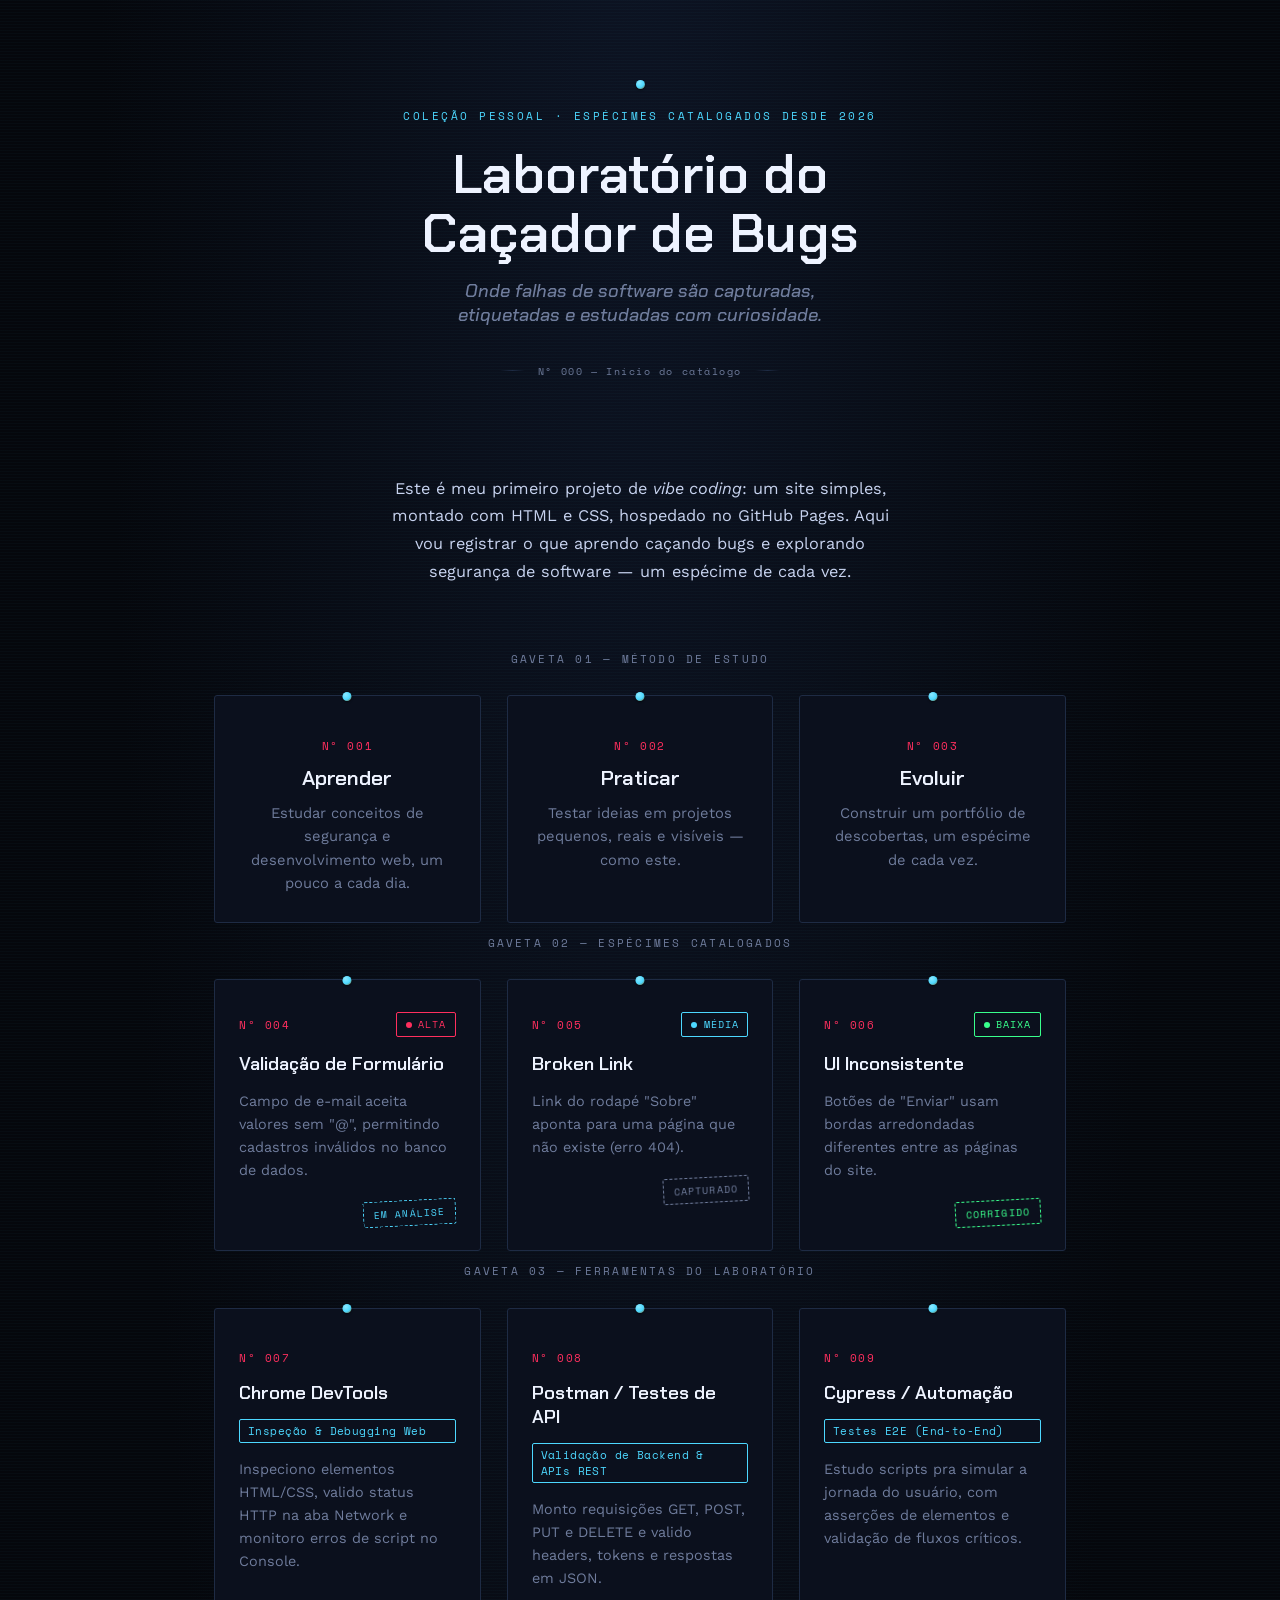
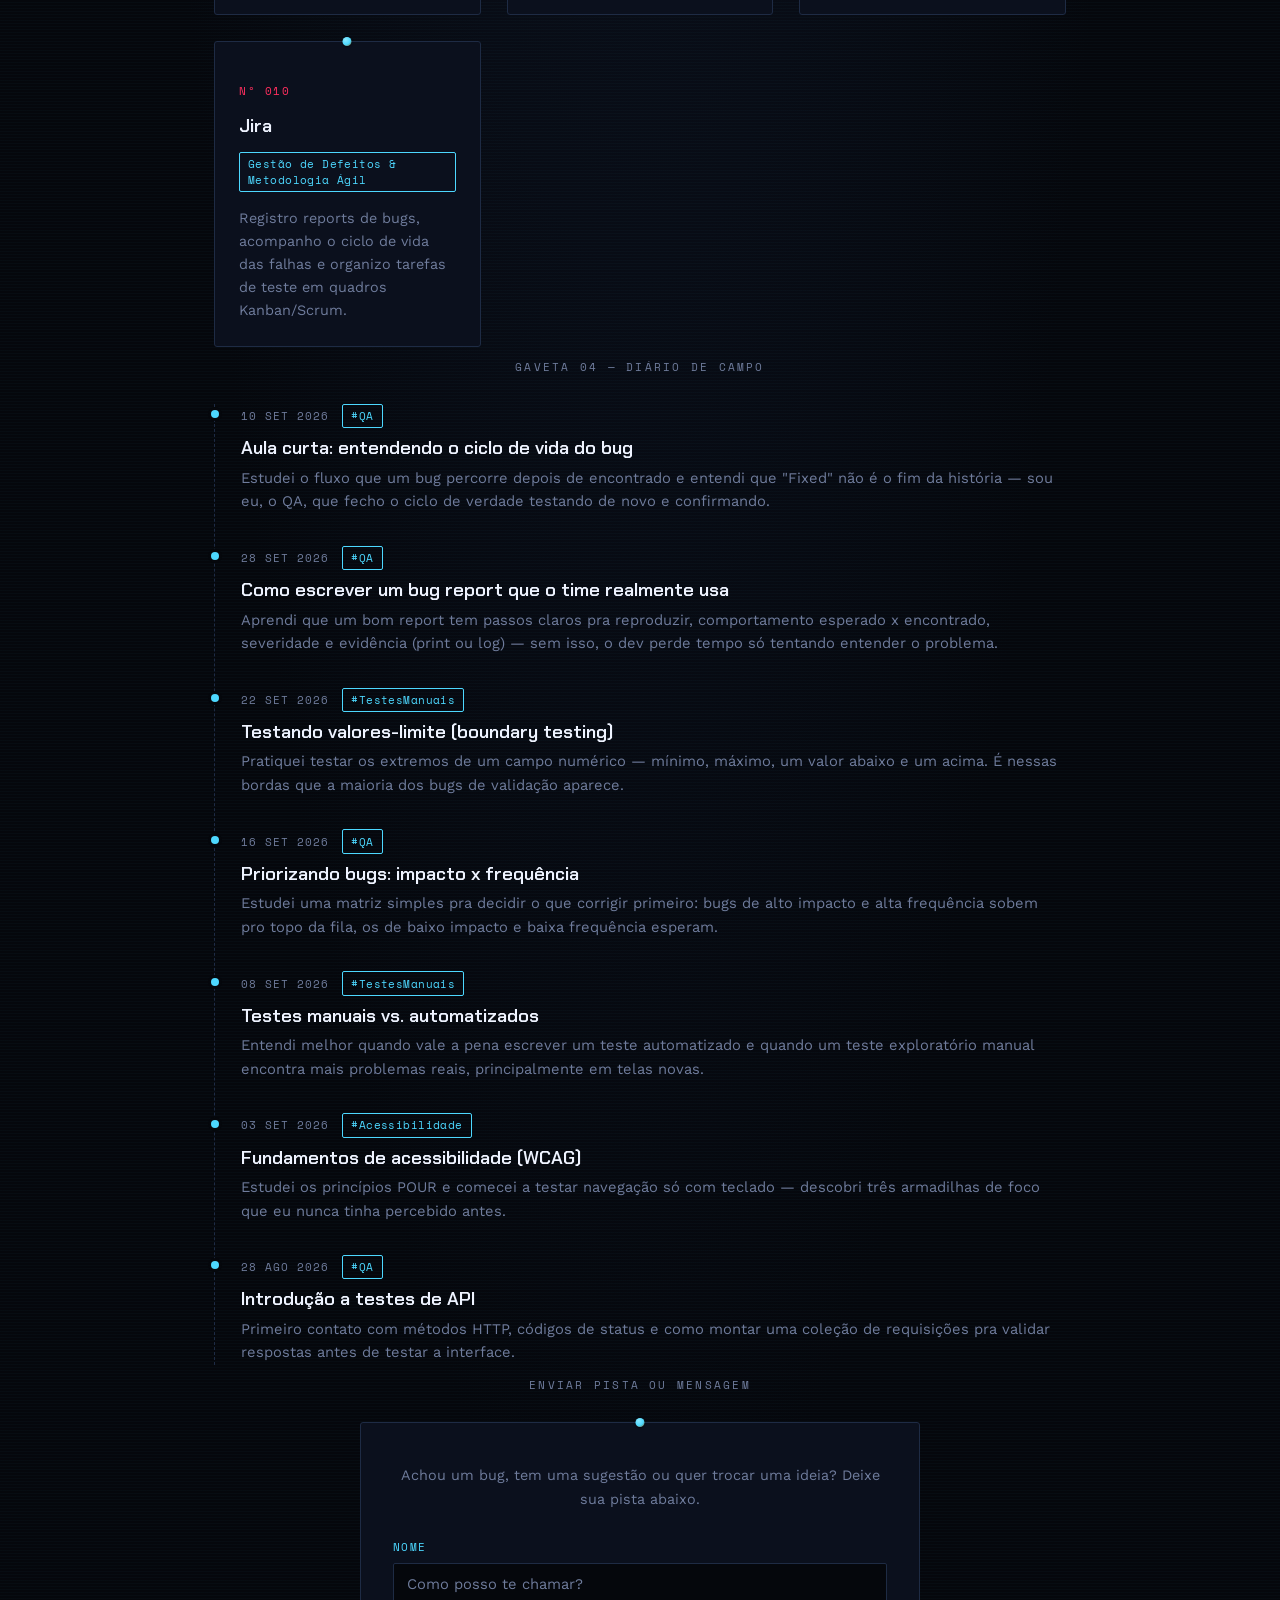
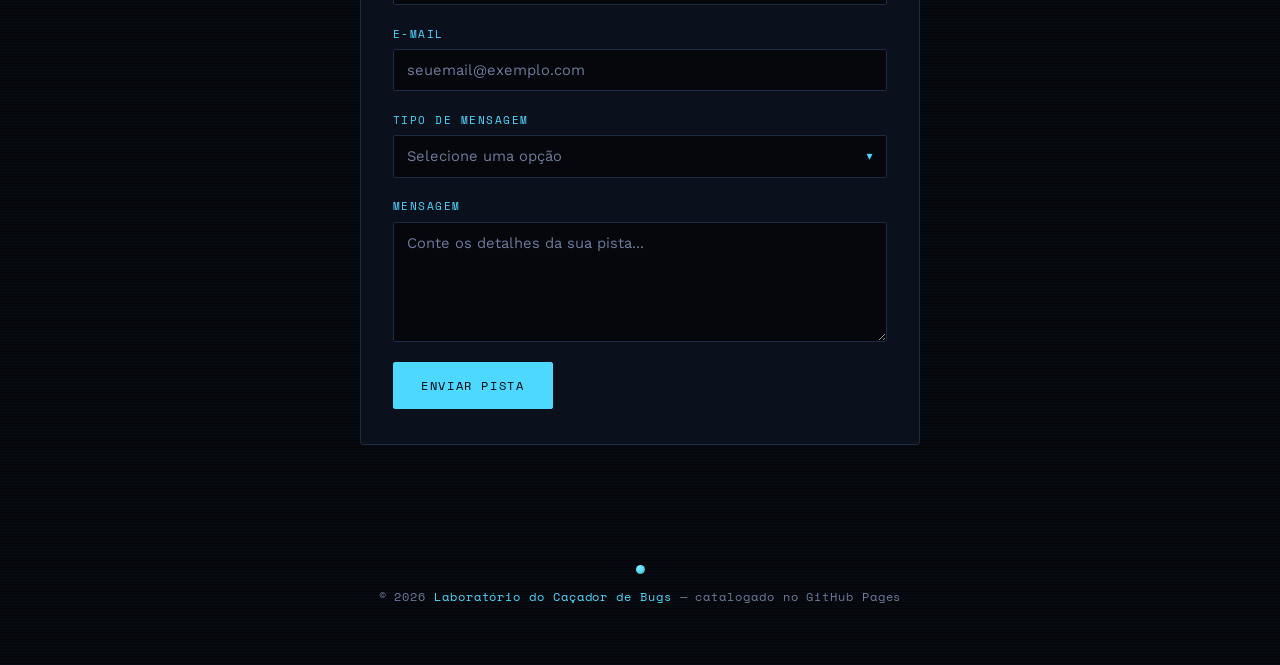
==== index.html @ 67a4732b "Expand bug lifecycle content on card 001 and add 10/09 journal entry Co-Authored-By: Claude Sonnet 5" ====
<!DOCTYPE html>
<html lang="pt-BR">
<head>
<meta charset="UTF-8">
<meta name="viewport" content="width=device-width, initial-scale=1.0">
<title>Laboratório do Caçador de Bugs</title>
<link rel="preconnect" href="https://fonts.googleapis.com">
<link rel="preconnect" href="https://fonts.gstatic.com" crossorigin>
<link rel="stylesheet" href="https://fonts.googleapis.com/css2?family=Chakra+Petch:ital,wght@0,400;0,500;0,600;0,700;1,500&family=Work+Sans:wght@400;500&family=Space+Mono:wght@400;700&display=swap">
<link rel="stylesheet" href="glyph-field.css">
<script src="glyph-field.js" defer></script>
<style>
  :root{
    --drawer:#05070c;
    --tray:#0b101d;
    --tray-border:#1e2b44;
    --brass:#4dd8ff;
    --brass-bright:#8be9ff;
    --paper:#eef3ff;
    --ink:#c7d3ef;
    --ink-dim:#6f7c9c;
    --rust:#ff2f5e;
    --sage:#39ff8c;
    --glyph-field-cold: var(--brass);
    --glyph-field-hot: var(--rust);
  }

  *{box-sizing:border-box;}
  html,body{margin:0;padding:0;}

  body{
    background:
      repeating-linear-gradient(
        0deg,
        rgba(77,216,255,0.025) 0px,
        rgba(77,216,255,0.025) 1px,
        transparent 1px,
        transparent 3px
      ),
      radial-gradient(ellipse at 50% -10%, #0d1424 0%, var(--drawer) 60%);
    color:var(--ink);
    font-family:'Work Sans', system-ui, sans-serif;
    min-height:100vh;
    -webkit-font-smoothing:antialiased;
  }
  body.modal-open{ overflow:hidden; }

  .site{
    position:relative;
    z-index:1;
  }

  @media (prefers-reduced-motion: no-preference){
    .rise{
      opacity:0;
      animation:rise .8s cubic-bezier(.2,.7,.3,1) forwards;
    }
    @keyframes rise{
      from{opacity:0; transform:translateY(14px);}
      to{opacity:1; transform:translateY(0);}
    }
  }
  @media (prefers-reduced-motion: reduce){
    .rise{opacity:1;}
  }

  .pin{
    width:9px; height:9px; border-radius:50%;
    background:radial-gradient(circle at 35% 30%, var(--brass-bright), var(--brass) 55%, #7a611f 100%);
    box-shadow:0 1px 2px rgba(0,0,0,.6);
    margin:0 auto;
  }

  header{
    max-width:640px;
    margin:0 auto;
    padding:5rem 1.5rem 3rem;
    text-align:center;
  }

  .eyebrow{
    font-family:'Space Mono', monospace;
    font-size:.7rem;
    letter-spacing:.22em;
    text-transform:uppercase;
    color:var(--brass);
    margin:1.1rem 0 1.4rem;
  }

  h1{
    font-family:'Chakra Petch', 'Segoe UI', sans-serif;
    font-weight:600;
    font-size:clamp(2.1rem, 6vw, 3.4rem);
    color:var(--paper);
    line-height:1.08;
    text-wrap:balance;
    margin:0;
  }

  .tagline{
    font-family:'Chakra Petch', 'Segoe UI', sans-serif;
    font-style:italic;
    font-weight:500;
    font-size:1.15rem;
    color:var(--ink-dim);
    margin-top:1rem;
    text-wrap:balance;
  }

  .divider{
    display:flex;
    align-items:center;
    gap:.8rem;
    max-width:280px;
    margin:2.2rem auto 0;
  }
  .divider::before,.divider::after{
    content:"";
    flex:1;
    height:1px;
    background:linear-gradient(90deg, transparent, var(--tray-border), transparent);
  }
  .divider span{
    font-family:'Space Mono', monospace;
    font-size:.65rem;
    letter-spacing:.15em;
    color:var(--ink-dim);
    white-space:nowrap;
  }

  main{
    max-width:900px;
    margin:0 auto;
    padding:0 1.5rem 5rem;
  }

  .intro{
    max-width:520px;
    margin:3rem auto 4rem;
    text-align:center;
    font-size:1.02rem;
    line-height:1.7;
    color:var(--ink);
  }
  .intro a{ color:var(--brass); text-decoration-color:rgba(201,162,74,.4); }

  .catalog-label{
    text-align:center;
    font-family:'Space Mono', monospace;
    font-size:.7rem;
    letter-spacing:.2em;
    text-transform:uppercase;
    color:var(--ink-dim);
    margin-bottom:1.8rem;
  }

  .cards{
    display:grid;
    grid-template-columns:repeat(auto-fit, minmax(230px,1fr));
    gap:1.6rem;
  }

  .card{
    position:relative;
    background:var(--tray);
    border:1px solid var(--tray-border);
    border-radius:3px;
    padding:2rem 1.5rem 1.6rem;
    text-align:center;
    transition:transform .35s cubic-bezier(.2,.7,.3,1), border-color .35s ease, box-shadow .35s ease;
  }
  .card:hover{
    transform:translateY(-5px) rotate(-0.4deg);
    border-color:var(--brass);
    box-shadow:0 14px 28px -14px rgba(0,0,0,.6);
  }
  .card .pin{ position:absolute; top:-4.5px; left:50%; transform:translateX(-50%); }
  .card[data-modal]{ cursor:pointer; }
  .card[data-modal]:focus-visible{ outline:2px solid var(--brass); outline-offset:3px; }

  .specimen-no{
    font-family:'Space Mono', monospace;
    font-size:.68rem;
    letter-spacing:.14em;
    color:var(--rust);
    margin-top:.6rem;
  }

  .card h3{
    font-family:'Chakra Petch', 'Segoe UI', sans-serif;
    font-weight:600;
    font-size:1.3rem;
    color:var(--paper);
    margin:.6rem 0 .7rem;
  }

  .card p{
    font-size:.92rem;
    line-height:1.6;
    color:var(--ink-dim);
    margin:0;
  }

  .specimen-card{
    position:relative;
    background:var(--tray);
    border:1px solid var(--tray-border);
    border-radius:3px;
    padding:2rem 1.5rem 1.5rem;
    text-align:left;
    display:flex;
    flex-direction:column;
    gap:.9rem;
    transition:transform .35s cubic-bezier(.2,.7,.3,1), border-color .35s ease, box-shadow .35s ease;
  }
  .specimen-card:hover{
    transform:translateY(-5px) rotate(-0.4deg);
    border-color:var(--brass);
    box-shadow:0 14px 28px -14px rgba(0,0,0,.6);
  }
  .specimen-card .pin{ position:absolute; top:-4.5px; left:50%; transform:translateX(-50%); }
  .specimen-card[data-modal]{ cursor:pointer; }
  .specimen-card[data-modal]:focus-visible{ outline:2px solid var(--brass); outline-offset:3px; }

  .specimen-card__head{
    display:flex;
    align-items:center;
    justify-content:space-between;
    gap:.8rem;
  }
  .specimen-card__head .specimen-no{ margin-top:0; }

  .severity{
    display:inline-flex;
    align-items:center;
    gap:.4rem;
    font-family:'Space Mono', monospace;
    font-size:.64rem;
    letter-spacing:.1em;
    text-transform:uppercase;
    padding:.25rem .55rem;
    border-radius:2px;
    border:1px solid currentColor;
    white-space:nowrap;
  }
  .severity::before{
    content:"";
    width:6px; height:6px;
    border-radius:50%;
    background:currentColor;
  }
  .severity--alta{ color:var(--rust); }
  .severity--media{ color:var(--brass); }
  .severity--baixa{ color:var(--sage); }

  .specimen-card h3{
    font-family:'Chakra Petch', 'Segoe UI', sans-serif;
    font-weight:600;
    font-size:1.15rem;
    color:var(--paper);
    margin:0;
  }

  .specimen-desc{
    font-size:.9rem;
    line-height:1.6;
    color:var(--ink-dim);
    margin:0;
  }

  .specimen-card__foot{
    margin-top:.2rem;
    display:flex;
    justify-content:flex-end;
  }

  .status-stamp{
    font-family:'Space Mono', monospace;
    font-size:.6rem;
    letter-spacing:.12em;
    text-transform:uppercase;
    padding:.3rem .6rem;
    border:1px dashed currentColor;
    border-radius:2px;
    transform:rotate(-3deg);
  }
  .status--capturado{ color:var(--ink-dim); }
  .status--analise{ color:var(--brass); }
  .status--corrigido{ color:var(--sage); }

  .journal{
    position:relative;
    display:flex;
    flex-direction:column;
    gap:2rem;
    padding-left:1.6rem;
    border-left:1px dashed var(--tray-border);
  }

  .journal-entry{
    position:relative;
  }
  .journal-entry[data-modal]{ cursor:pointer; }
  .journal-entry[data-modal]:focus-visible{ outline:2px solid var(--brass); outline-offset:3px; }
  .journal-entry::before{
    content:"";
    position:absolute;
    left:-1.85rem;
    top:.4rem;
    width:8px;
    height:8px;
    border-radius:50%;
    background:var(--brass);
    box-shadow:0 0 0 3px var(--drawer);
  }

  .journal-entry__meta{
    display:flex;
    align-items:center;
    flex-wrap:wrap;
    gap:.8rem;
    margin-bottom:.5rem;
  }

  .journal-date{
    font-family:'Space Mono', monospace;
    font-size:.68rem;
    letter-spacing:.1em;
    text-transform:uppercase;
    color:var(--ink-dim);
  }

  .tag{
    font-family:'Space Mono', monospace;
    font-size:.66rem;
    letter-spacing:.04em;
    color:var(--brass);
    border:1px solid var(--brass);
    border-radius:2px;
    padding:.2rem .5rem;
  }

  .journal-entry h3{
    font-family:'Chakra Petch', 'Segoe UI', sans-serif;
    font-weight:600;
    font-size:1.15rem;
    color:var(--paper);
    margin:0 0 .4rem;
  }

  .journal-entry p{
    font-size:.92rem;
    line-height:1.6;
    color:var(--ink-dim);
    margin:0;
  }

  .contact-card{
    position:relative;
    max-width:560px;
    margin:0 auto;
    background:var(--tray);
    border:1px solid var(--tray-border);
    border-radius:3px;
    padding:2.6rem 2rem 2.2rem;
  }
  .contact-card .pin{ position:absolute; top:-4.5px; left:50%; transform:translateX(-50%); }

  .contact-note{
    text-align:center;
    font-size:.9rem;
    line-height:1.6;
    color:var(--ink-dim);
    margin:0 0 1.8rem;
  }

  .field{
    display:flex;
    flex-direction:column;
    gap:.45rem;
    margin-bottom:1.3rem;
  }

  .field label{
    font-family:'Space Mono', monospace;
    font-size:.66rem;
    letter-spacing:.14em;
    text-transform:uppercase;
    color:var(--brass);
  }

  .field input,
  .field select,
  .field textarea{
    background:var(--drawer);
    border:1px solid var(--tray-border);
    border-radius:2px;
    padding:.7rem .8rem;
    font-family:'Work Sans', system-ui, sans-serif;
    font-size:.92rem;
    color:var(--paper);
    transition:border-color .3s ease, box-shadow .3s ease;
  }
  .field input::placeholder,
  .field textarea::placeholder{
    color:var(--ink-dim);
  }
  .field input:focus,
  .field select:focus,
  .field textarea:focus{
    outline:none;
    border-color:var(--brass);
    box-shadow:0 0 0 3px rgba(201,162,74,.15);
  }

  .field textarea{
    resize:vertical;
    min-height:120px;
  }

  .select-wrap{
    position:relative;
  }
  .select-wrap::after{
    content:"▾";
    position:absolute;
    right:.9rem;
    top:50%;
    transform:translateY(-50%);
    color:var(--brass);
    pointer-events:none;
    font-size:.75rem;
  }
  .field select{
    appearance:none;
    -webkit-appearance:none;
    width:100%;
    padding-right:2.2rem;
  }
  .field select:invalid{
    color:var(--ink-dim);
  }

  .submit-btn{
    display:inline-block;
    font-family:'Space Mono', monospace;
    font-size:.72rem;
    letter-spacing:.14em;
    text-transform:uppercase;
    color:var(--drawer);
    background:var(--brass);
    border:1px solid var(--brass);
    border-radius:2px;
    padding:.85rem 1.7rem;
    cursor:pointer;
    transition:background .3s ease, transform .3s ease;
  }
  .submit-btn:hover{
    background:var(--brass-bright);
    transform:translateY(-2px);
  }
  .submit-btn:active{
    transform:translateY(0);
  }
  .submit-btn:disabled{
    opacity:.6;
    cursor:default;
    transform:none;
  }

  .form-status{
    display:none;
    margin:1rem 0 0;
    font-family:'Space Mono', monospace;
    font-size:.75rem;
    letter-spacing:.03em;
    line-height:1.5;
  }
  .form-status.is-visible{ display:block; }
  .form-status--success{ color:var(--sage); }
  .form-status--error{ color:var(--rust); }

  .modal-overlay{
    position:fixed;
    inset:0;
    z-index:100;
    display:flex;
    align-items:center;
    justify-content:center;
    padding:1.5rem;
    background:rgba(10,10,8,.72);
    opacity:0;
    visibility:hidden;
    pointer-events:none;
    transition:opacity .3s ease, visibility .3s ease;
  }
  .modal-overlay.is-open{
    opacity:1;
    visibility:visible;
    pointer-events:auto;
  }

  .modal{
    position:relative;
    width:100%;
    max-width:560px;
    max-height:85vh;
    overflow-y:auto;
    background:var(--tray);
    border:1px solid var(--tray-border);
    border-radius:4px;
    padding:2.6rem 2rem 2.2rem;
    box-shadow:0 30px 60px -20px rgba(0,0,0,.7);
    transform:translateY(16px) scale(.98);
    transition:transform .3s cubic-bezier(.2,.7,.3,1);
  }
  .modal-overlay.is-open .modal{
    transform:translateY(0) scale(1);
  }
  .modal .pin{ position:absolute; top:-4.5px; left:50%; transform:translateX(-50%); }

  .modal-close{
    position:absolute;
    top:1rem;
    right:1rem;
    width:2rem;
    height:2rem;
    display:flex;
    align-items:center;
    justify-content:center;
    background:transparent;
    border:1px solid var(--tray-border);
    border-radius:2px;
    color:var(--ink-dim);
    font-family:'Space Mono', monospace;
    font-size:1rem;
    line-height:1;
    cursor:pointer;
    transition:border-color .3s ease, color .3s ease;
  }
  .modal-close:hover{
    border-color:var(--brass);
    color:var(--brass-bright);
  }

  .modal-no{
    font-family:'Space Mono', monospace;
    font-size:.68rem;
    letter-spacing:.14em;
    color:var(--rust);
  }

  .modal h2{
    font-family:'Chakra Petch', 'Segoe UI', sans-serif;
    font-weight:600;
    font-size:1.6rem;
    color:var(--paper);
    margin:.5rem 0 1.5rem;
  }

  .modal-section{
    margin-bottom:1.4rem;
  }
  .modal-section:last-child{
    margin-bottom:0;
  }
  .modal-section h4{
    font-family:'Space Mono', monospace;
    font-size:.68rem;
    letter-spacing:.14em;
    text-transform:uppercase;
    color:var(--brass);
    margin:0 0 .7rem;
  }
  .modal-section p{
    font-size:.94rem;
    line-height:1.7;
    color:var(--ink);
    margin:0;
  }
  .modal-section p strong{
    color:var(--brass-bright);
    font-weight:600;
  }

  .modal-steps{
    list-style:none;
    margin:0;
    padding:0;
    display:flex;
    flex-direction:column;
    gap:.55rem;
    counter-reset:step;
  }
  .modal-steps li{
    position:relative;
    padding-left:1.6rem;
    font-size:.94rem;
    line-height:1.6;
    color:var(--ink);
    counter-increment:step;
  }
  .modal-steps li::before{
    content:counter(step) ".";
    position:absolute;
    left:0;
    color:var(--brass);
    font-family:'Space Mono', monospace;
    font-size:.85rem;
  }

  .modal-meta{
    display:flex;
    align-items:center;
    gap:.7rem;
    margin-bottom:1.4rem;
  }

  footer{
    text-align:center;
    padding:2.5rem 1.5rem 3rem;
  }
  footer .pin{ margin-bottom:.9rem; }
  footer p{
    font-family:'Space Mono', monospace;
    font-size:.72rem;
    letter-spacing:.08em;
    color:var(--ink-dim);
  }
  footer strong{ color:var(--brass); font-weight:400; }
</style>
</head>
<body>

<canvas data-glyph-field aria-hidden="true"></canvas>

<div class="site">

<header>
  <div class="pin rise" style="animation-delay:.05s"></div>
  <p class="eyebrow rise" style="animation-delay:.12s">Coleção pessoal &middot; Espécimes catalogados desde 2026</p>
  <h1 class="rise" style="animation-delay:.18s">Laboratório do<br>Caçador de Bugs</h1>
  <p class="tagline rise" style="animation-delay:.26s">Onde falhas de software são capturadas, etiquetadas e estudadas com curiosidade.</p>
  <div class="divider rise" style="animation-delay:.32s"><span>Nº 000 — Início do catálogo</span></div>
</header>

<main>
  <p class="intro rise" style="animation-delay:.38s">
    Este é meu primeiro projeto de <em>vibe coding</em>: um site simples,
    montado com HTML e CSS, hospedado no GitHub Pages. Aqui vou registrar
    o que aprendo caçando bugs e explorando segurança de software —
    um espécime de cada vez.
  </p>

  <p class="catalog-label rise" style="animation-delay:.44s">Gaveta 01 — Método de estudo</p>
  <div class="cards">
    <div class="card rise" style="animation-delay:.5s" data-modal="aprender" role="button" tabindex="0" aria-haspopup="dialog">
      <span class="pin"></span>
      <div class="specimen-no">Nº 001</div>
      <h3>Aprender</h3>
      <p>Estudar conceitos de segurança e desenvolvimento web, um pouco a cada dia.</p>
    </div>
    <div class="card rise" style="animation-delay:.56s" data-modal="praticar" role="button" tabindex="0" aria-haspopup="dialog">
      <span class="pin"></span>
      <div class="specimen-no">Nº 002</div>
      <h3>Praticar</h3>
      <p>Testar ideias em projetos pequenos, reais e visíveis — como este.</p>
    </div>
    <div class="card rise" style="animation-delay:.62s" data-modal="evoluir" role="button" tabindex="0" aria-haspopup="dialog">
      <span class="pin"></span>
      <div class="specimen-no">Nº 003</div>
      <h3>Evoluir</h3>
      <p>Construir um portfólio de descobertas, um espécime de cada vez.</p>
    </div>
  </div>

  <p class="catalog-label rise" style="animation-delay:.68s">Gaveta 02 — Espécimes catalogados</p>
  <div class="cards">
    <div class="specimen-card rise" style="animation-delay:.74s" data-modal="bug004" role="button" tabindex="0" aria-haspopup="dialog">
      <span class="pin"></span>
      <div class="specimen-card__head">
        <span class="specimen-no">Nº 004</span>
        <span class="severity severity--alta">Alta</span>
      </div>
      <h3>Validação de Formulário</h3>
      <p class="specimen-desc">Campo de e-mail aceita valores sem "@", permitindo cadastros inválidos no banco de dados.</p>
      <div class="specimen-card__foot">
        <span class="status-stamp status--analise">Em análise</span>
      </div>
    </div>

    <div class="specimen-card rise" style="animation-delay:.8s" data-modal="bug005" role="button" tabindex="0" aria-haspopup="dialog">
      <span class="pin"></span>
      <div class="specimen-card__head">
        <span class="specimen-no">Nº 005</span>
        <span class="severity severity--media">Média</span>
      </div>
      <h3>Broken Link</h3>
      <p class="specimen-desc">Link do rodapé "Sobre" aponta para uma página que não existe (erro 404).</p>
      <div class="specimen-card__foot">
        <span class="status-stamp status--capturado">Capturado</span>
      </div>
    </div>

    <div class="specimen-card rise" style="animation-delay:.86s" data-modal="bug006" role="button" tabindex="0" aria-haspopup="dialog">
      <span class="pin"></span>
      <div class="specimen-card__head">
        <span class="specimen-no">Nº 006</span>
        <span class="severity severity--baixa">Baixa</span>
      </div>
      <h3>UI Inconsistente</h3>
      <p class="specimen-desc">Botões de "Enviar" usam bordas arredondadas diferentes entre as páginas do site.</p>
      <div class="specimen-card__foot">
        <span class="status-stamp status--corrigido">Corrigido</span>
      </div>
    </div>
  </div>

  <p class="catalog-label rise" style="animation-delay:.92s">Gaveta 03 — Ferramentas do Laboratório</p>
  <div class="cards">
    <div class="specimen-card rise" style="animation-delay:.98s" data-modal="tool007" role="button" tabindex="0" aria-haspopup="dialog">
      <span class="pin"></span>
      <div class="specimen-no">Nº 007</div>
      <h3>Chrome DevTools</h3>
      <span class="tag">Inspeção &amp; Debugging Web</span>
      <p class="specimen-desc">Inspeciono elementos HTML/CSS, valido status HTTP na aba Network e monitoro erros de script no Console.</p>
    </div>

    <div class="specimen-card rise" style="animation-delay:1.04s" data-modal="tool008" role="button" tabindex="0" aria-haspopup="dialog">
      <span class="pin"></span>
      <div class="specimen-no">Nº 008</div>
      <h3>Postman / Testes de API</h3>
      <span class="tag">Validação de Backend &amp; APIs REST</span>
      <p class="specimen-desc">Monto requisições GET, POST, PUT e DELETE e valido headers, tokens e respostas em JSON.</p>
    </div>

    <div class="specimen-card rise" style="animation-delay:1.1s" data-modal="tool009" role="button" tabindex="0" aria-haspopup="dialog">
      <span class="pin"></span>
      <div class="specimen-no">Nº 009</div>
      <h3>Cypress / Automação</h3>
      <span class="tag">Testes E2E (End-to-End)</span>
      <p class="specimen-desc">Estudo scripts pra simular a jornada do usuário, com asserções de elementos e validação de fluxos críticos.</p>
    </div>

    <div class="specimen-card rise" style="animation-delay:1.16s" data-modal="tool010" role="button" tabindex="0" aria-haspopup="dialog">
      <span class="pin"></span>
      <div class="specimen-no">Nº 010</div>
      <h3>Jira</h3>
      <span class="tag">Gestão de Defeitos &amp; Metodologia Ágil</span>
      <p class="specimen-desc">Registro reports de bugs, acompanho o ciclo de vida das falhas e organizo tarefas de teste em quadros Kanban/Scrum.</p>
    </div>
  </div>

  <p class="catalog-label rise" style="animation-delay:1.22s">Gaveta 04 — Diário de Campo</p>
  <div class="journal">
    <article class="journal-entry rise" style="animation-delay:1.28s" data-modal="journalBugLifecycle" role="button" tabindex="0" aria-haspopup="dialog">
      <div class="journal-entry__meta">
        <time class="journal-date">10 set 2026</time>
        <span class="tag">#QA</span>
      </div>
      <h3>Aula curta: entendendo o ciclo de vida do bug</h3>
      <p>Estudei o fluxo que um bug percorre depois de encontrado e entendi que "Fixed" não é o fim da história — sou eu, o QA, que fecho o ciclo de verdade testando de novo e confirmando.</p>
    </article>

    <article class="journal-entry rise" style="animation-delay:1.34s" data-modal="journalBugReport" role="button" tabindex="0" aria-haspopup="dialog">
      <div class="journal-entry__meta">
        <time class="journal-date">28 set 2026</time>
        <span class="tag">#QA</span>
      </div>
      <h3>Como escrever um bug report que o time realmente usa</h3>
      <p>Aprendi que um bom report tem passos claros pra reproduzir, comportamento esperado x encontrado, severidade e evidência (print ou log) — sem isso, o dev perde tempo só tentando entender o problema.</p>
    </article>

    <article class="journal-entry rise" style="animation-delay:1.4s" data-modal="journalBoundary" role="button" tabindex="0" aria-haspopup="dialog">
      <div class="journal-entry__meta">
        <time class="journal-date">22 set 2026</time>
        <span class="tag">#TestesManuais</span>
      </div>
      <h3>Testando valores-limite (boundary testing)</h3>
      <p>Pratiquei testar os extremos de um campo numérico — mínimo, máximo, um valor abaixo e um acima. É nessas bordas que a maioria dos bugs de validação aparece.</p>
    </article>

    <article class="journal-entry rise" style="animation-delay:1.46s" data-modal="journalPriority" role="button" tabindex="0" aria-haspopup="dialog">
      <div class="journal-entry__meta">
        <time class="journal-date">16 set 2026</time>
        <span class="tag">#QA</span>
      </div>
      <h3>Priorizando bugs: impacto x frequência</h3>
      <p>Estudei uma matriz simples pra decidir o que corrigir primeiro: bugs de alto impacto e alta frequência sobem pro topo da fila, os de baixo impacto e baixa frequência esperam.</p>
    </article>

    <article class="journal-entry rise" style="animation-delay:1.52s">
      <div class="journal-entry__meta">
        <time class="journal-date">08 set 2026</time>
        <span class="tag">#TestesManuais</span>
      </div>
      <h3>Testes manuais vs. automatizados</h3>
      <p>Entendi melhor quando vale a pena escrever um teste automatizado e quando um teste exploratório manual encontra mais problemas reais, principalmente em telas novas.</p>
    </article>

    <article class="journal-entry rise" style="animation-delay:1.58s">
      <div class="journal-entry__meta">
        <time class="journal-date">03 set 2026</time>
        <span class="tag">#Acessibilidade</span>
      </div>
      <h3>Fundamentos de acessibilidade (WCAG)</h3>
      <p>Estudei os princípios POUR e comecei a testar navegação só com teclado — descobri três armadilhas de foco que eu nunca tinha percebido antes.</p>
    </article>

    <article class="journal-entry rise" style="animation-delay:1.64s">
      <div class="journal-entry__meta">
        <time class="journal-date">28 ago 2026</time>
        <span class="tag">#QA</span>
      </div>
      <h3>Introdução a testes de API</h3>
      <p>Primeiro contato com métodos HTTP, códigos de status e como montar uma coleção de requisições pra validar respostas antes de testar a interface.</p>
    </article>
  </div>

  <p class="catalog-label rise" style="animation-delay:1.7s">Enviar Pista ou Mensagem</p>
  <div class="contact-card rise" style="animation-delay:1.76s">
    <span class="pin"></span>
    <p class="contact-note">Achou um bug, tem uma sugestão ou quer trocar uma ideia? Deixe sua pista abaixo.</p>
    <form class="contact-form" id="contact-form" action="https://formspree.io/f/xkjnplwg" method="POST">
      <input type="hidden" name="_subject" value="Nova pista — Laboratório do Caçador de Bugs">
      <input type="text" name="_gotcha" tabindex="-1" autocomplete="off" style="position:absolute; left:-9999px;">
      <div class="field">
        <label for="contact-name">Nome</label>
        <input type="text" id="contact-name" name="name" placeholder="Como posso te chamar?" required>
      </div>
      <div class="field">
        <label for="contact-email">E-mail</label>
        <input type="email" id="contact-email" name="email" placeholder="seuemail@exemplo.com" required>
      </div>
      <div class="field">
        <label for="contact-type">Tipo de mensagem</label>
        <div class="select-wrap">
          <select id="contact-type" name="type" required>
            <option value="" disabled selected>Selecione uma opção</option>
            <option value="sugestao">Sugestão</option>
            <option value="parceria">Parceria</option>
            <option value="feedback">Feedback</option>
          </select>
        </div>
      </div>
      <div class="field">
        <label for="contact-message">Mensagem</label>
        <textarea id="contact-message" name="message" placeholder="Conte os detalhes da sua pista..." required></textarea>
      </div>
      <button type="submit" class="submit-btn">Enviar pista</button>
      <p class="form-status" id="form-status" role="status" aria-live="polite"></p>
    </form>
  </div>
</main>

<script>
  const contactForm = document.getElementById('contact-form');
  const formStatus = document.getElementById('form-status');

  contactForm.addEventListener('submit', async (event) => {
    event.preventDefault();
    const submitBtn = contactForm.querySelector('.submit-btn');
    submitBtn.disabled = true;
    submitBtn.textContent = 'Enviando...';
    formStatus.className = 'form-status';

    try {
      const response = await fetch(contactForm.action, {
        method: 'POST',
        body: new FormData(contactForm),
        headers: { Accept: 'application/json' }
      });

      if (response.ok) {
        formStatus.textContent = 'Pista recebida! Vou responder assim que possível.';
        formStatus.classList.add('is-visible', 'form-status--success');
        contactForm.reset();
      } else {
        formStatus.textContent = 'Não consegui enviar. Tente de novo em instantes.';
        formStatus.classList.add('is-visible', 'form-status--error');
      }
    } catch (error) {
      formStatus.textContent = 'Sem conexão com o servidor. Tente de novo.';
      formStatus.classList.add('is-visible', 'form-status--error');
    } finally {
      submitBtn.disabled = false;
      submitBtn.textContent = 'Enviar pista';
    }
  });
</script>

<div class="modal-overlay" id="modal-overlay">
  <div class="modal" role="dialog" aria-modal="true" aria-labelledby="modal-title">
    <span class="pin"></span>
    <button type="button" class="modal-close" id="modal-close" aria-label="Fechar">✕</button>
    <div class="modal-no" id="modal-no"></div>
    <h2 id="modal-title"></h2>
    <div id="modal-body"></div>
  </div>
</div>

<script>
  const MODAL_CONTENT = {
    aprender: {
      no: 'Nº 001',
      title: 'Aprender',
      html: `
        <div class="modal-section">
          <h4>Tópicos teóricos</h4>
          <p>Estudo como escrever bons <strong>casos de teste</strong>, aprofundo meus conhecimentos em <strong>HTTP e APIs</strong> pra saber ler uma requisição de verdade, e reviso o <strong>OWASP Top 10</strong> pra reconhecer as vulnerabilidades mais comuns.</p>
        </div>
        <div class="modal-section">
          <h4>Ciclo de vida do bug</h4>
          <p>Estudei o caminho completo que um bug percorre depois de encontrado. Ele nasce como <strong>New</strong> — acabou de ser registrado e ainda não foi analisado por ninguém — e vira <strong>Assigned</strong> quando um líder de QA confirma que é um bug de verdade e atribui a um desenvolvedor. A partir daí entra em <strong>Open</strong>, o estágio em que o dev está analisando e trabalhando na correção. Quando termina, o status muda pra <strong>Fixed</strong> — mas isso não significa "resolvido", e sim "eu acho que resolvi, agora o QA precisa confirmar". É aí que entra o <strong>Retest</strong> (ou Pending Retest): eu, como QA, testo de novo pra ver se o problema realmente sumiu. Se confirmar, o bug vira <strong>Verified</strong> e só então chega em <strong>Closed</strong>, o fim oficial do ciclo. Mas se eu testar de novo e o bug ainda estiver lá, ele volta pro desenvolvedor como <strong>Reopened</strong>.</p>
        </div>
        <div class="modal-section">
          <h4>Estados alternativos</h4>
          <p>Nem todo bug segue esse caminho reto. Uso <strong>Deferred</strong> quando é um bug real mas foi adiado pra outra versão, <strong>Rejected</strong> quando não é considerado um bug de fato, <strong>Duplicate</strong> quando já tinha sido reportado antes, e <strong>Not a Bug</strong> quando o comportamento é o esperado, mesmo parecendo estranho à primeira vista.</p>
        </div>
        <div class="modal-section">
          <h4>Severidade e prioridade</h4>
          <p>Dois conceitos andam junto com esse ciclo: <strong>severidade</strong>, que mede o quanto o bug quebra o sistema tecnicamente, e <strong>prioridade</strong>, que mede a urgência de corrigi-lo agora. Um bug pode ter severidade alta mas prioridade baixa — quebra algo importante, mas numa função que quase ninguém usa — e é essa combinação que ajuda a decidir o que corrigir primeiro.</p>
        </div>
        <div class="modal-section">
          <h4>Rotina diária</h4>
          <p>Reservo um bloco fixo por dia pra estudar teoria: leio documentação, assisto uma aula curta ou resolvo um exercício prático, sempre registrando o que aprendi no Diário de Campo.</p>
        </div>
      `
    },
    praticar: {
      no: 'Nº 002',
      title: 'Praticar',
      html: `
        <div class="modal-section">
          <h4>Técnicas aplicadas</h4>
          <p>Pego sites e projetos pequenos pra testar de verdade: aplico <strong>testes exploratórios</strong> pra percorrer fluxos sem roteiro fixo, faço <strong>validação de formulários</strong> testando limites e formatos de campo, e recorro à <strong>inspeção de rede</strong> no navegador pra entender o que cada ação dispara por trás da tela.</p>
        </div>
      `
    },
    evoluir: {
      no: 'Nº 003',
      title: 'Evoluir',
      html: `
        <div class="modal-section">
          <h4>Objetivo do portfólio</h4>
          <p>Este site é o registro público do que estou construindo — cada seção mostra um pedaço real do meu processo, não só um resumo teórico.</p>
        </div>
        <div class="modal-section">
          <h4>Próximos projetos</h4>
          <p>Quero testar um app real de ponta a ponta, montar uma suíte de testes automatizados com Cypress e escrever um relatório de bugs completo, como um QA faria em um time de verdade.</p>
        </div>
        <div class="modal-section">
          <h4>Aprendizado contínuo</h4>
          <p>QA não é um destino fixo — a cada espécime catalogado eu entendo um pouco mais sobre como o software falha, e é isso que mantém o laboratório sempre aberto.</p>
        </div>
      `
    },
    bug004: {
      no: 'Nº 004',
      title: 'Validação de Formulário',
      html: `
        <div class="modal-meta">
          <span class="severity severity--alta">Alta</span>
          <span class="status-stamp status--analise">Em análise</span>
        </div>
        <div class="modal-section">
          <h4>Título do bug</h4>
          <p>Ausência de validação de formato de e-mail no formulário de cadastro.</p>
        </div>
        <div class="modal-section">
          <h4>Passos para reproduzir</h4>
          <ol class="modal-steps">
            <li>Acessar o formulário.</li>
            <li>Preencher o campo com texto sem "@" e sem domínio.</li>
            <li>Clicar em "Enviar".</li>
          </ol>
        </div>
        <div class="modal-section">
          <h4>Comportamento esperado</h4>
          <p>Exibir mensagem de erro de validação do lado do cliente, bloqueando o envio.</p>
        </div>
        <div class="modal-section">
          <h4>Comportamento encontrado</h4>
          <p>Formulário enviado com sucesso e dados inválidos gravados no sistema.</p>
        </div>
        <div class="modal-section">
          <h4>Ferramentas utilizadas</h4>
          <p>Chrome DevTools (aba Network e Console).</p>
        </div>
      `
    },
    bug005: {
      no: 'Nº 005',
      title: 'Broken Link',
      html: `
        <div class="modal-meta">
          <span class="severity severity--media">Média</span>
          <span class="status-stamp status--capturado">Capturado</span>
        </div>
        <div class="modal-section">
          <h4>Título do bug</h4>
          <p>Link do rodapé direcionando para página inexistente (erro 404).</p>
        </div>
        <div class="modal-section">
          <h4>Passos para reproduzir</h4>
          <ol class="modal-steps">
            <li>Rolar até o rodapé.</li>
            <li>Clicar no link "Sobre o Projeto".</li>
          </ol>
        </div>
        <div class="modal-section">
          <h4>Comportamento esperado</h4>
          <p>Redirecionar para a seção ou página de informações institucionais.</p>
        </div>
        <div class="modal-section">
          <h4>Comportamento encontrado</h4>
          <p>Página de erro 404 do servidor.</p>
        </div>
        <div class="modal-section">
          <h4>Ferramentas utilizadas</h4>
          <p>Navegação exploratória e verificação de status HTTP.</p>
        </div>
      `
    },
    bug006: {
      no: 'Nº 006',
      title: 'UI Inconsistente',
      html: `
        <div class="modal-meta">
          <span class="severity severity--baixa">Baixa</span>
          <span class="status-stamp status--corrigido">Corrigido</span>
        </div>
        <div class="modal-section">
          <h4>Título do bug</h4>
          <p>Incompatibilidade de border-radius e estilo de botões entre telas.</p>
        </div>
        <div class="modal-section">
          <h4>Passos para reproduzir</h4>
          <ol class="modal-steps">
            <li>Navegar da Home para a tela de relatórios.</li>
            <li>Comparar o design do botão "Enviar".</li>
          </ol>
        </div>
        <div class="modal-section">
          <h4>Comportamento esperado</h4>
          <p>Padronização visual conforme o guia de estilos (design system) da aplicação.</p>
        </div>
        <div class="modal-section">
          <h4>Comportamento encontrado</h4>
          <p>Botões com cantos arredondados e cores de fundo divergentes.</p>
        </div>
        <div class="modal-section">
          <h4>Ferramentas utilizadas</h4>
          <p>Chrome DevTools (inspeção CSS / Elementos).</p>
        </div>
      `
    },
    tool007: {
      no: 'Nº 007',
      title: 'Chrome DevTools',
      html: `
        <div class="modal-section">
          <h4>Categoria</h4>
          <p>Inspeção &amp; Debugging Web</p>
        </div>
        <div class="modal-section">
          <h4>Como utilizo</h4>
          <p>Inspeção de elementos HTML/CSS, verificação de requisições de rede (aba Network) para validar status HTTP (200, 404, 500) e monitoramento de erros de scripts na aba Console.</p>
        </div>
      `
    },
    tool008: {
      no: 'Nº 008',
      title: 'Postman / Testes de API',
      html: `
        <div class="modal-section">
          <h4>Categoria</h4>
          <p>Validação de Backend &amp; APIs REST</p>
        </div>
        <div class="modal-section">
          <h4>Como utilizo</h4>
          <p>Criação e envio de requisições GET, POST, PUT e DELETE. Validação de headers, tokens de autenticação e verificação das respostas em formato JSON.</p>
        </div>
      `
    },
    tool009: {
      no: 'Nº 009',
      title: 'Cypress / Automação',
      html: `
        <div class="modal-section">
          <h4>Categoria</h4>
          <p>Testes E2E (End-to-End)</p>
        </div>
        <div class="modal-section">
          <h4>Como utilizo</h4>
          <p>Estudo de scripts automatizados para simulação de jornada de usuário em páginas web, asserções de elementos em tela e validação de fluxos críticos.</p>
        </div>
      `
    },
    tool010: {
      no: 'Nº 010',
      title: 'Jira',
      html: `
        <div class="modal-section">
          <h4>Categoria</h4>
          <p>Gestão de Defeitos &amp; Metodologia Ágil</p>
        </div>
        <div class="modal-section">
          <h4>Como utilizo</h4>
          <p>Registro de reports de bugs detalhados, acompanhamento do ciclo de vida das falhas e organização de tarefas de teste em quadros Kanban/Scrum.</p>
        </div>
      `
    },
    journalBugLifecycle: {
      no: '10 set 2026',
      title: 'Aula curta: entendendo o ciclo de vida do bug',
      html: `
        <div class="modal-section">
          <h4>O que estudei hoje</h4>
          <p>Hoje estudei o fluxo que um bug percorre depois de ser encontrado. A parte que mais me chamou atenção foi que <strong>Fixed</strong> (corrigido) não é o fim da história — é só o desenvolvedor dizendo "acho que resolvi". Quem fecha o ciclo de verdade sou eu, o QA, testando de novo (<strong>Retest</strong>) e confirmando (<strong>Verified</strong>).</p>
        </div>
        <div class="modal-section">
          <h4>Severidade x prioridade</h4>
          <p>Também entendi a diferença entre <strong>severidade</strong> e <strong>prioridade</strong>, que eu confundia. Severidade é sobre o impacto técnico (quebra o sistema ou não?), prioridade é sobre urgência de negócio (precisa ser resolvido agora ou pode esperar?). Um bug feio visualmente pode ter prioridade alta numa página de vendas, mesmo com severidade técnica baixa.</p>
        </div>
        <div class="modal-section">
          <h4>Minha dúvida prática</h4>
          <p>Fiquei com uma dúvida prática: como decidir sozinha, sem uma equipe, se um bug que eu mesma encontro deveria ser <strong>Deferred</strong> ou <strong>Rejected</strong>? Vou usar isso como critério ao catalogar os próximos espécimes do site: perguntar sempre "isso quebra uma função, ou é só um comportamento que eu esperava diferente?" antes de classificar.</p>
        </div>
        <div class="modal-section">
          <h4>Próximo passo</h4>
          <p>Aplicar esse fluxo nos bugs já catalogados na <strong>Gaveta 02</strong>, marcando mentalmente em que estágio cada um estaria hoje.</p>
        </div>
      `
    },
    journalBugReport: {
      no: '28 set 2026',
      title: 'Anatomia de um Bug Report Perfeito',
      html: `
        <div class="modal-section">
          <h4>Título claro</h4>
          <p>Um bom título resume o problema em uma linha específica — "Botão Enviar não responde no Safari" diz muito mais que "bug no formulário". Isso ajuda o time a triar rápido e evita relatórios duplicados.</p>
        </div>
        <div class="modal-section">
          <h4>Passos de reprodução</h4>
          <p>Listar o caminho exato até o erro, numerado e sem pular etapas, é o que permite que outra pessoa reproduza o bug sem precisar te perguntar nada.</p>
        </div>
        <div class="modal-section">
          <h4>Ambiente (SO/Navegador)</h4>
          <p>Sistema operacional, navegador e versão, resolução de tela — muitos bugs só aparecem em combinações específicas, e sem esse dado o time perde tempo tentando adivinhar onde reproduzir.</p>
        </div>
        <div class="modal-section">
          <h4>Logs e evidências visuais</h4>
          <p>Um print, uma gravação de tela ou um trecho do console vale mais que qualquer descrição — mostra o erro exatamente como ele aconteceu, sem margem pra interpretação.</p>
        </div>
      `
    },
    journalBoundary: {
      no: '22 set 2026',
      title: 'Técnicas de Análise de Valor Limite',
      html: `
        <div class="modal-section">
          <h4>O que é</h4>
          <p>Boundary Testing parte da ideia de que a maioria dos bugs de validação mora nas bordas de um intervalo aceito, não no meio dele.</p>
        </div>
        <div class="modal-section">
          <h4>Limites mínimo e máximo</h4>
          <p>Testo o menor e o maior valor que o campo deveria aceitar — se ele aceita de 1 a 100, testo exatamente 1 e exatamente 100.</p>
        </div>
        <div class="modal-section">
          <h4>Valores fora do intervalo</h4>
          <p>Depois testo um valor logo abaixo do mínimo e logo acima do máximo (0 e 101, no exemplo) — é aí que a validação costuma falhar.</p>
        </div>
        <div class="modal-section">
          <h4>Por que funciona</h4>
          <p>Erros de comparação (usar "menor ou igual" no lugar de "menor que", por exemplo) só aparecem exatamente nessas bordas — testar só valores do meio deixa esse tipo de bug passar.</p>
        </div>
      `
    },
    journalPriority: {
      no: '16 set 2026',
      title: 'Matriz de Severidade vs. Prioridade',
      html: `
        <div class="modal-section">
          <h4>Severidade x prioridade</h4>
          <p>Severidade mede o tamanho do estrago técnico (trava o sistema? corrompe dados?). Prioridade mede a urgência de corrigir. Um bug pode ser grave mas raro, ou pequeno mas afetar todo mundo — por isso as duas escalas não são a mesma coisa.</p>
        </div>
        <div class="modal-section">
          <h4>Como cruzo as duas</h4>
          <p>Severidade alta + prioridade alta corrige primeiro. Severidade alta + prioridade baixa (bug raro e grave) entra na fila logo depois. Severidade baixa + prioridade alta (cosmético mas muito visível) fica em terceiro. Severidade baixa + prioridade baixa espera.</p>
        </div>
        <div class="modal-section">
          <h4>Por que ajuda o time</h4>
          <p>Uma matriz simples tira a decisão do "achismo" e dá à equipe de desenvolvimento um critério objetivo pra decidir o que corrigir primeiro quando a lista de bugs é maior que o tempo disponível.</p>
        </div>
      `
    }
  };

  const modalOverlay = document.getElementById('modal-overlay');
  const modalNo = document.getElementById('modal-no');
  const modalTitle = document.getElementById('modal-title');
  const modalBody = document.getElementById('modal-body');
  const modalCloseBtn = document.getElementById('modal-close');
  let lastFocusedEl = null;

  function openModal(key) {
    const data = MODAL_CONTENT[key];
    if (!data) return;
    lastFocusedEl = document.activeElement;
    modalNo.textContent = data.no;
    modalTitle.textContent = data.title;
    modalBody.innerHTML = data.html;
    modalOverlay.classList.add('is-open');
    document.body.classList.add('modal-open');
    modalCloseBtn.focus();
  }

  function closeModal() {
    modalOverlay.classList.remove('is-open');
    document.body.classList.remove('modal-open');
    if (lastFocusedEl) lastFocusedEl.focus();
  }

  document.querySelectorAll('[data-modal]').forEach((card) => {
    card.addEventListener('click', () => openModal(card.dataset.modal));
    card.addEventListener('keydown', (event) => {
      if (event.key === 'Enter' || event.key === ' ') {
        event.preventDefault();
        openModal(card.dataset.modal);
      }
    });
  });

  modalCloseBtn.addEventListener('click', closeModal);
  modalOverlay.addEventListener('click', (event) => {
    if (event.target === modalOverlay) closeModal();
  });
  document.addEventListener('keydown', (event) => {
    if (event.key === 'Escape' && modalOverlay.classList.contains('is-open')) closeModal();
  });
</script>

<footer>
  <div class="pin"></div>
  <p>&copy; 2026 <strong>Laboratório do Caçador de Bugs</strong> — catalogado no GitHub Pages</p>
</footer>

</div>

</body>
</html>
---- glyph-field.css ----
/* Decorative, viewport-sized canvas. Keep content in a positioned layer above it. */
:where(canvas[data-glyph-field], canvas#glyphfield) {
  position: fixed;
  inset: 0;
  z-index: 0;
  display: block;
  width: 100%;
  height: 100%;
  pointer-events: none;
}

@media (prefers-reduced-motion: reduce), (hover: none), (pointer: coarse) {
  :where(canvas[data-glyph-field], canvas#glyphfield) { display: none; }
}
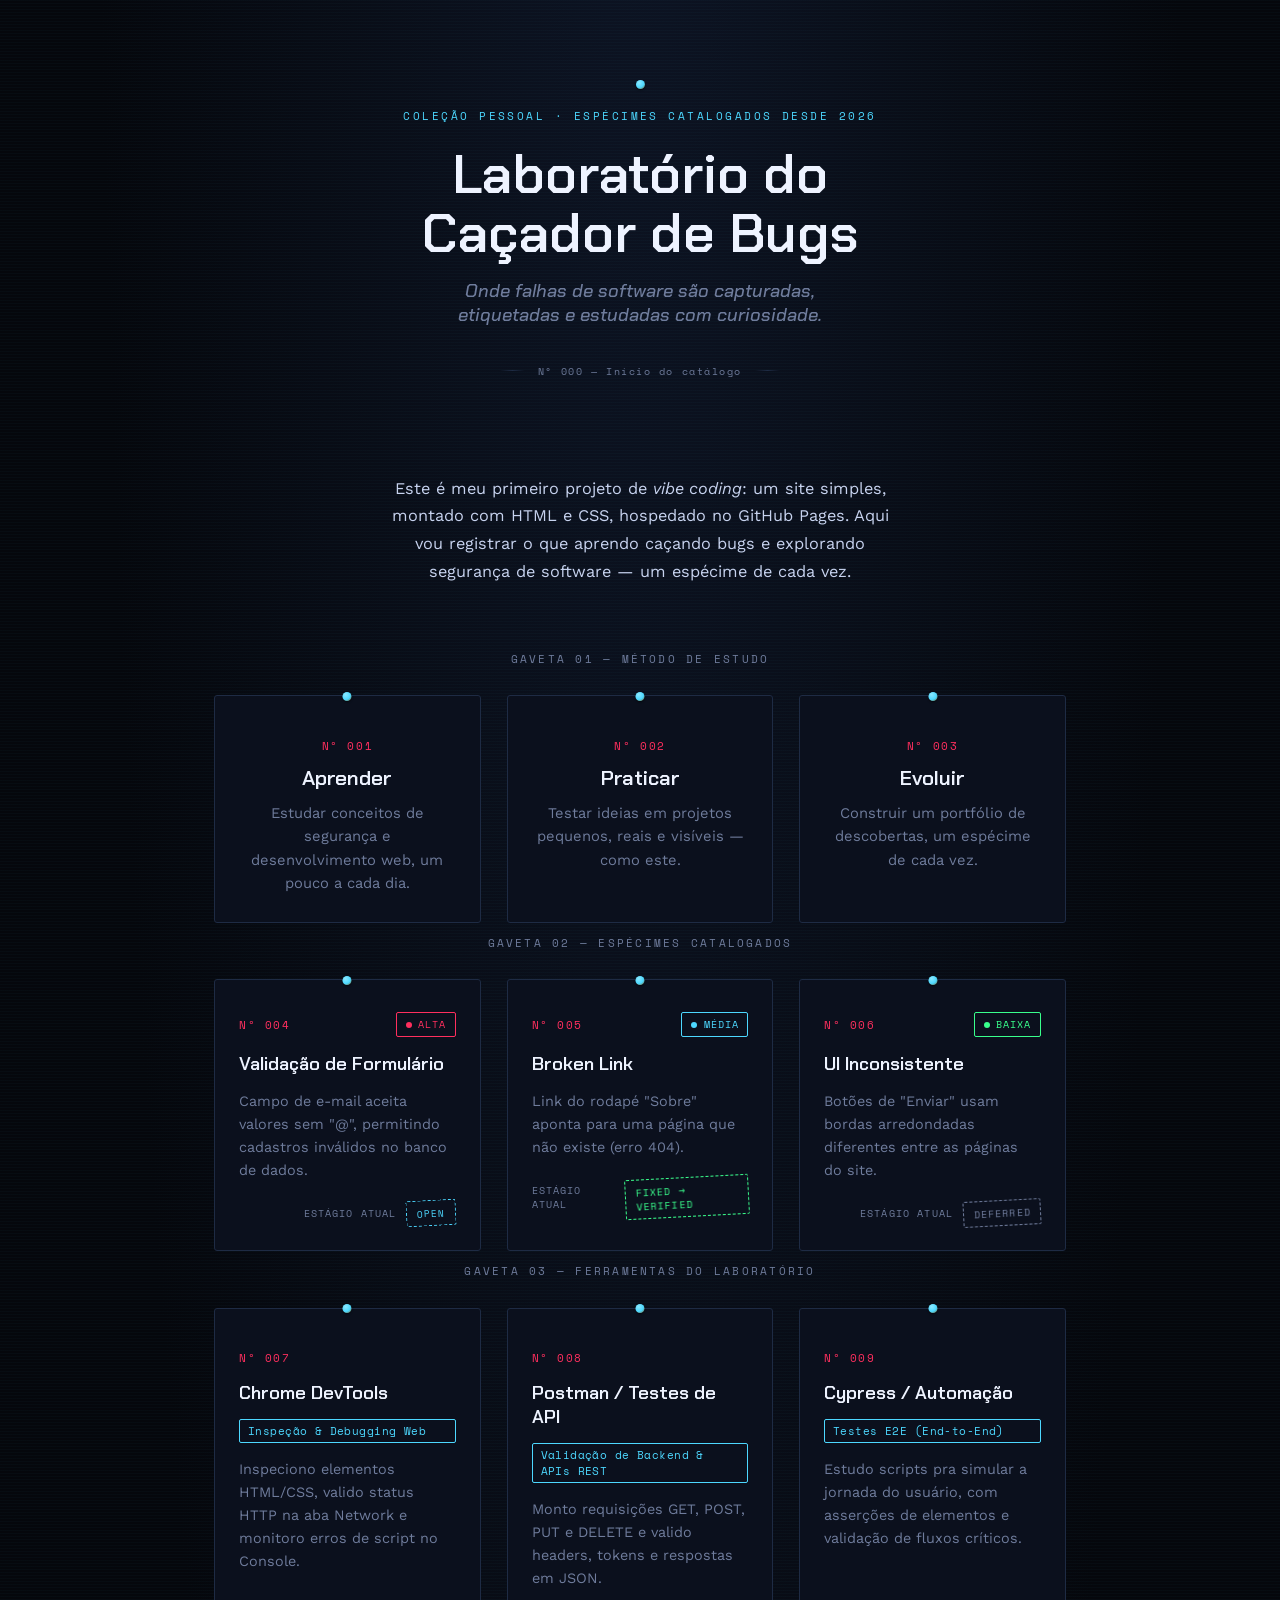
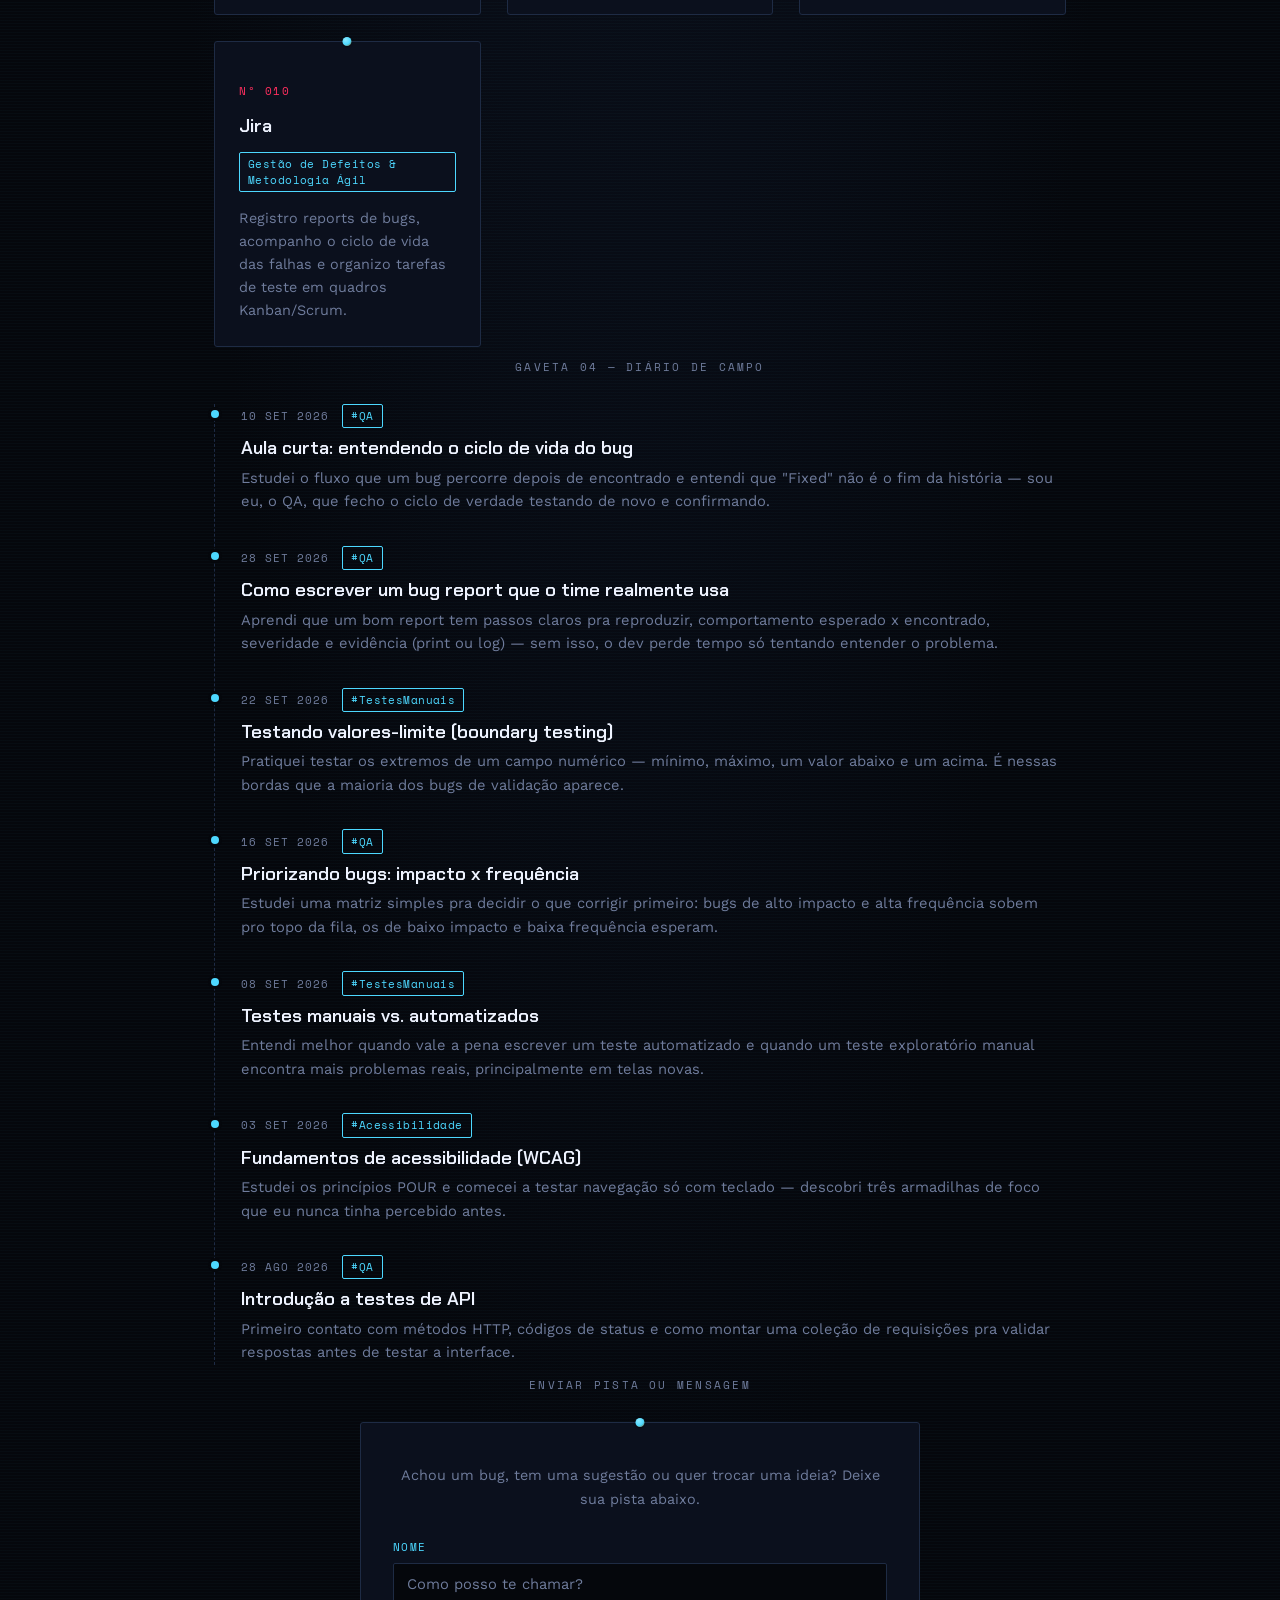
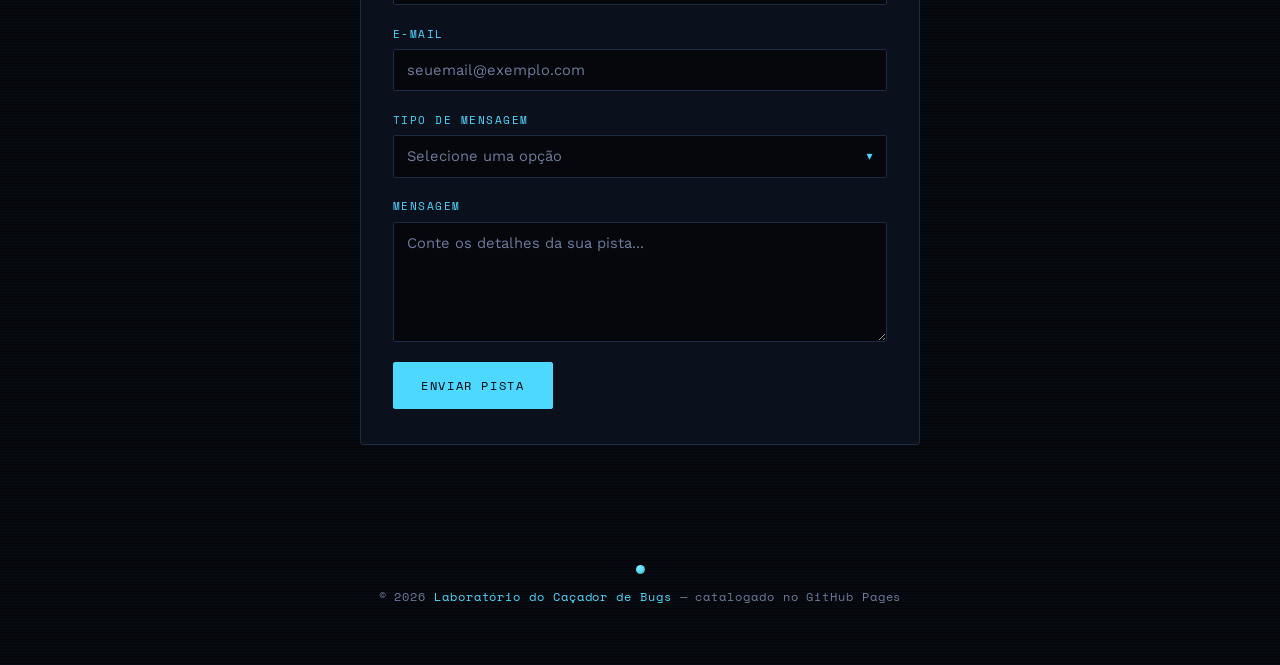
==== commit 714e74c8: "Add Estagio Atual QA lifecycle badges to Gaveta 02 bug cards Co-Authored-By: Claude Sonnet 5 <norepl" ====
--- a/index.html
+++ b/index.html
@@ -271,7 +271,17 @@
   .specimen-card__foot{
     margin-top:.2rem;
     display:flex;
+    align-items:center;
     justify-content:flex-end;
+    gap:.6rem;
+  }
+
+  .stage-label{
+    font-family:'Space Mono', monospace;
+    font-size:.6rem;
+    letter-spacing:.12em;
+    text-transform:uppercase;
+    color:var(--ink-dim);
   }
 
   .status-stamp{
@@ -284,9 +294,9 @@
     border-radius:2px;
     transform:rotate(-3deg);
   }
-  .status--capturado{ color:var(--ink-dim); }
-  .status--analise{ color:var(--brass); }
-  .status--corrigido{ color:var(--sage); }
+  .status--deferred{ color:var(--ink-dim); }
+  .status--open{ color:var(--brass); }
+  .status--verified{ color:var(--sage); }
 
   .journal{
     position:relative;
@@ -685,7 +695,8 @@
       <h3>Validação de Formulário</h3>
       <p class="specimen-desc">Campo de e-mail aceita valores sem "@", permitindo cadastros inválidos no banco de dados.</p>
       <div class="specimen-card__foot">
-        <span class="status-stamp status--analise">Em análise</span>
+        <span class="stage-label">Estágio Atual</span>
+        <span class="status-stamp status--open">Open</span>
       </div>
     </div>
 
@@ -698,7 +709,8 @@
       <h3>Broken Link</h3>
       <p class="specimen-desc">Link do rodapé "Sobre" aponta para uma página que não existe (erro 404).</p>
       <div class="specimen-card__foot">
-        <span class="status-stamp status--capturado">Capturado</span>
+        <span class="stage-label">Estágio Atual</span>
+        <span class="status-stamp status--verified">Fixed → Verified</span>
       </div>
     </div>
 
@@ -711,7 +723,8 @@
       <h3>UI Inconsistente</h3>
       <p class="specimen-desc">Botões de "Enviar" usam bordas arredondadas diferentes entre as páginas do site.</p>
       <div class="specimen-card__foot">
-        <span class="status-stamp status--corrigido">Corrigido</span>
+        <span class="stage-label">Estágio Atual</span>
+        <span class="status-stamp status--deferred">Deferred</span>
       </div>
     </div>
   </div>
@@ -961,11 +974,15 @@
       html: `
         <div class="modal-meta">
           <span class="severity severity--alta">Alta</span>
-          <span class="status-stamp status--analise">Em análise</span>
+          <span class="status-stamp status--open">Open</span>
         </div>
         <div class="modal-section">
           <h4>Título do bug</h4>
           <p>Ausência de validação de formato de e-mail no formulário de cadastro.</p>
+        </div>
+        <div class="modal-section">
+          <h4>Por que esse estágio</h4>
+          <p>Esse bug está em <strong>Open</strong> porque, apesar de recém-capturado, a severidade alta — afeta a integridade dos dados de cadastro — empurrou ele direto pra prioridade de correção. Não fazia sentido deixar acumulando em <strong>New</strong> ou <strong>Assigned</strong> quando o impacto técnico já estava claro.</p>
         </div>
         <div class="modal-section">
           <h4>Passos para reproduzir</h4>
@@ -995,11 +1012,15 @@
       html: `
         <div class="modal-meta">
           <span class="severity severity--media">Média</span>
-          <span class="status-stamp status--capturado">Capturado</span>
+          <span class="status-stamp status--verified">Fixed → Verified</span>
         </div>
         <div class="modal-section">
           <h4>Título do bug</h4>
           <p>Link do rodapé direcionando para página inexistente (erro 404).</p>
+        </div>
+        <div class="modal-section">
+          <h4>Por que esse estágio</h4>
+          <p>Simulei aqui o fluxo completo: o desenvolvedor marcou como <strong>Fixed</strong> depois de corrigir o link, e eu, como QA, fiz o <strong>Retest</strong> clicando de novo no link do rodapé — confirmando que ele já aponta pro lugar certo, o bug virou <strong>Verified</strong>.</p>
         </div>
         <div class="modal-section">
           <h4>Passos para reproduzir</h4>
@@ -1028,11 +1049,15 @@
       html: `
         <div class="modal-meta">
           <span class="severity severity--baixa">Baixa</span>
-          <span class="status-stamp status--corrigido">Corrigido</span>
+          <span class="status-stamp status--deferred">Deferred</span>
         </div>
         <div class="modal-section">
           <h4>Título do bug</h4>
           <p>Incompatibilidade de border-radius e estilo de botões entre telas.</p>
+        </div>
+        <div class="modal-section">
+          <h4>Por que esse estágio</h4>
+          <p>Marquei como <strong>Deferred</strong> porque é um bug real, mas de baixo impacto: o site continua funcionando normalmente, só o estilo do botão que destoa. Prioridades como essa entram na fila, mas não furam a frente de bugs que quebram função.</p>
         </div>
         <div class="modal-section">
           <h4>Passos para reproduzir</h4>
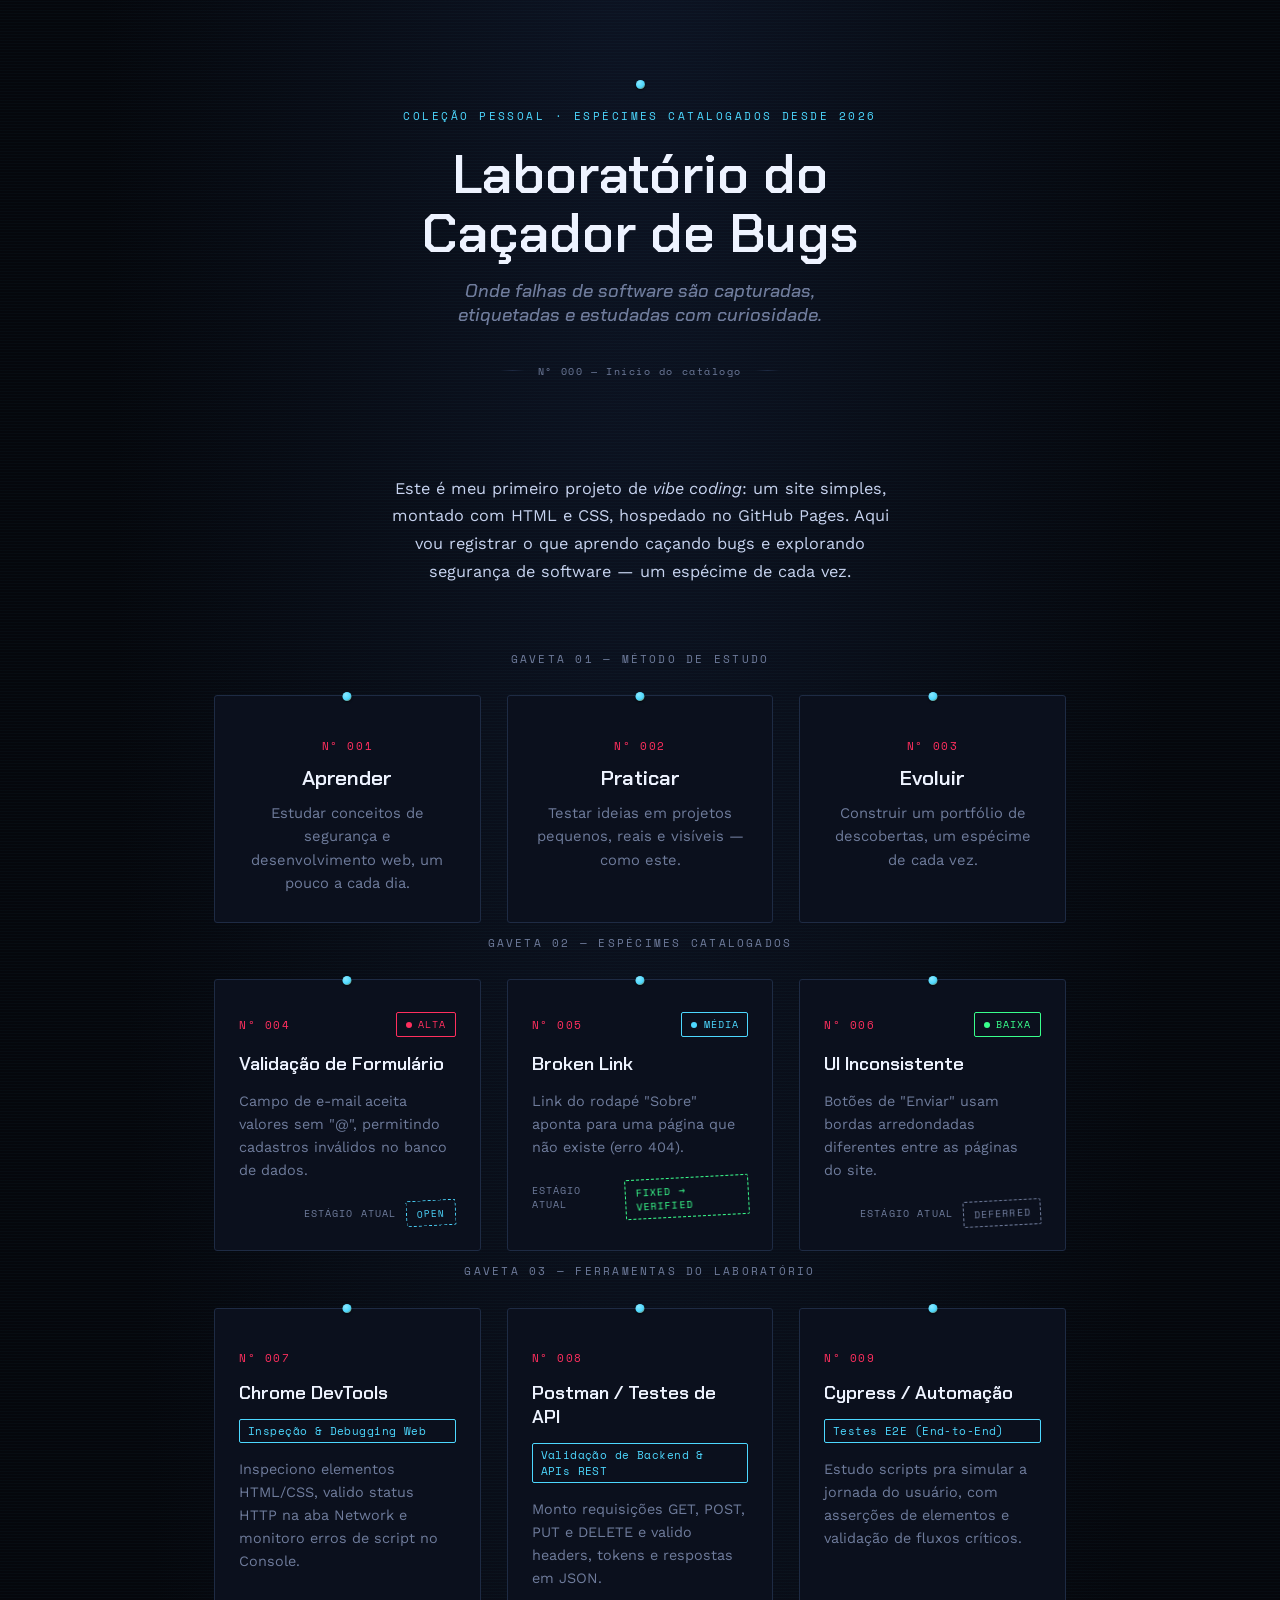
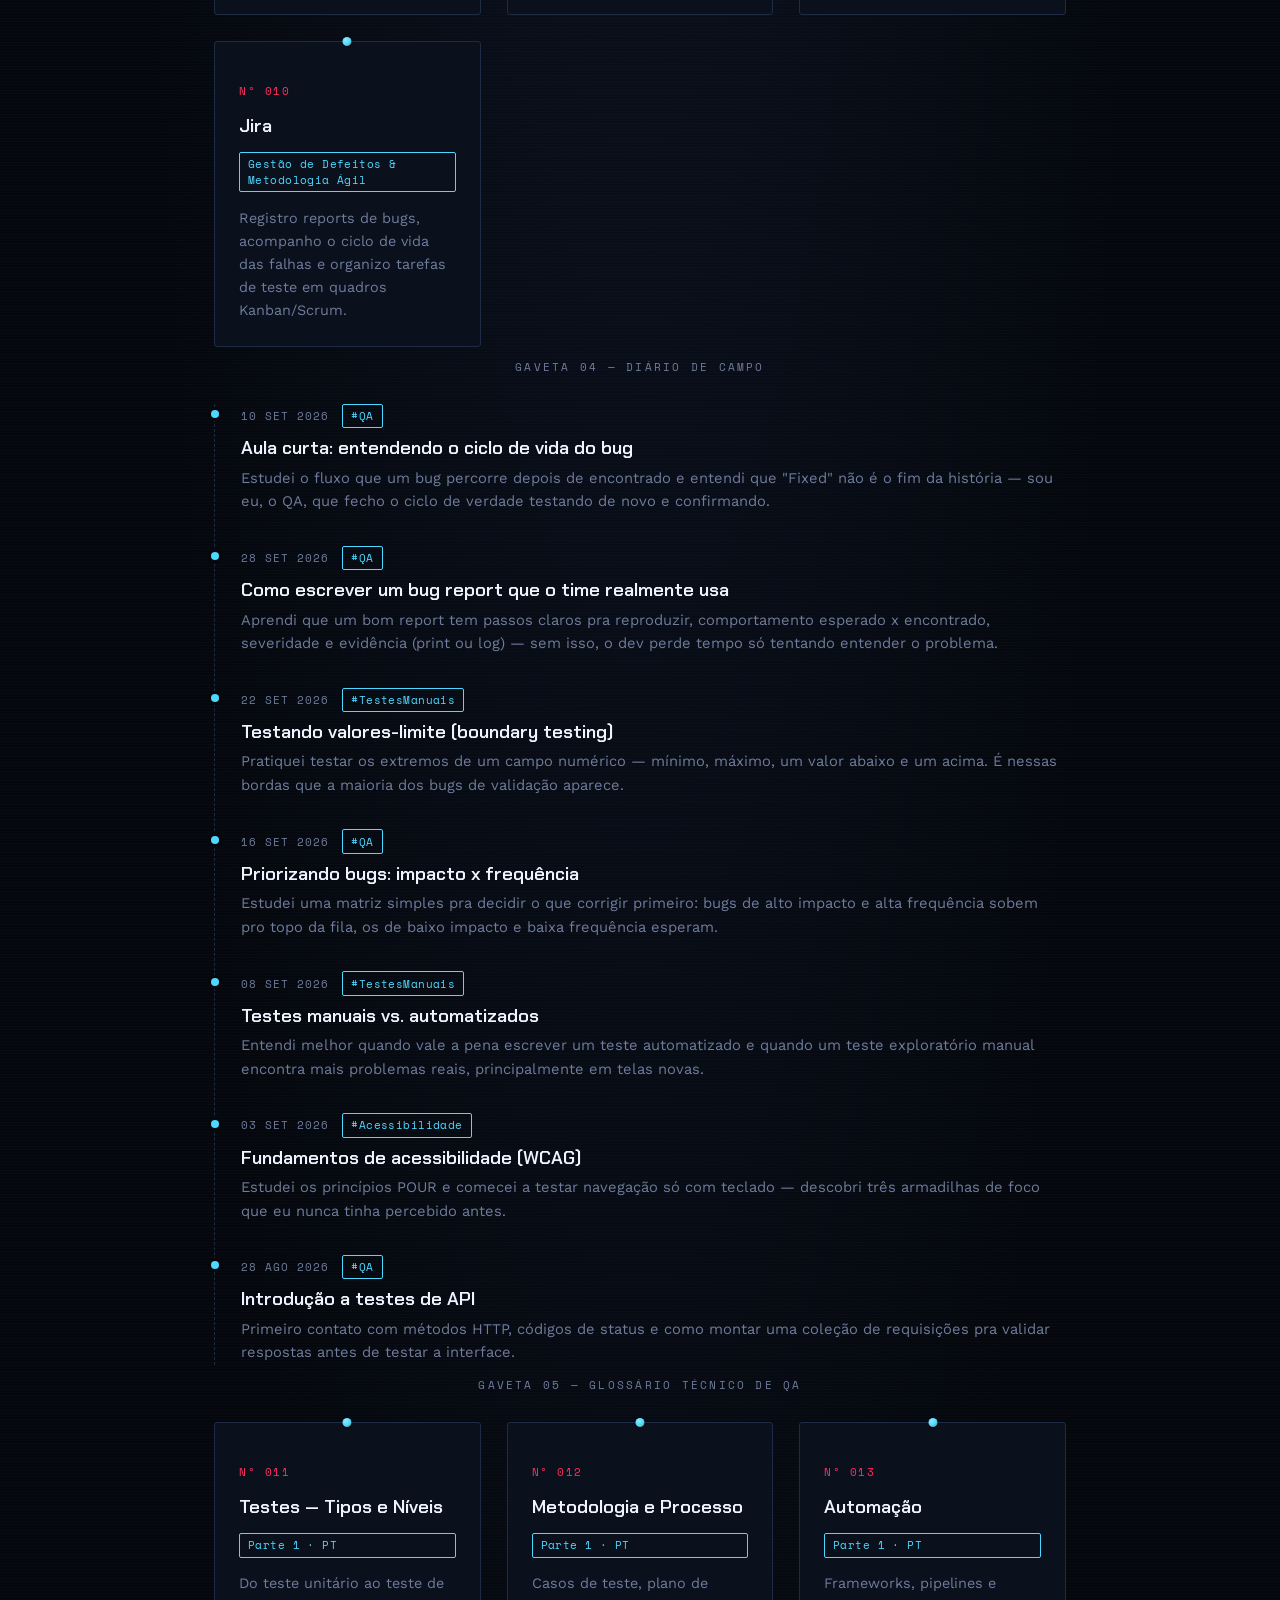
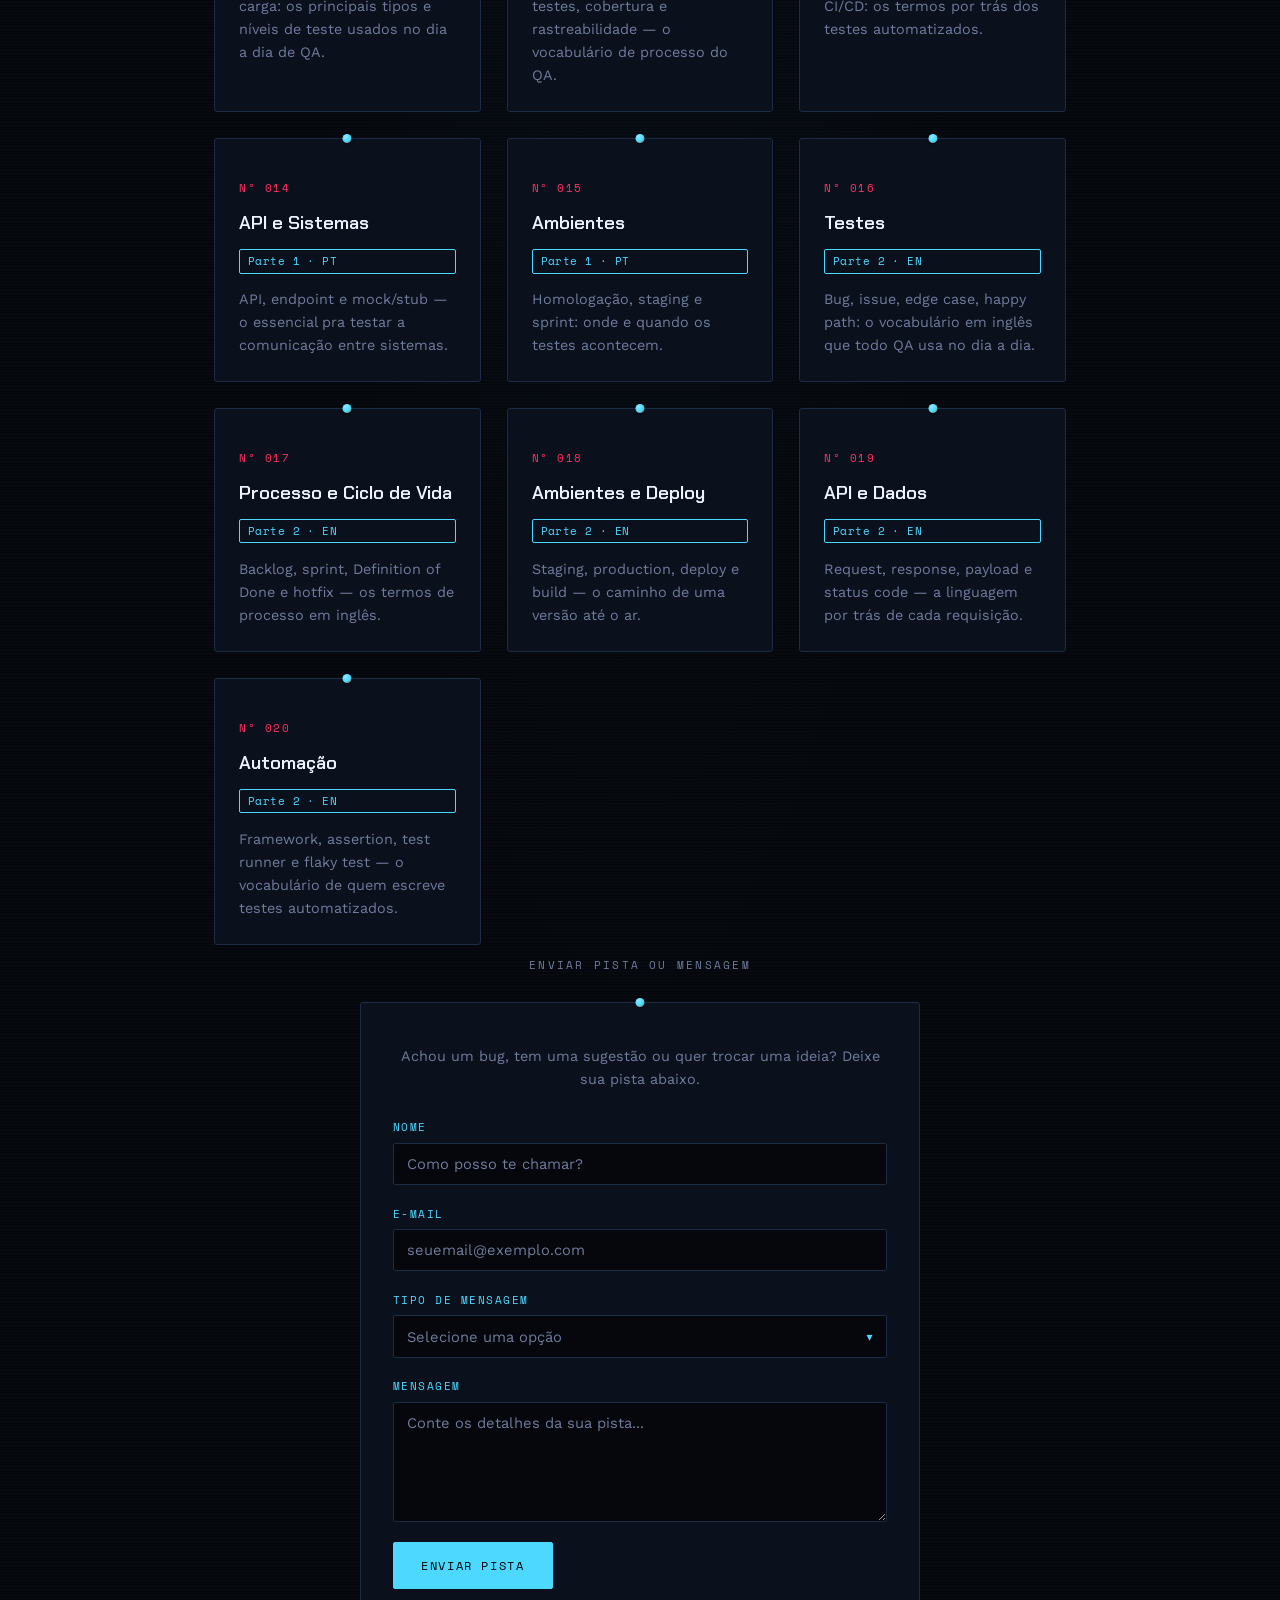
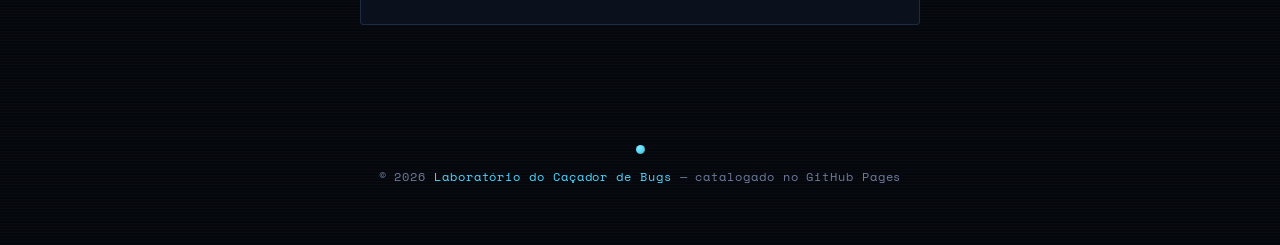
==== commit 2f50b769: "Add Gaveta 05 QA glossary with 10 category cards and full term lists Co-Authored-By: Claude Sonnet 5" ====
--- a/index.html
+++ b/index.html
@@ -626,6 +626,31 @@
     margin-bottom:1.4rem;
   }
 
+  .modal-glossary{
+    margin:0;
+    padding:0;
+  }
+  .modal-glossary dt{
+    font-family:'Chakra Petch', 'Segoe UI', sans-serif;
+    font-weight:600;
+    font-size:.98rem;
+    color:var(--brass-bright);
+    margin:1.1rem 0 0;
+    padding-top:1.1rem;
+    border-top:1px dashed var(--tray-border);
+  }
+  .modal-glossary dt:first-child{
+    margin-top:0;
+    padding-top:0;
+    border-top:none;
+  }
+  .modal-glossary dd{
+    font-size:.9rem;
+    line-height:1.6;
+    color:var(--ink);
+    margin:.35rem 0 0;
+  }
+
   footer{
     text-align:center;
     padding:2.5rem 1.5rem 3rem;
@@ -830,8 +855,91 @@
     </article>
   </div>
 
-  <p class="catalog-label rise" style="animation-delay:1.7s">Enviar Pista ou Mensagem</p>
-  <div class="contact-card rise" style="animation-delay:1.76s">
+  <p class="catalog-label rise" style="animation-delay:1.7s">Gaveta 05 — Glossário Técnico de QA</p>
+  <div class="cards">
+    <div class="specimen-card rise" style="animation-delay:1.76s" data-modal="glossary011" role="button" tabindex="0" aria-haspopup="dialog">
+      <span class="pin"></span>
+      <div class="specimen-no">Nº 011</div>
+      <h3>Testes — Tipos e Níveis</h3>
+      <span class="tag">Parte 1 · PT</span>
+      <p class="specimen-desc">Do teste unitário ao teste de carga: os principais tipos e níveis de teste usados no dia a dia de QA.</p>
+    </div>
+
+    <div class="specimen-card rise" style="animation-delay:1.82s" data-modal="glossary012" role="button" tabindex="0" aria-haspopup="dialog">
+      <span class="pin"></span>
+      <div class="specimen-no">Nº 012</div>
+      <h3>Metodologia e Processo</h3>
+      <span class="tag">Parte 1 · PT</span>
+      <p class="specimen-desc">Casos de teste, plano de testes, cobertura e rastreabilidade — o vocabulário de processo do QA.</p>
+    </div>
+
+    <div class="specimen-card rise" style="animation-delay:1.88s" data-modal="glossary013" role="button" tabindex="0" aria-haspopup="dialog">
+      <span class="pin"></span>
+      <div class="specimen-no">Nº 013</div>
+      <h3>Automação</h3>
+      <span class="tag">Parte 1 · PT</span>
+      <p class="specimen-desc">Frameworks, pipelines e CI/CD: os termos por trás dos testes automatizados.</p>
+    </div>
+
+    <div class="specimen-card rise" style="animation-delay:1.94s" data-modal="glossary014" role="button" tabindex="0" aria-haspopup="dialog">
+      <span class="pin"></span>
+      <div class="specimen-no">Nº 014</div>
+      <h3>API e Sistemas</h3>
+      <span class="tag">Parte 1 · PT</span>
+      <p class="specimen-desc">API, endpoint e mock/stub — o essencial pra testar a comunicação entre sistemas.</p>
+    </div>
+
+    <div class="specimen-card rise" style="animation-delay:2s" data-modal="glossary015" role="button" tabindex="0" aria-haspopup="dialog">
+      <span class="pin"></span>
+      <div class="specimen-no">Nº 015</div>
+      <h3>Ambientes</h3>
+      <span class="tag">Parte 1 · PT</span>
+      <p class="specimen-desc">Homologação, staging e sprint: onde e quando os testes acontecem.</p>
+    </div>
+
+    <div class="specimen-card rise" style="animation-delay:2.06s" data-modal="glossary016" role="button" tabindex="0" aria-haspopup="dialog">
+      <span class="pin"></span>
+      <div class="specimen-no">Nº 016</div>
+      <h3>Testes</h3>
+      <span class="tag">Parte 2 · EN</span>
+      <p class="specimen-desc">Bug, issue, edge case, happy path: o vocabulário em inglês que todo QA usa no dia a dia.</p>
+    </div>
+
+    <div class="specimen-card rise" style="animation-delay:2.12s" data-modal="glossary017" role="button" tabindex="0" aria-haspopup="dialog">
+      <span class="pin"></span>
+      <div class="specimen-no">Nº 017</div>
+      <h3>Processo e Ciclo de Vida</h3>
+      <span class="tag">Parte 2 · EN</span>
+      <p class="specimen-desc">Backlog, sprint, Definition of Done e hotfix — os termos de processo em inglês.</p>
+    </div>
+
+    <div class="specimen-card rise" style="animation-delay:2.18s" data-modal="glossary018" role="button" tabindex="0" aria-haspopup="dialog">
+      <span class="pin"></span>
+      <div class="specimen-no">Nº 018</div>
+      <h3>Ambientes e Deploy</h3>
+      <span class="tag">Parte 2 · EN</span>
+      <p class="specimen-desc">Staging, production, deploy e build — o caminho de uma versão até o ar.</p>
+    </div>
+
+    <div class="specimen-card rise" style="animation-delay:2.24s" data-modal="glossary019" role="button" tabindex="0" aria-haspopup="dialog">
+      <span class="pin"></span>
+      <div class="specimen-no">Nº 019</div>
+      <h3>API e Dados</h3>
+      <span class="tag">Parte 2 · EN</span>
+      <p class="specimen-desc">Request, response, payload e status code — a linguagem por trás de cada requisição.</p>
+    </div>
+
+    <div class="specimen-card rise" style="animation-delay:2.3s" data-modal="glossary020" role="button" tabindex="0" aria-haspopup="dialog">
+      <span class="pin"></span>
+      <div class="specimen-no">Nº 020</div>
+      <h3>Automação</h3>
+      <span class="tag">Parte 2 · EN</span>
+      <p class="specimen-desc">Framework, assertion, test runner e flaky test — o vocabulário de quem escreve testes automatizados.</p>
+    </div>
+  </div>
+
+  <p class="catalog-label rise" style="animation-delay:2.36s">Enviar Pista ou Mensagem</p>
+  <div class="contact-card rise" style="animation-delay:2.42s">
     <span class="pin"></span>
     <p class="contact-note">Achou um bug, tem uma sugestão ou quer trocar uma ideia? Deixe sua pista abaixo.</p>
     <form class="contact-form" id="contact-form" action="https://formspree.io/f/xkjnplwg" method="POST">
@@ -1219,6 +1327,214 @@
           <p>Uma matriz simples tira a decisão do "achismo" e dá à equipe de desenvolvimento um critério objetivo pra decidir o que corrigir primeiro quando a lista de bugs é maior que o tempo disponível.</p>
         </div>
       `
+    },
+    glossary011: {
+      no: 'Nº 011',
+      title: 'Testes — Tipos e Níveis',
+      html: `
+        <div class="modal-section">
+          <dl class="modal-glossary">
+            <dt>Teste Unitário</dt>
+            <dd>Verifica uma unidade isolada de código (função/método), geralmente feito pelo próprio desenvolvedor.</dd>
+            <dt>Teste de Integração</dt>
+            <dd>Valida a comunicação entre módulos ou sistemas diferentes.</dd>
+            <dt>Teste de Sistema</dt>
+            <dd>Avalia o sistema completo, de ponta a ponta, contra os requisitos definidos.</dd>
+            <dt>Teste de Aceitação (UAT)</dt>
+            <dd>Validação final feita pelo cliente/usuário para confirmar que o sistema atende às necessidades do negócio.</dd>
+            <dt>Teste de Regressão</dt>
+            <dd>Repete testes já feitos para garantir que novas alterações não quebraram funcionalidades existentes.</dd>
+            <dt>Teste de Fumaça (Smoke Test)</dt>
+            <dd>Verificação rápida e superficial para confirmar que a build está estável o suficiente para testes mais profundos.</dd>
+            <dt>Teste Exploratório</dt>
+            <dd>Testes sem script fixo, guiados pela intuição e experiência do testador.</dd>
+            <dt>Teste de Carga/Performance</dt>
+            <dd>Mede o comportamento do sistema sob determinado volume de uso ou stress.</dd>
+          </dl>
+        </div>
+      `
+    },
+    glossary012: {
+      no: 'Nº 012',
+      title: 'Metodologia e Processo',
+      html: `
+        <div class="modal-section">
+          <dl class="modal-glossary">
+            <dt>Caso de Teste (Test Case)</dt>
+            <dd>Documento que descreve passos, dados de entrada e resultado esperado para validar um cenário específico.</dd>
+            <dt>Plano de Testes</dt>
+            <dd>Documento estratégico que define escopo, abordagem, recursos e cronograma dos testes.</dd>
+            <dt>Bug/Defeito</dt>
+            <dd>Comportamento do sistema que diverge do esperado.</dd>
+            <dt>Critérios de Aceitação</dt>
+            <dd>Condições que devem ser cumpridas para uma funcionalidade ser considerada "pronta".</dd>
+            <dt>Cobertura de Testes (Test Coverage)</dt>
+            <dd>Percentual do código ou dos requisitos efetivamente testado.</dd>
+            <dt>Rastreabilidade</dt>
+            <dd>Capacidade de ligar requisitos a casos de teste e defeitos, garantindo que nada fique sem cobertura.</dd>
+          </dl>
+        </div>
+      `
+    },
+    glossary013: {
+      no: 'Nº 013',
+      title: 'Automação',
+      html: `
+        <div class="modal-section">
+          <dl class="modal-glossary">
+            <dt>Teste Automatizado</dt>
+            <dd>Execução de testes por scripts, sem intervenção manual.</dd>
+            <dt>Framework de Automação</dt>
+            <dd>Estrutura (ex: Selenium, Cypress, Playwright) usada para construir e organizar testes automatizados.</dd>
+            <dt>CI/CD (Integração/Entrega Contínua)</dt>
+            <dd>Prática de integrar e testar código frequentemente, automatizando o caminho até produção.</dd>
+            <dt>Pipeline</dt>
+            <dd>Sequência automatizada de etapas (build, teste, deploy) executada a cada alteração de código.</dd>
+          </dl>
+        </div>
+      `
+    },
+    glossary014: {
+      no: 'Nº 014',
+      title: 'API e Sistemas',
+      html: `
+        <div class="modal-section">
+          <dl class="modal-glossary">
+            <dt>API (Interface de Programação de Aplicações)</dt>
+            <dd>Conjunto de regras que permite a comunicação entre sistemas.</dd>
+            <dt>Endpoint</dt>
+            <dd>URL específica de uma API que recebe requisições.</dd>
+            <dt>Mock/Stub</dt>
+            <dd>Simulação de um componente real, usada para isolar o que está sendo testado.</dd>
+          </dl>
+        </div>
+      `
+    },
+    glossary015: {
+      no: 'Nº 015',
+      title: 'Ambientes',
+      html: `
+        <div class="modal-section">
+          <dl class="modal-glossary">
+            <dt>Ambiente de Homologação/Staging</dt>
+            <dd>Réplica do ambiente de produção usada para testes finais antes do lançamento.</dd>
+            <dt>Sprint</dt>
+            <dd>Ciclo curto de trabalho (geralmente em Scrum) onde funcionalidades são desenvolvidas e testadas.</dd>
+          </dl>
+        </div>
+      `
+    },
+    glossary016: {
+      no: 'Nº 016',
+      title: 'Testes',
+      html: `
+        <div class="modal-section">
+          <dl class="modal-glossary">
+            <dt>Bug</dt>
+            <dd>Erro ou falha no sistema.</dd>
+            <dt>Issue</dt>
+            <dd>Termo mais amplo que "bug" — pode ser um defeito, uma melhoria ou uma tarefa pendente.</dd>
+            <dt>Feature</dt>
+            <dd>Funcionalidade do sistema.</dd>
+            <dt>Requirement</dt>
+            <dd>Requisito — o que o sistema deve fazer.</dd>
+            <dt>Edge case</dt>
+            <dd>Cenário extremo ou incomum, nos limites do que o sistema foi projetado para lidar.</dd>
+            <dt>Corner case</dt>
+            <dd>Parecido com edge case, mas envolve a combinação de múltiplas condições extremas ao mesmo tempo.</dd>
+            <dt>Happy path</dt>
+            <dd>Fluxo "ideal", sem erros, em que tudo corre como esperado.</dd>
+            <dt>Sanity check</dt>
+            <dd>Verificação rápida para confirmar que uma correção específica funcionou, sem testar tudo de novo.</dd>
+            <dt>Regression</dt>
+            <dd>Quando uma alteração nova quebra algo que já funcionava antes.</dd>
+            <dt>Workaround</dt>
+            <dd>Solução temporária para contornar um problema sem corrigi-lo de vez.</dd>
+          </dl>
+        </div>
+      `
+    },
+    glossary017: {
+      no: 'Nº 017',
+      title: 'Processo e Ciclo de Vida',
+      html: `
+        <div class="modal-section">
+          <dl class="modal-glossary">
+            <dt>Backlog</dt>
+            <dd>Lista de tarefas, funcionalidades ou bugs pendentes de tratamento.</dd>
+            <dt>Sprint</dt>
+            <dd>Ciclo de trabalho curto (comum em Scrum).</dd>
+            <dt>Story/User story</dt>
+            <dd>Descrição de uma funcionalidade do ponto de vista do usuário.</dd>
+            <dt>Acceptance criteria</dt>
+            <dd>Condições que definem quando uma tarefa está "pronta".</dd>
+            <dt>Definition of Done (DoD)</dt>
+            <dd>Critério combinado pela equipe para considerar qualquer entrega concluída.</dd>
+            <dt>Release</dt>
+            <dd>Lançamento de uma nova versão do sistema.</dd>
+            <dt>Rollback</dt>
+            <dd>Reverter o sistema para uma versão anterior após um problema.</dd>
+            <dt>Hotfix</dt>
+            <dd>Correção urgente aplicada diretamente em produção.</dd>
+          </dl>
+        </div>
+      `
+    },
+    glossary018: {
+      no: 'Nº 018',
+      title: 'Ambientes e Deploy',
+      html: `
+        <div class="modal-section">
+          <dl class="modal-glossary">
+            <dt>Staging</dt>
+            <dd>Ambiente de testes que simula produção.</dd>
+            <dt>Production (Prod)</dt>
+            <dd>Ambiente real, usado pelos usuários finais.</dd>
+            <dt>Deploy/Deployment</dt>
+            <dd>Processo de colocar uma versão do sistema no ar.</dd>
+            <dt>Build</dt>
+            <dd>Versão compilada/empacotada do sistema, pronta para ser testada ou lançada.</dd>
+          </dl>
+        </div>
+      `
+    },
+    glossary019: {
+      no: 'Nº 019',
+      title: 'API e Dados',
+      html: `
+        <div class="modal-section">
+          <dl class="modal-glossary">
+            <dt>Request/Response</dt>
+            <dd>Pedido enviado e resposta recebida numa comunicação (ex: entre cliente e servidor).</dd>
+            <dt>Payload</dt>
+            <dd>Os dados efetivamente enviados numa requisição.</dd>
+            <dt>Status code</dt>
+            <dd>Código numérico que indica o resultado de uma requisição HTTP (ex: 200 = sucesso, 404 = não encontrado, 500 = erro no servidor).</dd>
+            <dt>Mock/Stub</dt>
+            <dd>Simulação de um componente real usado para isolar testes.</dd>
+            <dt>Endpoint</dt>
+            <dd>URL específica onde uma API recebe requisições.</dd>
+          </dl>
+        </div>
+      `
+    },
+    glossary020: {
+      no: 'Nº 020',
+      title: 'Automação',
+      html: `
+        <div class="modal-section">
+          <dl class="modal-glossary">
+            <dt>Framework</dt>
+            <dd>Estrutura usada para organizar e executar testes.</dd>
+            <dt>Assertion</dt>
+            <dd>Instrução dentro de um teste que verifica se um resultado é o esperado.</dd>
+            <dt>Test runner</dt>
+            <dd>Ferramenta que executa os testes automatizados.</dd>
+            <dt>Flaky test</dt>
+            <dd>Teste instável, que às vezes passa e às vezes falha sem mudanças no código.</dd>
+          </dl>
+        </div>
+      `
     }
   };
 
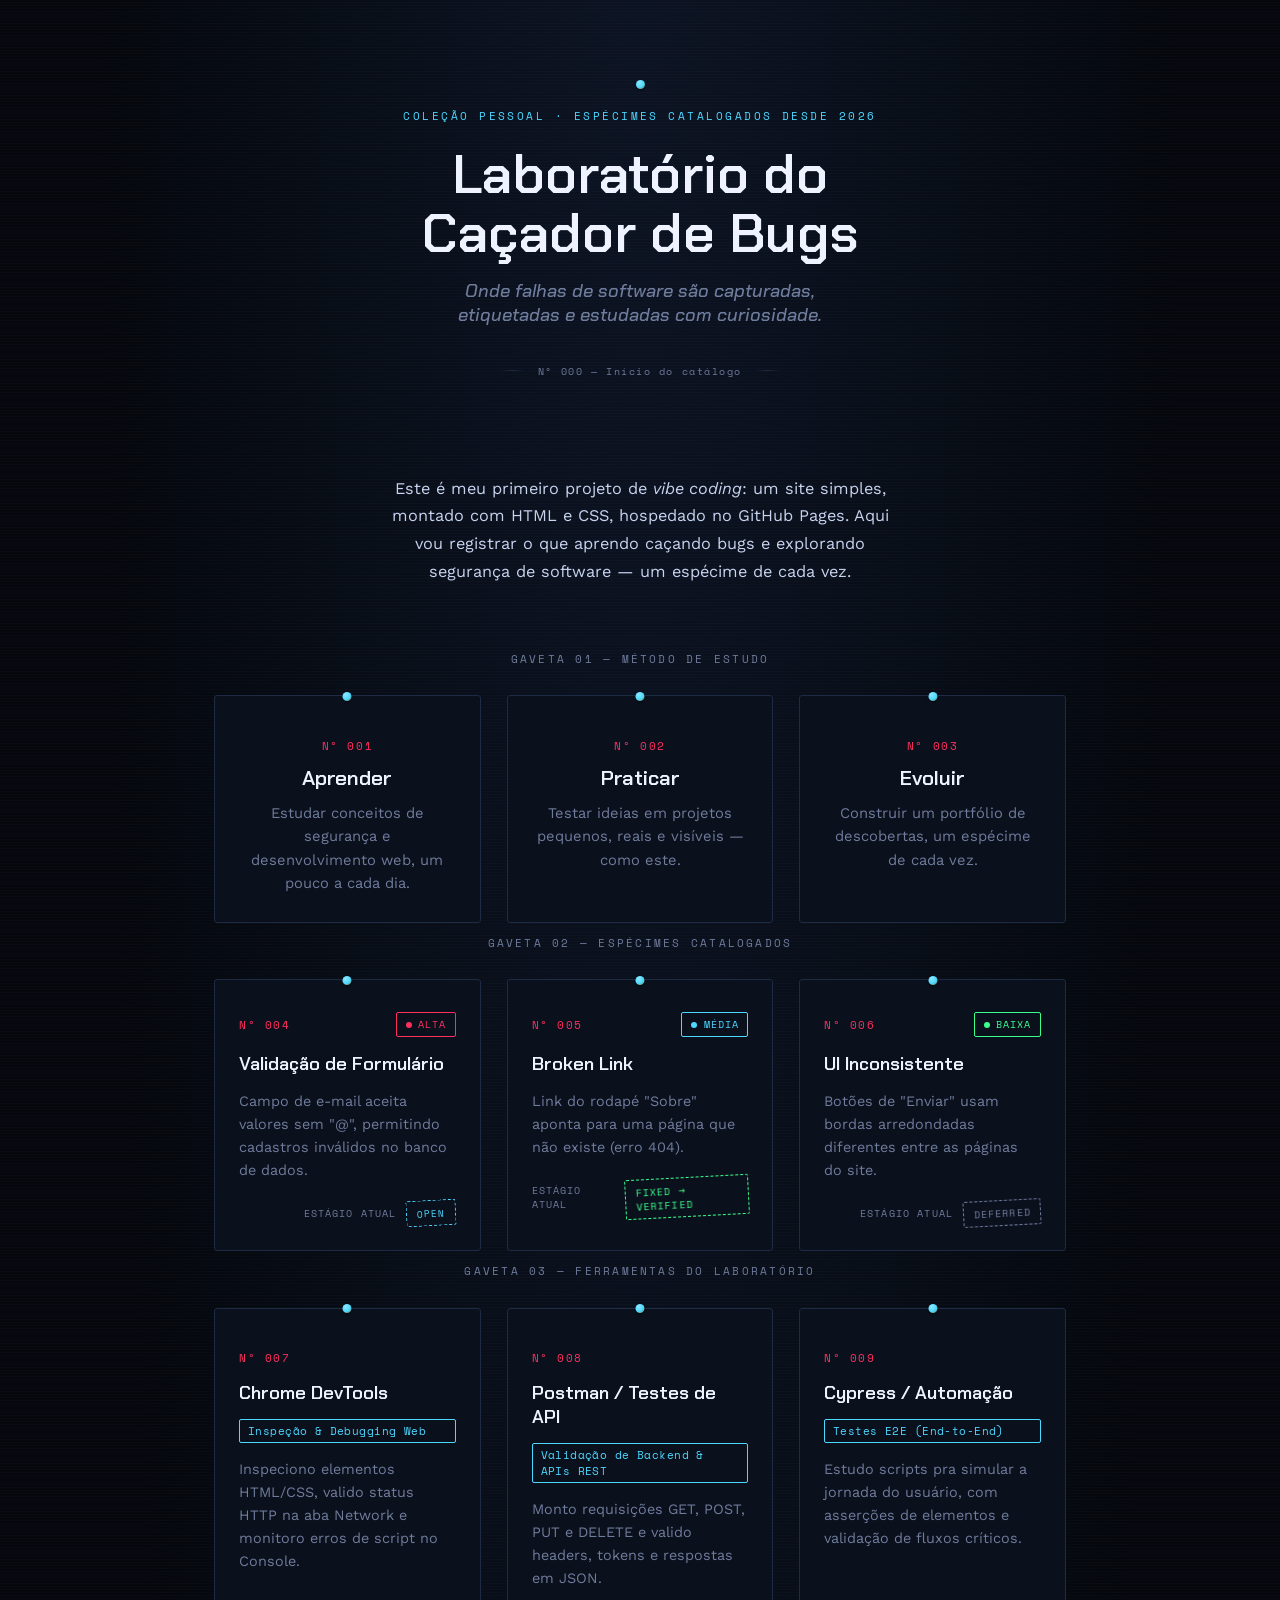
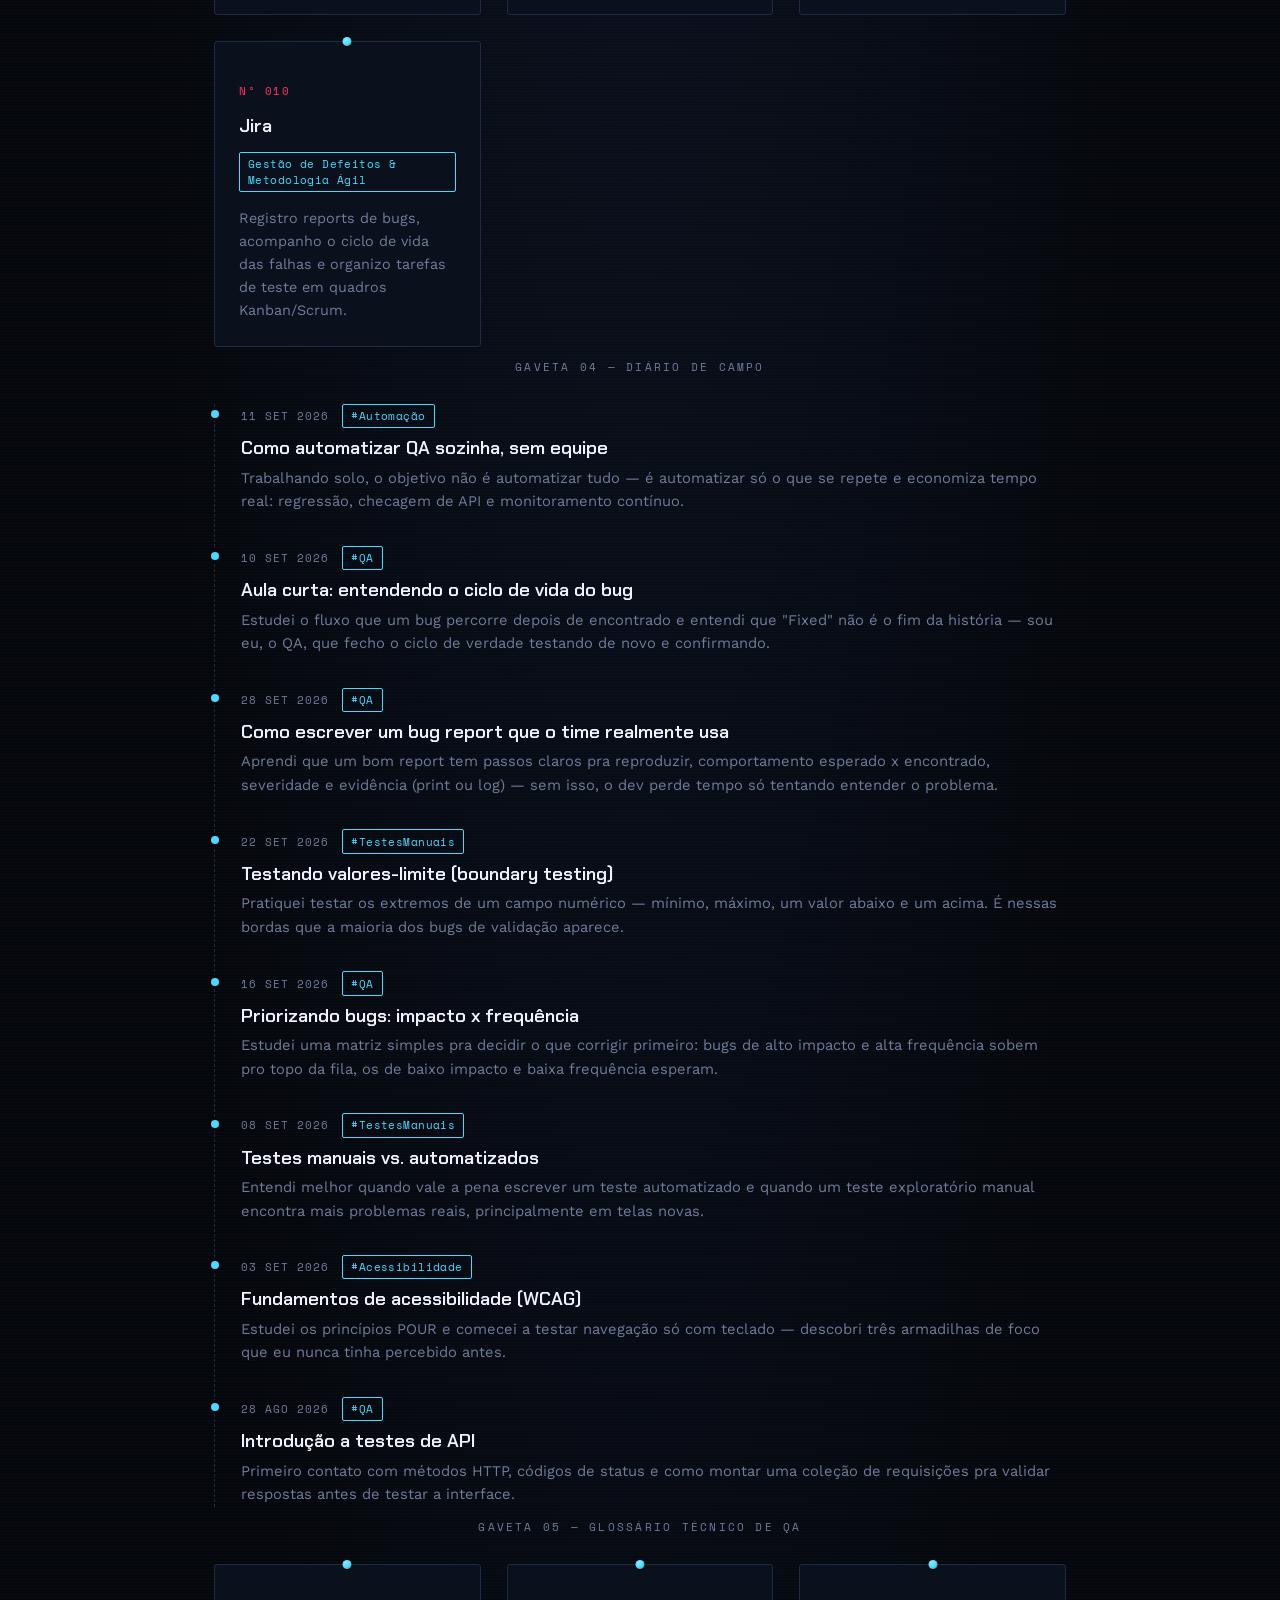
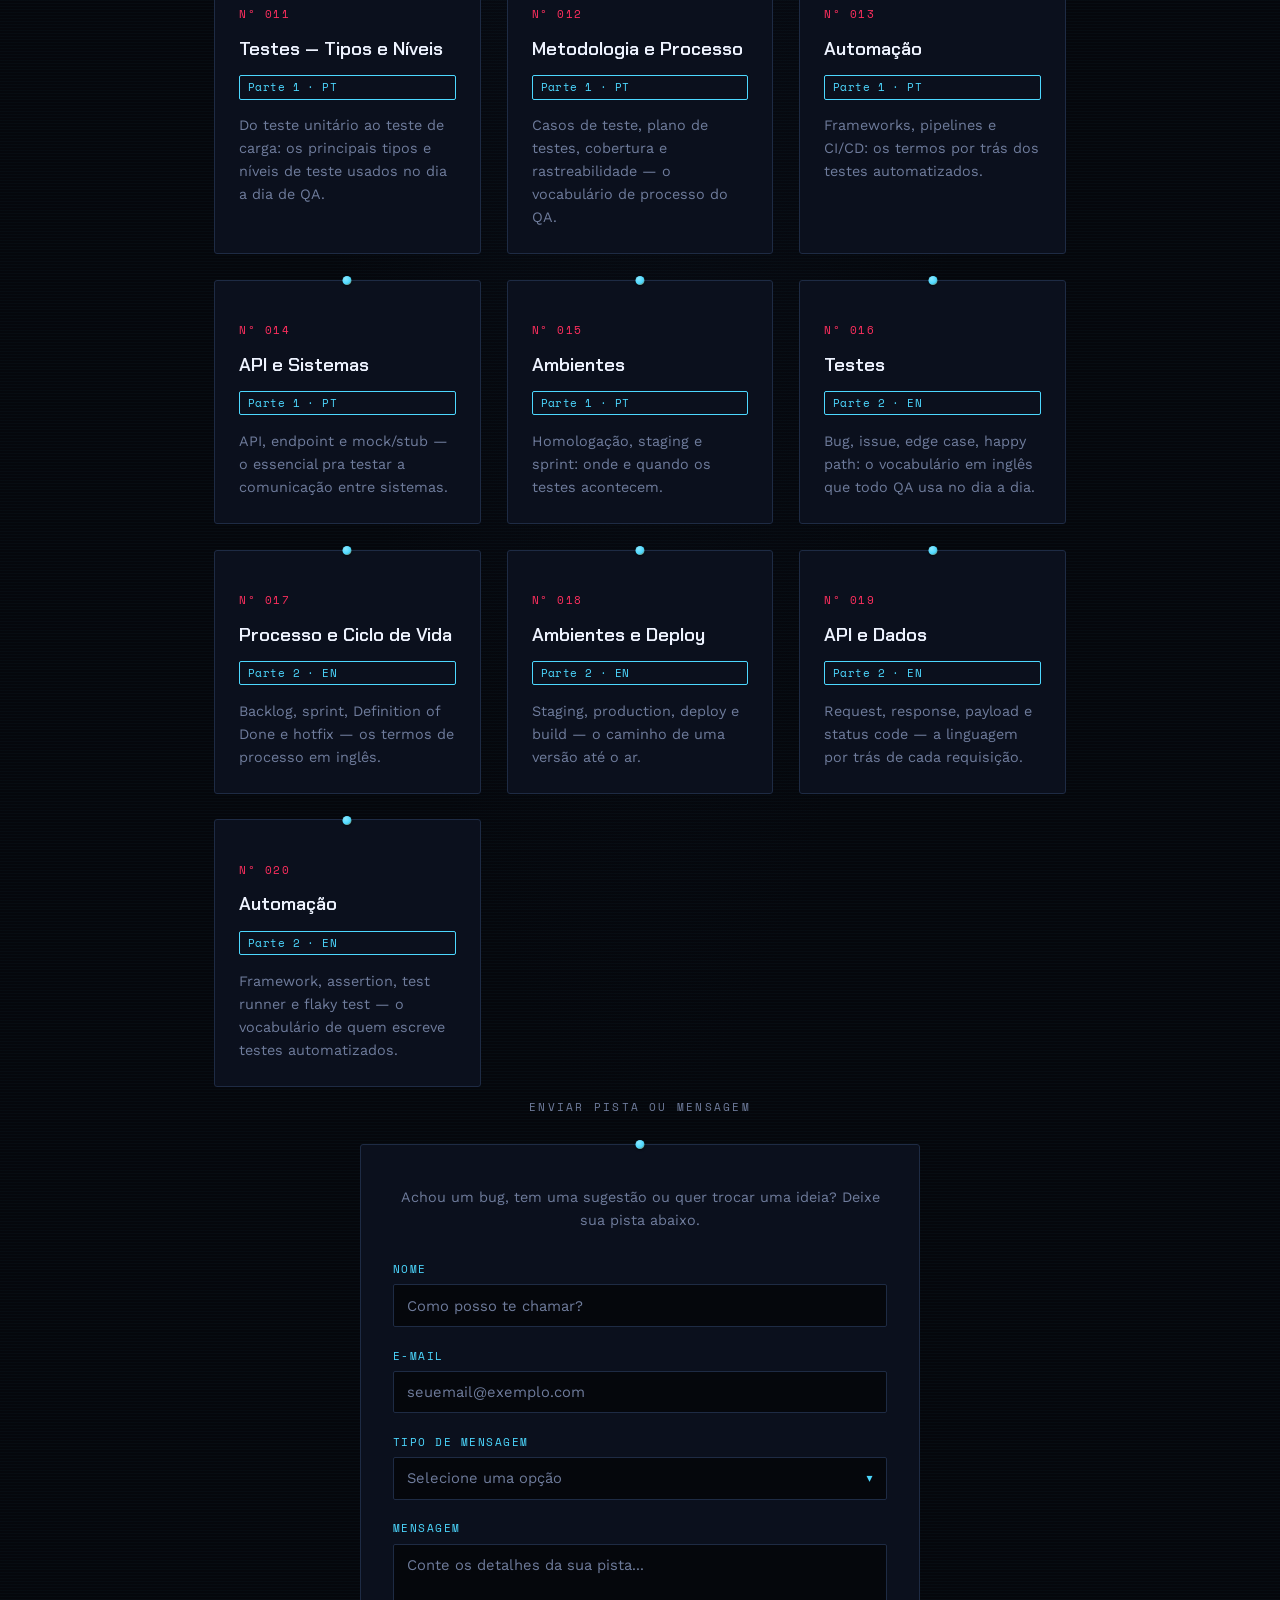
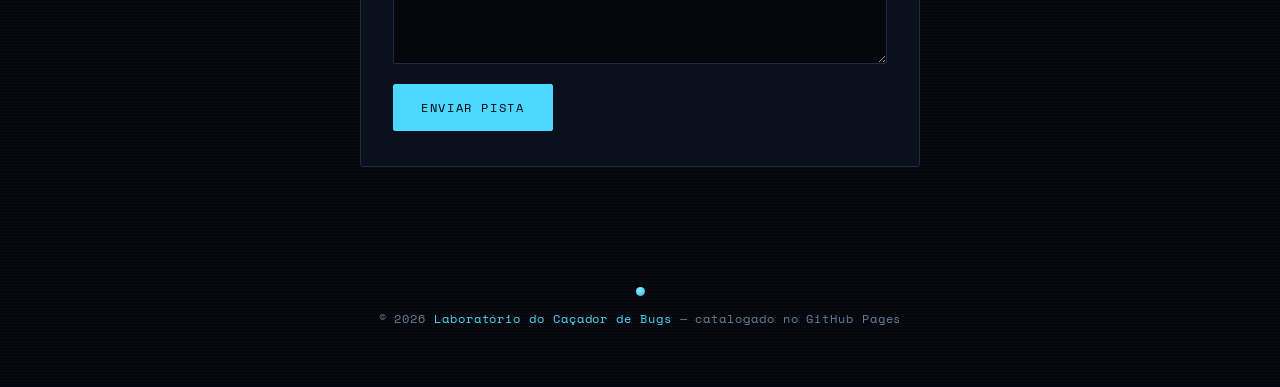
==== commit 09098f3a: "Add newest journal entry on solo QA automation to top of Gaveta 04 Co-Authored-By: Claude Sonnet 5 <" ====
--- a/index.html
+++ b/index.html
@@ -588,7 +588,7 @@
     color:var(--ink);
     margin:0;
   }
-  .modal-section p strong{
+  .modal-section strong{
     color:var(--brass-bright);
     font-weight:600;
   }
@@ -791,7 +791,16 @@
 
   <p class="catalog-label rise" style="animation-delay:1.22s">Gaveta 04 — Diário de Campo</p>
   <div class="journal">
-    <article class="journal-entry rise" style="animation-delay:1.28s" data-modal="journalBugLifecycle" role="button" tabindex="0" aria-haspopup="dialog">
+    <article class="journal-entry rise" style="animation-delay:1.28s" data-modal="journalSoloQA" role="button" tabindex="0" aria-haspopup="dialog">
+      <div class="journal-entry__meta">
+        <time class="journal-date">11 set 2026</time>
+        <span class="tag">#Automação</span>
+      </div>
+      <h3>Como automatizar QA sozinha, sem equipe</h3>
+      <p>Trabalhando solo, o objetivo não é automatizar tudo — é automatizar só o que se repete e economiza tempo real: regressão, checagem de API e monitoramento contínuo.</p>
+    </article>
+
+    <article class="journal-entry rise" style="animation-delay:1.34s" data-modal="journalBugLifecycle" role="button" tabindex="0" aria-haspopup="dialog">
       <div class="journal-entry__meta">
         <time class="journal-date">10 set 2026</time>
         <span class="tag">#QA</span>
@@ -800,7 +809,7 @@
       <p>Estudei o fluxo que um bug percorre depois de encontrado e entendi que "Fixed" não é o fim da história — sou eu, o QA, que fecho o ciclo de verdade testando de novo e confirmando.</p>
     </article>
 
-    <article class="journal-entry rise" style="animation-delay:1.34s" data-modal="journalBugReport" role="button" tabindex="0" aria-haspopup="dialog">
+    <article class="journal-entry rise" style="animation-delay:1.4s" data-modal="journalBugReport" role="button" tabindex="0" aria-haspopup="dialog">
       <div class="journal-entry__meta">
         <time class="journal-date">28 set 2026</time>
         <span class="tag">#QA</span>
@@ -809,7 +818,7 @@
       <p>Aprendi que um bom report tem passos claros pra reproduzir, comportamento esperado x encontrado, severidade e evidência (print ou log) — sem isso, o dev perde tempo só tentando entender o problema.</p>
     </article>
 
-    <article class="journal-entry rise" style="animation-delay:1.4s" data-modal="journalBoundary" role="button" tabindex="0" aria-haspopup="dialog">
+    <article class="journal-entry rise" style="animation-delay:1.46s" data-modal="journalBoundary" role="button" tabindex="0" aria-haspopup="dialog">
       <div class="journal-entry__meta">
         <time class="journal-date">22 set 2026</time>
         <span class="tag">#TestesManuais</span>
@@ -818,7 +827,7 @@
       <p>Pratiquei testar os extremos de um campo numérico — mínimo, máximo, um valor abaixo e um acima. É nessas bordas que a maioria dos bugs de validação aparece.</p>
     </article>
 
-    <article class="journal-entry rise" style="animation-delay:1.46s" data-modal="journalPriority" role="button" tabindex="0" aria-haspopup="dialog">
+    <article class="journal-entry rise" style="animation-delay:1.52s" data-modal="journalPriority" role="button" tabindex="0" aria-haspopup="dialog">
       <div class="journal-entry__meta">
         <time class="journal-date">16 set 2026</time>
         <span class="tag">#QA</span>
@@ -827,7 +836,7 @@
       <p>Estudei uma matriz simples pra decidir o que corrigir primeiro: bugs de alto impacto e alta frequência sobem pro topo da fila, os de baixo impacto e baixa frequência esperam.</p>
     </article>
 
-    <article class="journal-entry rise" style="animation-delay:1.52s">
+    <article class="journal-entry rise" style="animation-delay:1.58s">
       <div class="journal-entry__meta">
         <time class="journal-date">08 set 2026</time>
         <span class="tag">#TestesManuais</span>
@@ -836,7 +845,7 @@
       <p>Entendi melhor quando vale a pena escrever um teste automatizado e quando um teste exploratório manual encontra mais problemas reais, principalmente em telas novas.</p>
     </article>
 
-    <article class="journal-entry rise" style="animation-delay:1.58s">
+    <article class="journal-entry rise" style="animation-delay:1.64s">
       <div class="journal-entry__meta">
         <time class="journal-date">03 set 2026</time>
         <span class="tag">#Acessibilidade</span>
@@ -845,7 +854,7 @@
       <p>Estudei os princípios POUR e comecei a testar navegação só com teclado — descobri três armadilhas de foco que eu nunca tinha percebido antes.</p>
     </article>
 
-    <article class="journal-entry rise" style="animation-delay:1.64s">
+    <article class="journal-entry rise" style="animation-delay:1.7s">
       <div class="journal-entry__meta">
         <time class="journal-date">28 ago 2026</time>
         <span class="tag">#QA</span>
@@ -855,9 +864,9 @@
     </article>
   </div>
 
-  <p class="catalog-label rise" style="animation-delay:1.7s">Gaveta 05 — Glossário Técnico de QA</p>
+  <p class="catalog-label rise" style="animation-delay:1.76s">Gaveta 05 — Glossário Técnico de QA</p>
   <div class="cards">
-    <div class="specimen-card rise" style="animation-delay:1.76s" data-modal="glossary011" role="button" tabindex="0" aria-haspopup="dialog">
+    <div class="specimen-card rise" style="animation-delay:1.82s" data-modal="glossary011" role="button" tabindex="0" aria-haspopup="dialog">
       <span class="pin"></span>
       <div class="specimen-no">Nº 011</div>
       <h3>Testes — Tipos e Níveis</h3>
@@ -865,7 +874,7 @@
       <p class="specimen-desc">Do teste unitário ao teste de carga: os principais tipos e níveis de teste usados no dia a dia de QA.</p>
     </div>
 
-    <div class="specimen-card rise" style="animation-delay:1.82s" data-modal="glossary012" role="button" tabindex="0" aria-haspopup="dialog">
+    <div class="specimen-card rise" style="animation-delay:1.88s" data-modal="glossary012" role="button" tabindex="0" aria-haspopup="dialog">
       <span class="pin"></span>
       <div class="specimen-no">Nº 012</div>
       <h3>Metodologia e Processo</h3>
@@ -873,7 +882,7 @@
       <p class="specimen-desc">Casos de teste, plano de testes, cobertura e rastreabilidade — o vocabulário de processo do QA.</p>
     </div>
 
-    <div class="specimen-card rise" style="animation-delay:1.88s" data-modal="glossary013" role="button" tabindex="0" aria-haspopup="dialog">
+    <div class="specimen-card rise" style="animation-delay:1.94s" data-modal="glossary013" role="button" tabindex="0" aria-haspopup="dialog">
       <span class="pin"></span>
       <div class="specimen-no">Nº 013</div>
       <h3>Automação</h3>
@@ -881,7 +890,7 @@
       <p class="specimen-desc">Frameworks, pipelines e CI/CD: os termos por trás dos testes automatizados.</p>
     </div>
 
-    <div class="specimen-card rise" style="animation-delay:1.94s" data-modal="glossary014" role="button" tabindex="0" aria-haspopup="dialog">
+    <div class="specimen-card rise" style="animation-delay:2s" data-modal="glossary014" role="button" tabindex="0" aria-haspopup="dialog">
       <span class="pin"></span>
       <div class="specimen-no">Nº 014</div>
       <h3>API e Sistemas</h3>
@@ -889,7 +898,7 @@
       <p class="specimen-desc">API, endpoint e mock/stub — o essencial pra testar a comunicação entre sistemas.</p>
     </div>
 
-    <div class="specimen-card rise" style="animation-delay:2s" data-modal="glossary015" role="button" tabindex="0" aria-haspopup="dialog">
+    <div class="specimen-card rise" style="animation-delay:2.06s" data-modal="glossary015" role="button" tabindex="0" aria-haspopup="dialog">
       <span class="pin"></span>
       <div class="specimen-no">Nº 015</div>
       <h3>Ambientes</h3>
@@ -897,7 +906,7 @@
       <p class="specimen-desc">Homologação, staging e sprint: onde e quando os testes acontecem.</p>
     </div>
 
-    <div class="specimen-card rise" style="animation-delay:2.06s" data-modal="glossary016" role="button" tabindex="0" aria-haspopup="dialog">
+    <div class="specimen-card rise" style="animation-delay:2.12s" data-modal="glossary016" role="button" tabindex="0" aria-haspopup="dialog">
       <span class="pin"></span>
       <div class="specimen-no">Nº 016</div>
       <h3>Testes</h3>
@@ -905,7 +914,7 @@
       <p class="specimen-desc">Bug, issue, edge case, happy path: o vocabulário em inglês que todo QA usa no dia a dia.</p>
     </div>
 
-    <div class="specimen-card rise" style="animation-delay:2.12s" data-modal="glossary017" role="button" tabindex="0" aria-haspopup="dialog">
+    <div class="specimen-card rise" style="animation-delay:2.18s" data-modal="glossary017" role="button" tabindex="0" aria-haspopup="dialog">
       <span class="pin"></span>
       <div class="specimen-no">Nº 017</div>
       <h3>Processo e Ciclo de Vida</h3>
@@ -913,7 +922,7 @@
       <p class="specimen-desc">Backlog, sprint, Definition of Done e hotfix — os termos de processo em inglês.</p>
     </div>
 
-    <div class="specimen-card rise" style="animation-delay:2.18s" data-modal="glossary018" role="button" tabindex="0" aria-haspopup="dialog">
+    <div class="specimen-card rise" style="animation-delay:2.24s" data-modal="glossary018" role="button" tabindex="0" aria-haspopup="dialog">
       <span class="pin"></span>
       <div class="specimen-no">Nº 018</div>
       <h3>Ambientes e Deploy</h3>
@@ -921,7 +930,7 @@
       <p class="specimen-desc">Staging, production, deploy e build — o caminho de uma versão até o ar.</p>
     </div>
 
-    <div class="specimen-card rise" style="animation-delay:2.24s" data-modal="glossary019" role="button" tabindex="0" aria-haspopup="dialog">
+    <div class="specimen-card rise" style="animation-delay:2.3s" data-modal="glossary019" role="button" tabindex="0" aria-haspopup="dialog">
       <span class="pin"></span>
       <div class="specimen-no">Nº 019</div>
       <h3>API e Dados</h3>
@@ -929,7 +938,7 @@
       <p class="specimen-desc">Request, response, payload e status code — a linguagem por trás de cada requisição.</p>
     </div>
 
-    <div class="specimen-card rise" style="animation-delay:2.3s" data-modal="glossary020" role="button" tabindex="0" aria-haspopup="dialog">
+    <div class="specimen-card rise" style="animation-delay:2.36s" data-modal="glossary020" role="button" tabindex="0" aria-haspopup="dialog">
       <span class="pin"></span>
       <div class="specimen-no">Nº 020</div>
       <h3>Automação</h3>
@@ -938,8 +947,8 @@
     </div>
   </div>
 
-  <p class="catalog-label rise" style="animation-delay:2.36s">Enviar Pista ou Mensagem</p>
-  <div class="contact-card rise" style="animation-delay:2.42s">
+  <p class="catalog-label rise" style="animation-delay:2.42s">Enviar Pista ou Mensagem</p>
+  <div class="contact-card rise" style="animation-delay:2.48s">
     <span class="pin"></span>
     <p class="contact-note">Achou um bug, tem uma sugestão ou quer trocar uma ideia? Deixe sua pista abaixo.</p>
     <form class="contact-form" id="contact-form" action="https://formspree.io/f/xkjnplwg" method="POST">
@@ -1241,6 +1250,26 @@
         <div class="modal-section">
           <h4>Como utilizo</h4>
           <p>Registro de reports de bugs detalhados, acompanhamento do ciclo de vida das falhas e organização de tarefas de teste em quadros Kanban/Scrum.</p>
+        </div>
+      `
+    },
+    journalSoloQA: {
+      no: '11 set 2026',
+      title: 'Como automatizar QA sozinha, sem equipe',
+      html: `
+        <div class="modal-section">
+          <p>Trabalhando solo, o objetivo não é automatizar tudo — é automatizar o que se repete e economiza tempo real. Foco em três frentes:</p>
+        </div>
+        <div class="modal-section">
+          <ol class="modal-steps">
+            <li><strong>Testes de regressão simples</strong> — uso <strong>Playwright</strong> ou <strong>Cypress</strong> pra cobrir os fluxos críticos (login, formulário, checkout). Rodo antes de qualquer deploy.</li>
+            <li><strong>Checagem de API</strong> — <strong>Postman</strong> (com coleções salvas) ou scripts em <strong>Python + requests</strong> pra validar respostas e status codes sem clicar na tela toda vez.</li>
+            <li><strong>Monitoramento contínuo</strong> — um <strong>cron job</strong> simples ou GitHub Actions rodando os testes automaticamente, avisando por e-mail se algo quebrar.</li>
+          </ol>
+        </div>
+        <div class="modal-section">
+          <h4>Regra prática</h4>
+          <p>Automatizo só o que eu testaria manualmente mais de 3 vezes por semana. O resto, mantenho manual.</p>
         </div>
       `
     },
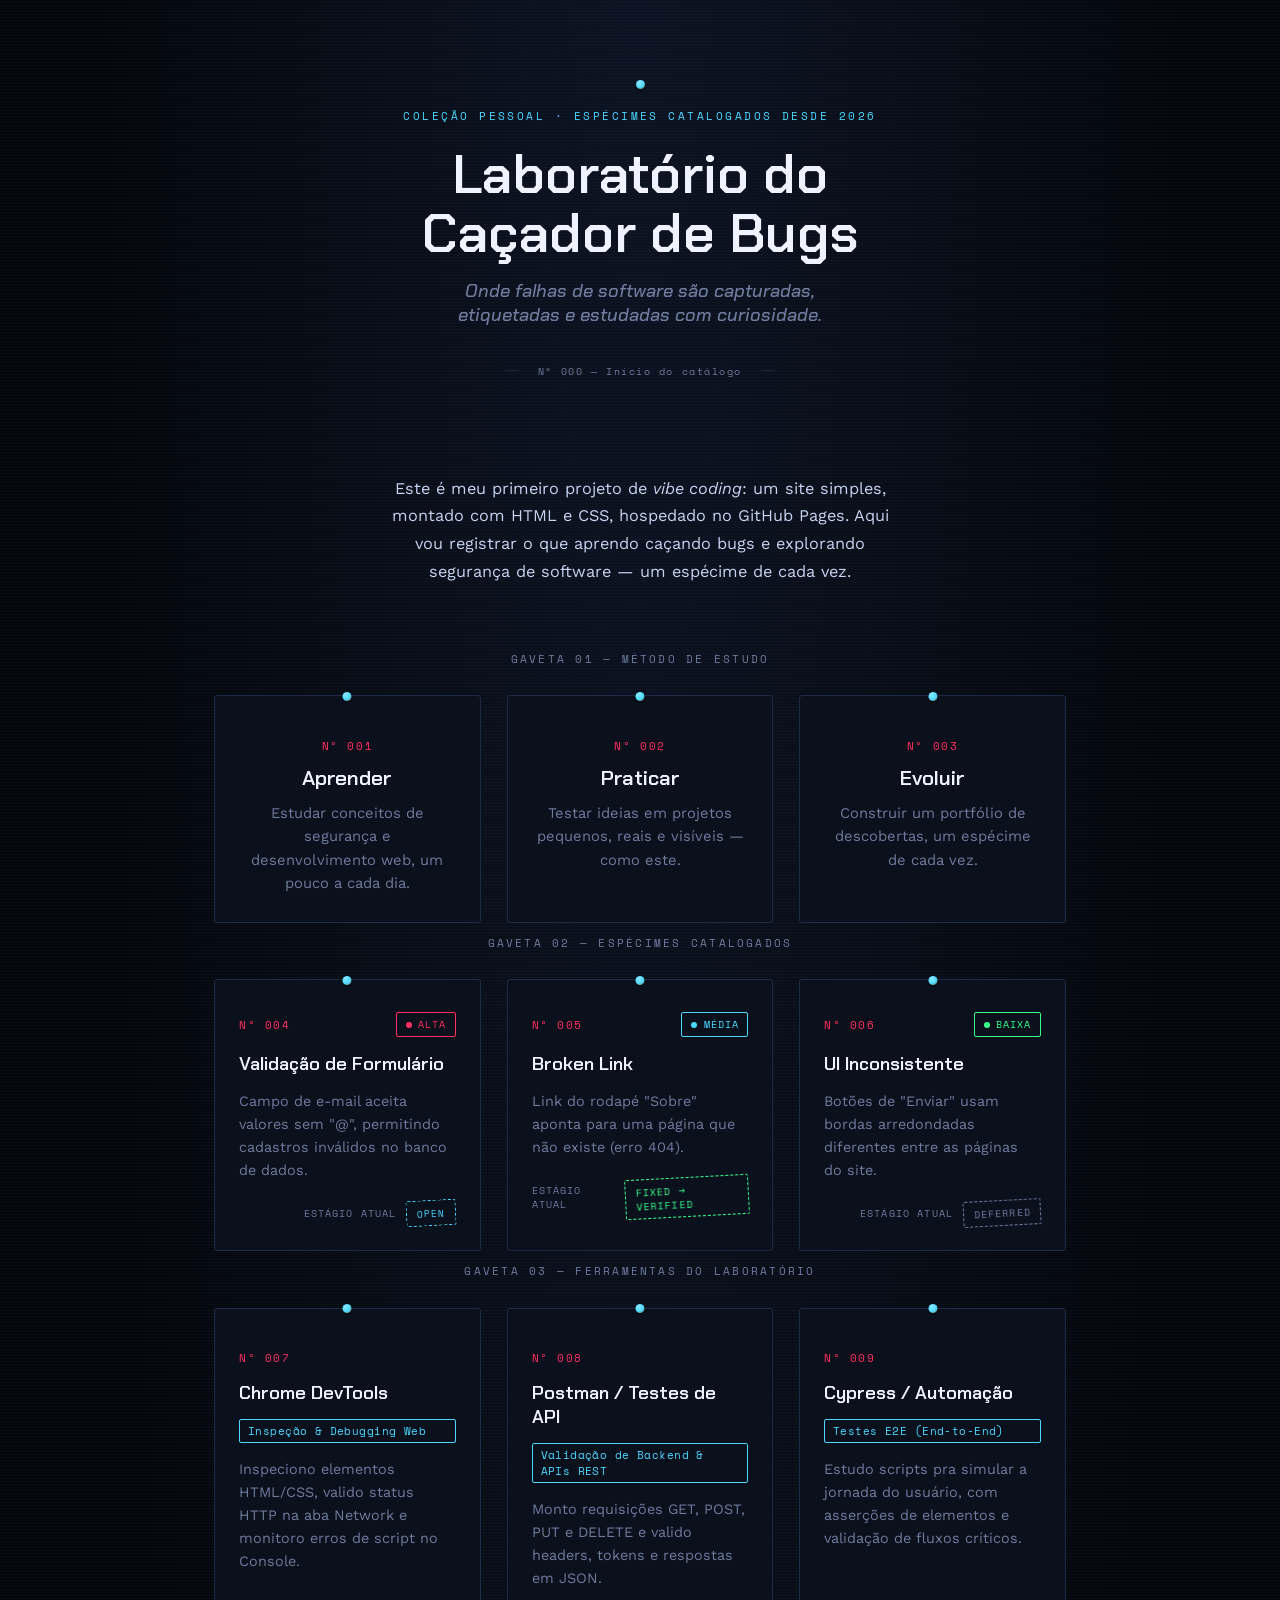
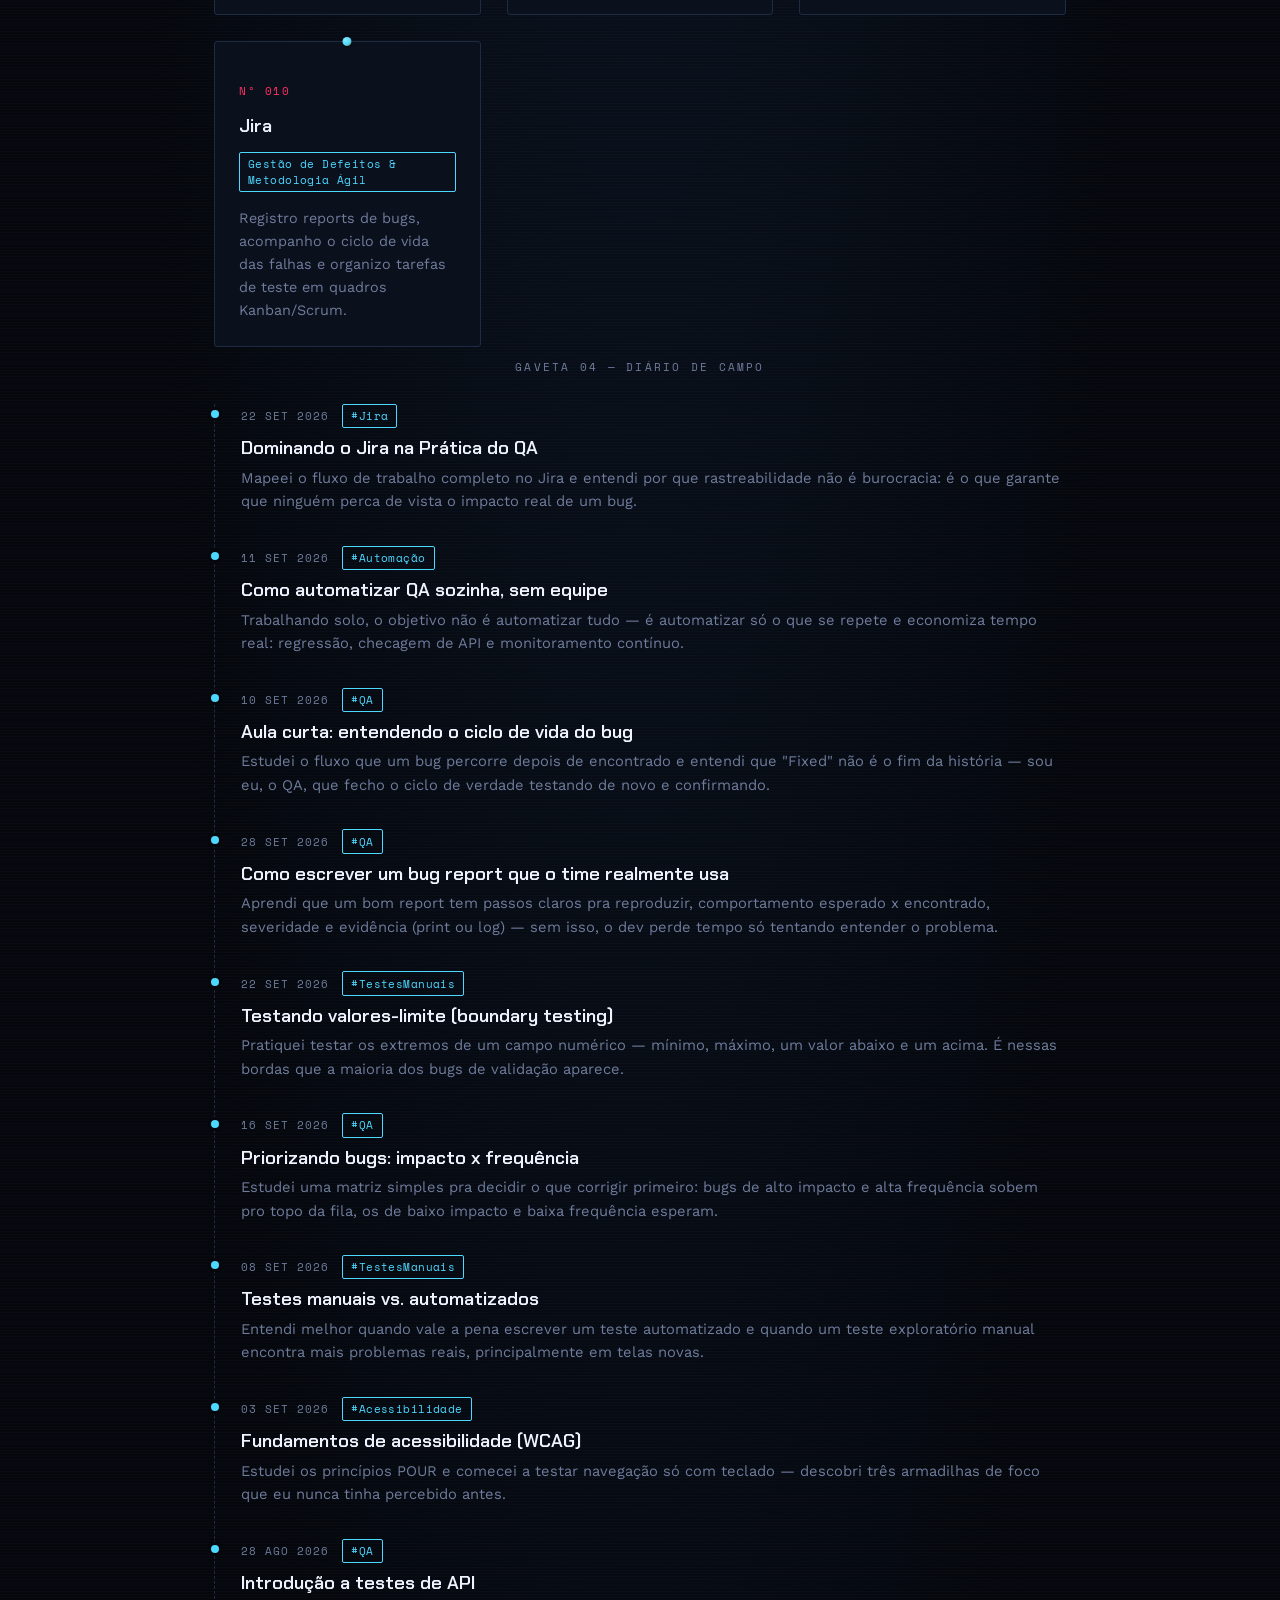
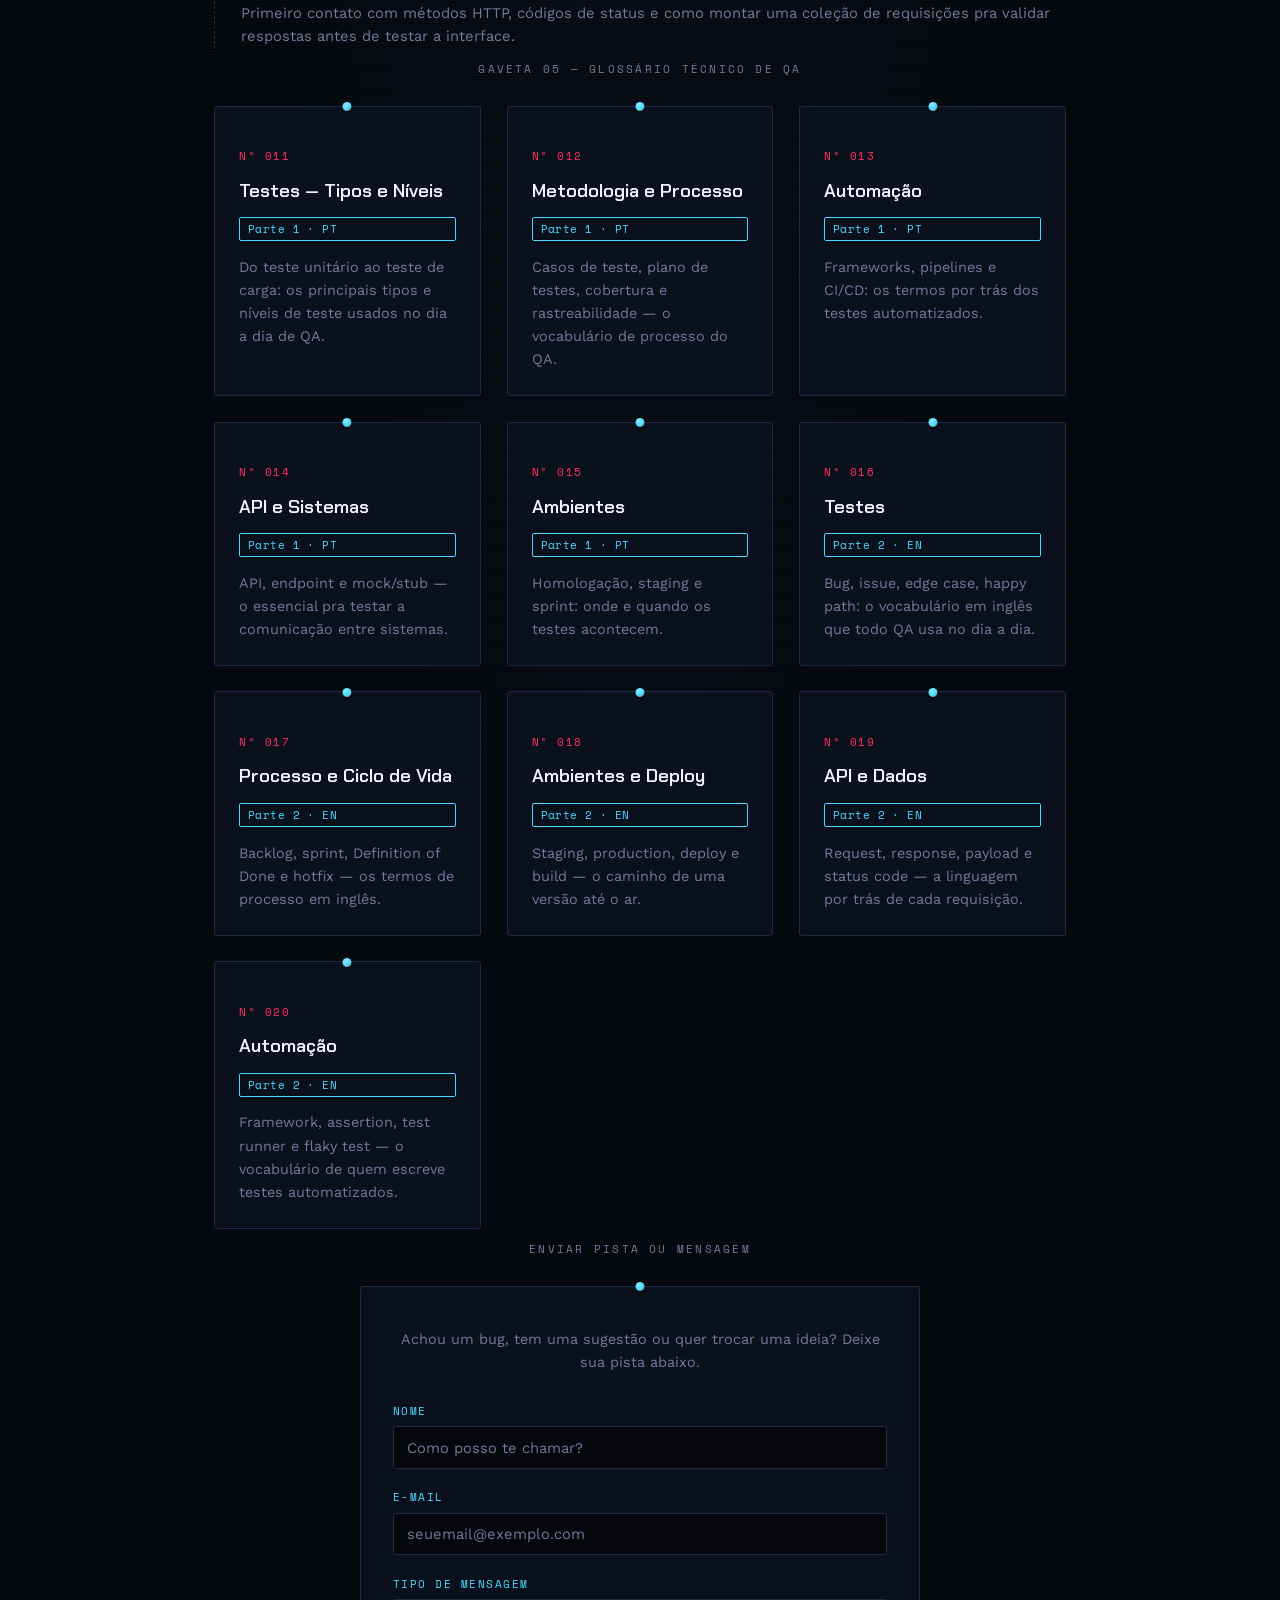
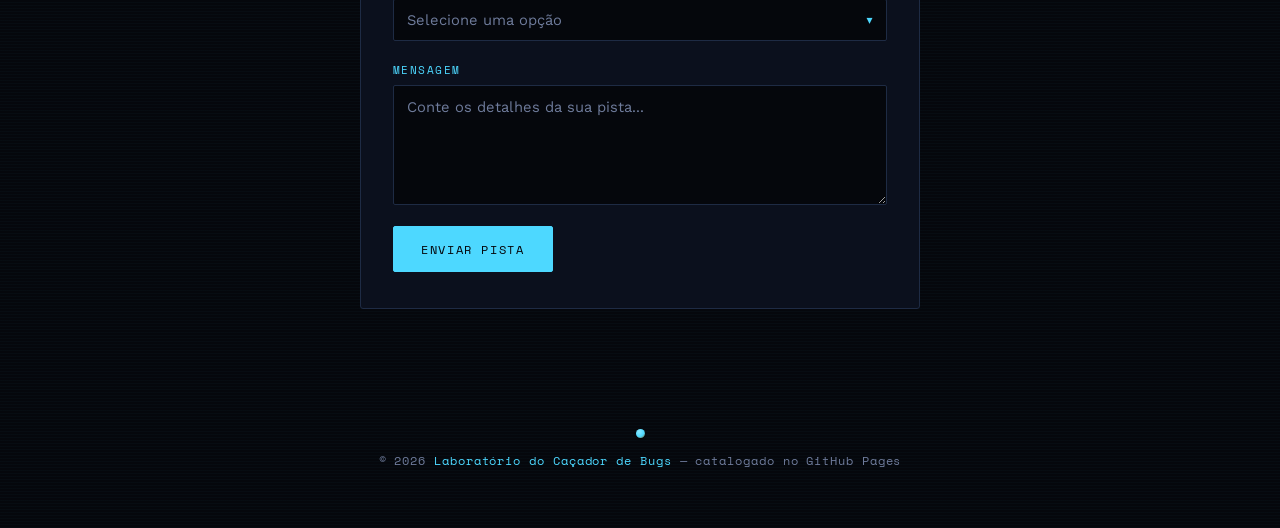
==== commit 4bf7590c: "Expand Jira card with full QA workflow and add 22/09 journal entry Co-Authored-By: Claude Sonnet 5 <" ====
--- a/index.html
+++ b/index.html
@@ -791,7 +791,16 @@
 
   <p class="catalog-label rise" style="animation-delay:1.22s">Gaveta 04 — Diário de Campo</p>
   <div class="journal">
-    <article class="journal-entry rise" style="animation-delay:1.28s" data-modal="journalSoloQA" role="button" tabindex="0" aria-haspopup="dialog">
+    <article class="journal-entry rise" style="animation-delay:1.28s" data-modal="journalJira" role="button" tabindex="0" aria-haspopup="dialog">
+      <div class="journal-entry__meta">
+        <time class="journal-date">22 set 2026</time>
+        <span class="tag">#Jira</span>
+      </div>
+      <h3>Dominando o Jira na Prática do QA</h3>
+      <p>Mapeei o fluxo de trabalho completo no Jira e entendi por que rastreabilidade não é burocracia: é o que garante que ninguém perca de vista o impacto real de um bug.</p>
+    </article>
+
+    <article class="journal-entry rise" style="animation-delay:1.34s" data-modal="journalSoloQA" role="button" tabindex="0" aria-haspopup="dialog">
       <div class="journal-entry__meta">
         <time class="journal-date">11 set 2026</time>
         <span class="tag">#Automação</span>
@@ -800,7 +809,7 @@
       <p>Trabalhando solo, o objetivo não é automatizar tudo — é automatizar só o que se repete e economiza tempo real: regressão, checagem de API e monitoramento contínuo.</p>
     </article>
 
-    <article class="journal-entry rise" style="animation-delay:1.34s" data-modal="journalBugLifecycle" role="button" tabindex="0" aria-haspopup="dialog">
+    <article class="journal-entry rise" style="animation-delay:1.4s" data-modal="journalBugLifecycle" role="button" tabindex="0" aria-haspopup="dialog">
       <div class="journal-entry__meta">
         <time class="journal-date">10 set 2026</time>
         <span class="tag">#QA</span>
@@ -809,7 +818,7 @@
       <p>Estudei o fluxo que um bug percorre depois de encontrado e entendi que "Fixed" não é o fim da história — sou eu, o QA, que fecho o ciclo de verdade testando de novo e confirmando.</p>
     </article>
 
-    <article class="journal-entry rise" style="animation-delay:1.4s" data-modal="journalBugReport" role="button" tabindex="0" aria-haspopup="dialog">
+    <article class="journal-entry rise" style="animation-delay:1.46s" data-modal="journalBugReport" role="button" tabindex="0" aria-haspopup="dialog">
       <div class="journal-entry__meta">
         <time class="journal-date">28 set 2026</time>
         <span class="tag">#QA</span>
@@ -818,7 +827,7 @@
       <p>Aprendi que um bom report tem passos claros pra reproduzir, comportamento esperado x encontrado, severidade e evidência (print ou log) — sem isso, o dev perde tempo só tentando entender o problema.</p>
     </article>
 
-    <article class="journal-entry rise" style="animation-delay:1.46s" data-modal="journalBoundary" role="button" tabindex="0" aria-haspopup="dialog">
+    <article class="journal-entry rise" style="animation-delay:1.52s" data-modal="journalBoundary" role="button" tabindex="0" aria-haspopup="dialog">
       <div class="journal-entry__meta">
         <time class="journal-date">22 set 2026</time>
         <span class="tag">#TestesManuais</span>
@@ -827,7 +836,7 @@
       <p>Pratiquei testar os extremos de um campo numérico — mínimo, máximo, um valor abaixo e um acima. É nessas bordas que a maioria dos bugs de validação aparece.</p>
     </article>
 
-    <article class="journal-entry rise" style="animation-delay:1.52s" data-modal="journalPriority" role="button" tabindex="0" aria-haspopup="dialog">
+    <article class="journal-entry rise" style="animation-delay:1.58s" data-modal="journalPriority" role="button" tabindex="0" aria-haspopup="dialog">
       <div class="journal-entry__meta">
         <time class="journal-date">16 set 2026</time>
         <span class="tag">#QA</span>
@@ -836,7 +845,7 @@
       <p>Estudei uma matriz simples pra decidir o que corrigir primeiro: bugs de alto impacto e alta frequência sobem pro topo da fila, os de baixo impacto e baixa frequência esperam.</p>
     </article>
 
-    <article class="journal-entry rise" style="animation-delay:1.58s">
+    <article class="journal-entry rise" style="animation-delay:1.64s">
       <div class="journal-entry__meta">
         <time class="journal-date">08 set 2026</time>
         <span class="tag">#TestesManuais</span>
@@ -845,7 +854,7 @@
       <p>Entendi melhor quando vale a pena escrever um teste automatizado e quando um teste exploratório manual encontra mais problemas reais, principalmente em telas novas.</p>
     </article>
 
-    <article class="journal-entry rise" style="animation-delay:1.64s">
+    <article class="journal-entry rise" style="animation-delay:1.7s">
       <div class="journal-entry__meta">
         <time class="journal-date">03 set 2026</time>
         <span class="tag">#Acessibilidade</span>
@@ -854,7 +863,7 @@
       <p>Estudei os princípios POUR e comecei a testar navegação só com teclado — descobri três armadilhas de foco que eu nunca tinha percebido antes.</p>
     </article>
 
-    <article class="journal-entry rise" style="animation-delay:1.7s">
+    <article class="journal-entry rise" style="animation-delay:1.76s">
       <div class="journal-entry__meta">
         <time class="journal-date">28 ago 2026</time>
         <span class="tag">#QA</span>
@@ -864,9 +873,9 @@
     </article>
   </div>
 
-  <p class="catalog-label rise" style="animation-delay:1.76s">Gaveta 05 — Glossário Técnico de QA</p>
+  <p class="catalog-label rise" style="animation-delay:1.82s">Gaveta 05 — Glossário Técnico de QA</p>
   <div class="cards">
-    <div class="specimen-card rise" style="animation-delay:1.82s" data-modal="glossary011" role="button" tabindex="0" aria-haspopup="dialog">
+    <div class="specimen-card rise" style="animation-delay:1.88s" data-modal="glossary011" role="button" tabindex="0" aria-haspopup="dialog">
       <span class="pin"></span>
       <div class="specimen-no">Nº 011</div>
       <h3>Testes — Tipos e Níveis</h3>
@@ -874,7 +883,7 @@
       <p class="specimen-desc">Do teste unitário ao teste de carga: os principais tipos e níveis de teste usados no dia a dia de QA.</p>
     </div>
 
-    <div class="specimen-card rise" style="animation-delay:1.88s" data-modal="glossary012" role="button" tabindex="0" aria-haspopup="dialog">
+    <div class="specimen-card rise" style="animation-delay:1.94s" data-modal="glossary012" role="button" tabindex="0" aria-haspopup="dialog">
       <span class="pin"></span>
       <div class="specimen-no">Nº 012</div>
       <h3>Metodologia e Processo</h3>
@@ -882,7 +891,7 @@
       <p class="specimen-desc">Casos de teste, plano de testes, cobertura e rastreabilidade — o vocabulário de processo do QA.</p>
     </div>
 
-    <div class="specimen-card rise" style="animation-delay:1.94s" data-modal="glossary013" role="button" tabindex="0" aria-haspopup="dialog">
+    <div class="specimen-card rise" style="animation-delay:2s" data-modal="glossary013" role="button" tabindex="0" aria-haspopup="dialog">
       <span class="pin"></span>
       <div class="specimen-no">Nº 013</div>
       <h3>Automação</h3>
@@ -890,7 +899,7 @@
       <p class="specimen-desc">Frameworks, pipelines e CI/CD: os termos por trás dos testes automatizados.</p>
     </div>
 
-    <div class="specimen-card rise" style="animation-delay:2s" data-modal="glossary014" role="button" tabindex="0" aria-haspopup="dialog">
+    <div class="specimen-card rise" style="animation-delay:2.06s" data-modal="glossary014" role="button" tabindex="0" aria-haspopup="dialog">
       <span class="pin"></span>
       <div class="specimen-no">Nº 014</div>
       <h3>API e Sistemas</h3>
@@ -898,7 +907,7 @@
       <p class="specimen-desc">API, endpoint e mock/stub — o essencial pra testar a comunicação entre sistemas.</p>
     </div>
 
-    <div class="specimen-card rise" style="animation-delay:2.06s" data-modal="glossary015" role="button" tabindex="0" aria-haspopup="dialog">
+    <div class="specimen-card rise" style="animation-delay:2.12s" data-modal="glossary015" role="button" tabindex="0" aria-haspopup="dialog">
       <span class="pin"></span>
       <div class="specimen-no">Nº 015</div>
       <h3>Ambientes</h3>
@@ -906,7 +915,7 @@
       <p class="specimen-desc">Homologação, staging e sprint: onde e quando os testes acontecem.</p>
     </div>
 
-    <div class="specimen-card rise" style="animation-delay:2.12s" data-modal="glossary016" role="button" tabindex="0" aria-haspopup="dialog">
+    <div class="specimen-card rise" style="animation-delay:2.18s" data-modal="glossary016" role="button" tabindex="0" aria-haspopup="dialog">
       <span class="pin"></span>
       <div class="specimen-no">Nº 016</div>
       <h3>Testes</h3>
@@ -914,7 +923,7 @@
       <p class="specimen-desc">Bug, issue, edge case, happy path: o vocabulário em inglês que todo QA usa no dia a dia.</p>
     </div>
 
-    <div class="specimen-card rise" style="animation-delay:2.18s" data-modal="glossary017" role="button" tabindex="0" aria-haspopup="dialog">
+    <div class="specimen-card rise" style="animation-delay:2.24s" data-modal="glossary017" role="button" tabindex="0" aria-haspopup="dialog">
       <span class="pin"></span>
       <div class="specimen-no">Nº 017</div>
       <h3>Processo e Ciclo de Vida</h3>
@@ -922,7 +931,7 @@
       <p class="specimen-desc">Backlog, sprint, Definition of Done e hotfix — os termos de processo em inglês.</p>
     </div>
 
-    <div class="specimen-card rise" style="animation-delay:2.24s" data-modal="glossary018" role="button" tabindex="0" aria-haspopup="dialog">
+    <div class="specimen-card rise" style="animation-delay:2.3s" data-modal="glossary018" role="button" tabindex="0" aria-haspopup="dialog">
       <span class="pin"></span>
       <div class="specimen-no">Nº 018</div>
       <h3>Ambientes e Deploy</h3>
@@ -930,7 +939,7 @@
       <p class="specimen-desc">Staging, production, deploy e build — o caminho de uma versão até o ar.</p>
     </div>
 
-    <div class="specimen-card rise" style="animation-delay:2.3s" data-modal="glossary019" role="button" tabindex="0" aria-haspopup="dialog">
+    <div class="specimen-card rise" style="animation-delay:2.36s" data-modal="glossary019" role="button" tabindex="0" aria-haspopup="dialog">
       <span class="pin"></span>
       <div class="specimen-no">Nº 019</div>
       <h3>API e Dados</h3>
@@ -938,7 +947,7 @@
       <p class="specimen-desc">Request, response, payload e status code — a linguagem por trás de cada requisição.</p>
     </div>
 
-    <div class="specimen-card rise" style="animation-delay:2.36s" data-modal="glossary020" role="button" tabindex="0" aria-haspopup="dialog">
+    <div class="specimen-card rise" style="animation-delay:2.42s" data-modal="glossary020" role="button" tabindex="0" aria-haspopup="dialog">
       <span class="pin"></span>
       <div class="specimen-no">Nº 020</div>
       <h3>Automação</h3>
@@ -947,8 +956,8 @@
     </div>
   </div>
 
-  <p class="catalog-label rise" style="animation-delay:2.42s">Enviar Pista ou Mensagem</p>
-  <div class="contact-card rise" style="animation-delay:2.48s">
+  <p class="catalog-label rise" style="animation-delay:2.48s">Enviar Pista ou Mensagem</p>
+  <div class="contact-card rise" style="animation-delay:2.54s">
     <span class="pin"></span>
     <p class="contact-note">Achou um bug, tem uma sugestão ou quer trocar uma ideia? Deixe sua pista abaixo.</p>
     <form class="contact-form" id="contact-form" action="https://formspree.io/f/xkjnplwg" method="POST">
@@ -1248,8 +1257,58 @@
           <p>Gestão de Defeitos &amp; Metodologia Ágil</p>
         </div>
         <div class="modal-section">
-          <h4>Como utilizo</h4>
-          <p>Registro de reports de bugs detalhados, acompanhamento do ciclo de vida das falhas e organização de tarefas de teste em quadros Kanban/Scrum.</p>
+          <h4>Projetos e boards</h4>
+          <p>Cada projeto tem um board <strong>Scrum</strong> ou <strong>Kanban</strong>, onde as tarefas viram cartões organizados em colunas: <strong>To Do</strong> (fila de espera), <strong>In Progress</strong> (sendo trabalhada), <strong>In Review</strong> (aguardando revisão ou teste) e <strong>Done</strong> (concluída). Arrastar um cartão entre colunas é como o time inteiro acompanha o andamento sem precisar perguntar.</p>
+        </div>
+        <div class="modal-section">
+          <h4>Tipos de issue</h4>
+          <p>Nem todo item do board é um bug. Uma <strong>Epic</strong> é uma funcionalidade grande, que normalmente vira várias tarefas menores. Uma <strong>Story</strong> ou <strong>Task</strong> é um requisito de desenvolvimento — algo novo que o time constrói. Já um <strong>Bug</strong> é um defeito reportado: algo que já existia e não deveria estar quebrado.</p>
+        </div>
+        <div class="modal-section">
+          <h4>Ciclo de vida de um bug no Jira</h4>
+          <ol class="modal-steps">
+            <li>Crio o bug com título claro, passos para reproduzir, severidade, ambiente e evidências.</li>
+            <li>Atribuo (<strong>Assignee</strong>) ao desenvolvedor responsável.</li>
+            <li>Acompanho a transição de status conforme a correção avança: <strong>In Progress</strong> → <strong>Ready for Test</strong> → <strong>Done</strong>.</li>
+            <li>Se o bug persistir na retestagem, faço o <strong>Reopen</strong> e ele volta pro início do ciclo.</li>
+          </ol>
+        </div>
+        <div class="modal-section">
+          <h4>Campos essenciais do report</h4>
+          <dl class="modal-glossary">
+            <dt>Priority</dt>
+            <dd>Urgência de negócio — o quanto isso precisa ser resolvido logo.</dd>
+            <dt>Severity</dt>
+            <dd>Impacto técnico — o quanto isso quebra o sistema.</dd>
+            <dt>Components</dt>
+            <dd>Qual parte do sistema é afetada (ex: login, checkout, API).</dd>
+            <dt>Fix Version</dt>
+            <dd>Em qual versão/release a correção deve entrar.</dd>
+            <dt>Linked Issues</dt>
+            <dd>Vincula o bug à Story de origem, garantindo rastreabilidade.</dd>
+          </dl>
+        </div>
+      `
+    },
+    journalJira: {
+      no: '22 set 2026',
+      title: 'Dominando o Jira na Prática do QA',
+      html: `
+        <div class="modal-section">
+          <h4>O que mapeei hoje</h4>
+          <p>Passei o dia mapeando o fluxo de trabalho completo dentro do <strong>Jira</strong>: como uma tarefa nasce, passa pelas colunas do quadro e chega no fim do ciclo. Ver o processo inteiro de uma vez ajudou a entender por que cada campo do report existe.</p>
+        </div>
+        <div class="modal-section">
+          <h4>Como reportar bugs com clareza</h4>
+          <p>Reforcei o que faz um bug ser fácil de entender: um <strong>título objetivo</strong>, o <strong>ambiente</strong> onde aconteceu, <strong>passos detalhados</strong> pra reproduzir, o <strong>resultado esperado</strong> comparado ao <strong>resultado obtido</strong>, e anexos com evidências — print, vídeo ou log.</p>
+        </div>
+        <div class="modal-section">
+          <h4>Rastreabilidade</h4>
+          <p>Entendi a importância de vincular cada falha à <strong>User Story</strong> de origem (Linked Issues). Isso garante que o time enxergue o impacto real da regressão, em vez de tratar o bug como um problema isolado sem contexto.</p>
+        </div>
+        <div class="modal-section">
+          <h4>Organização no quadro</h4>
+          <p>Pratiquei acompanhar o ciclo de vida das issues nas colunas do quadro <strong>Kanban/Scrum</strong>, movendo cada card conforme o status muda — o que mantém a comunicação transparente com o time do projeto, sem precisar de status meeting pra saber onde cada coisa está.</p>
         </div>
       `
     },
@@ -1270,6 +1329,10 @@
         <div class="modal-section">
           <h4>Regra prática</h4>
           <p>Automatizo só o que eu testaria manualmente mais de 3 vezes por semana. O resto, mantenho manual.</p>
+        </div>
+        <div class="modal-section">
+          <h4>Bônus do dia</h4>
+          <p>Pra ajudar nesses estudos diários de QA, também integrei hoje ao site um <strong>Glossário Técnico</strong> completo, com termos em português e inglês — ele passou a ser a <strong>Gaveta 05</strong> do laboratório.</p>
         </div>
       `
     },
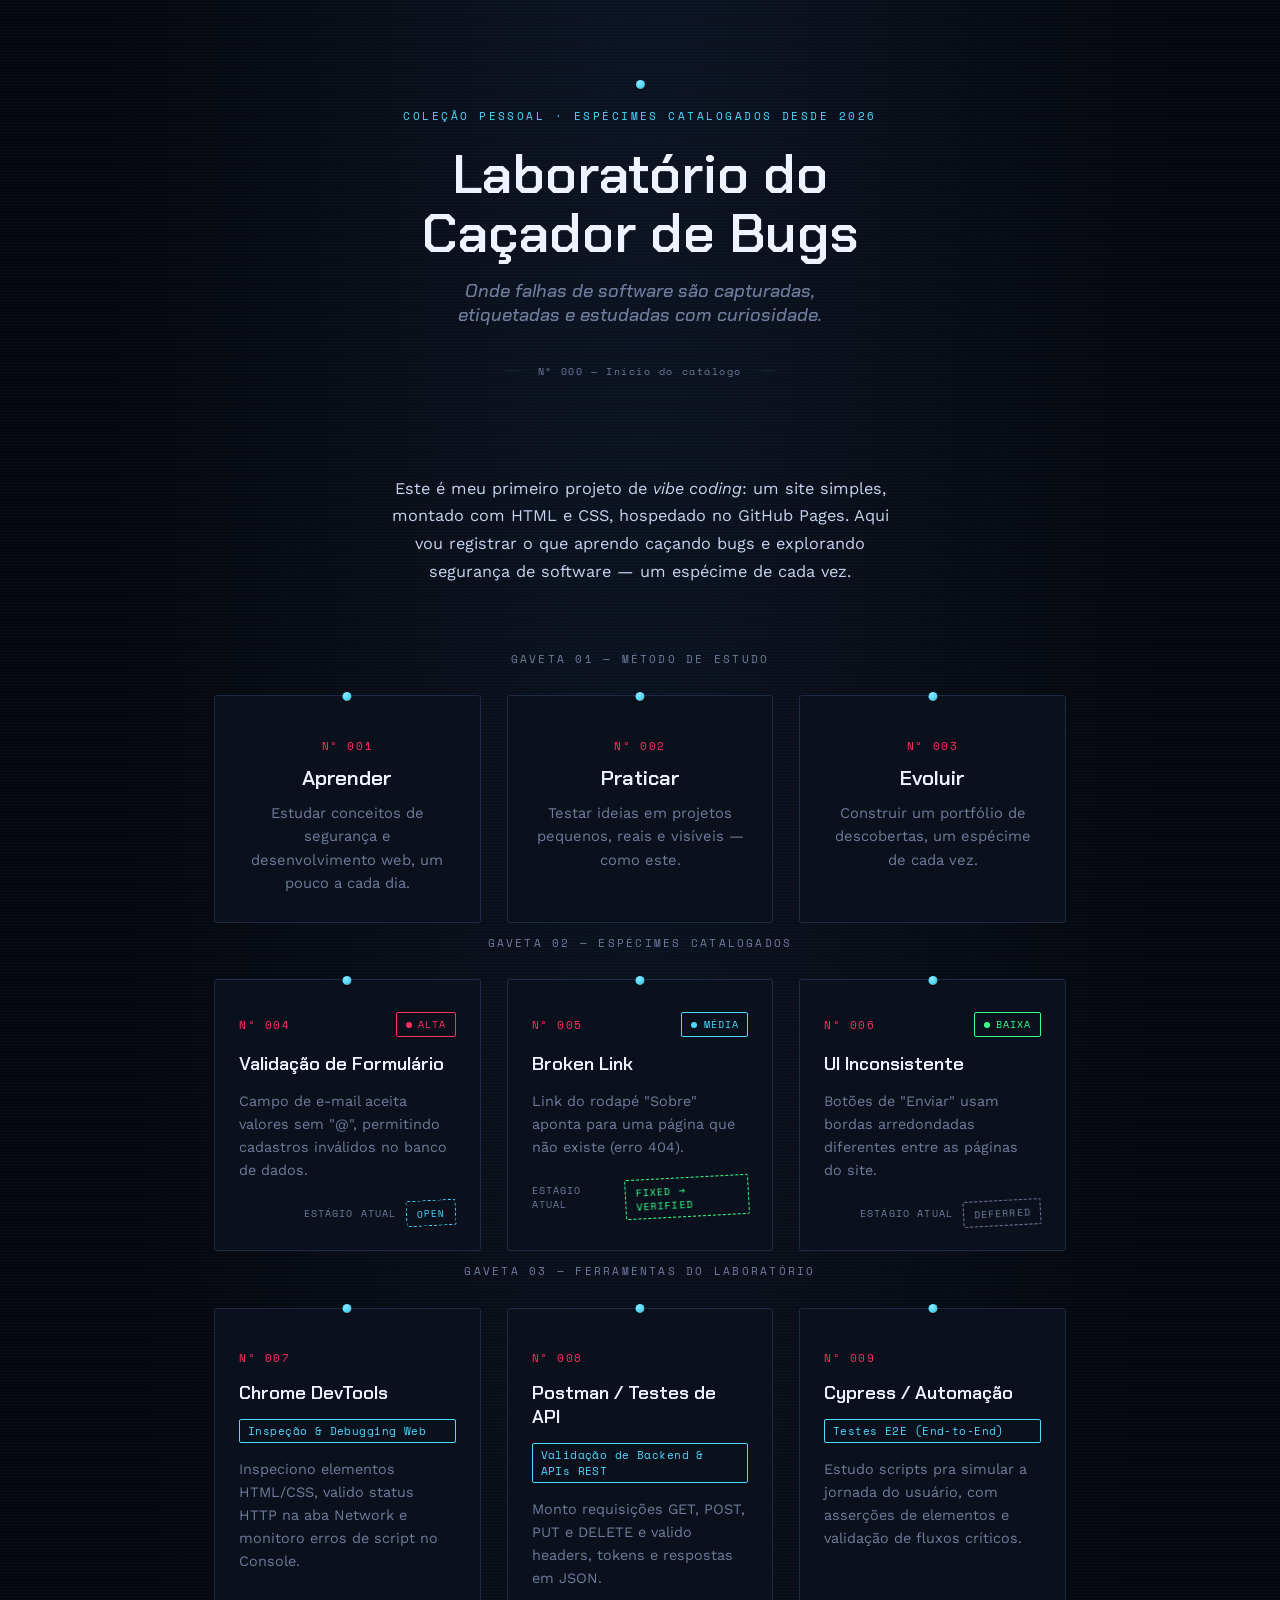
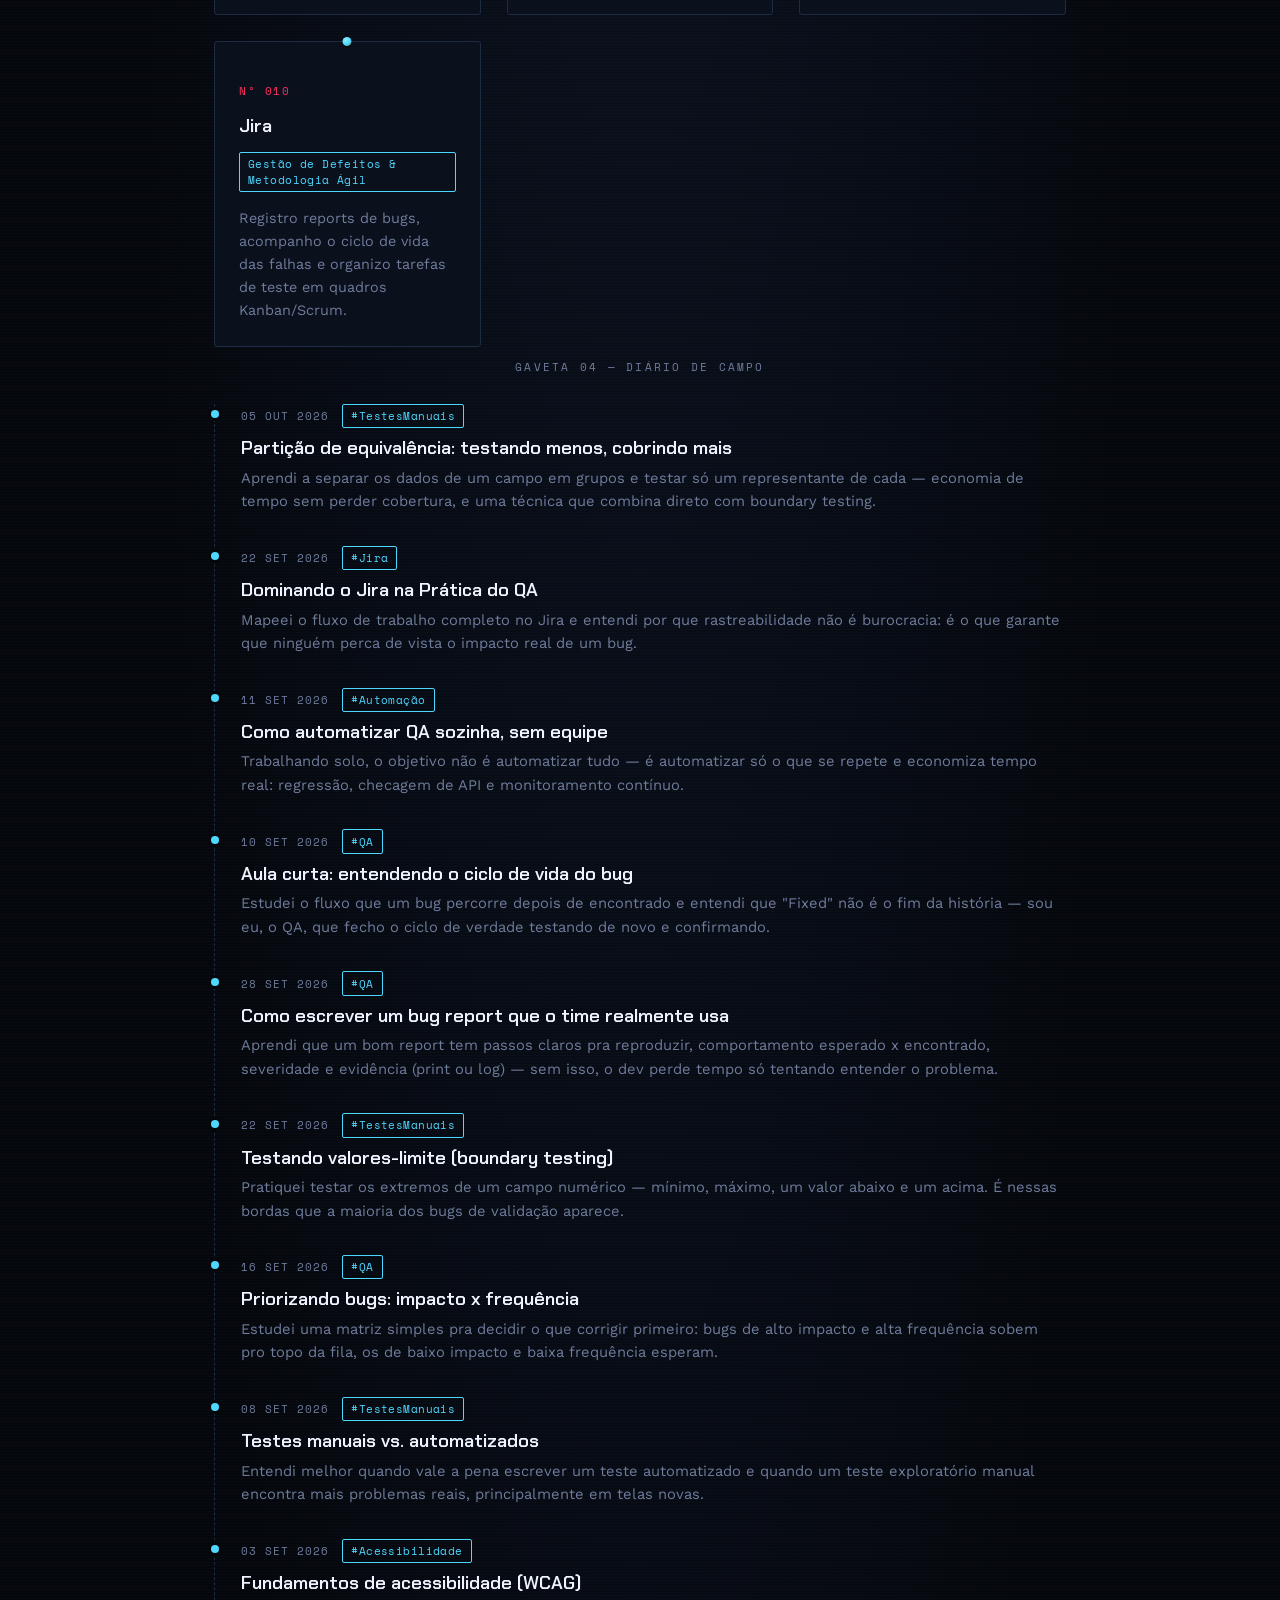
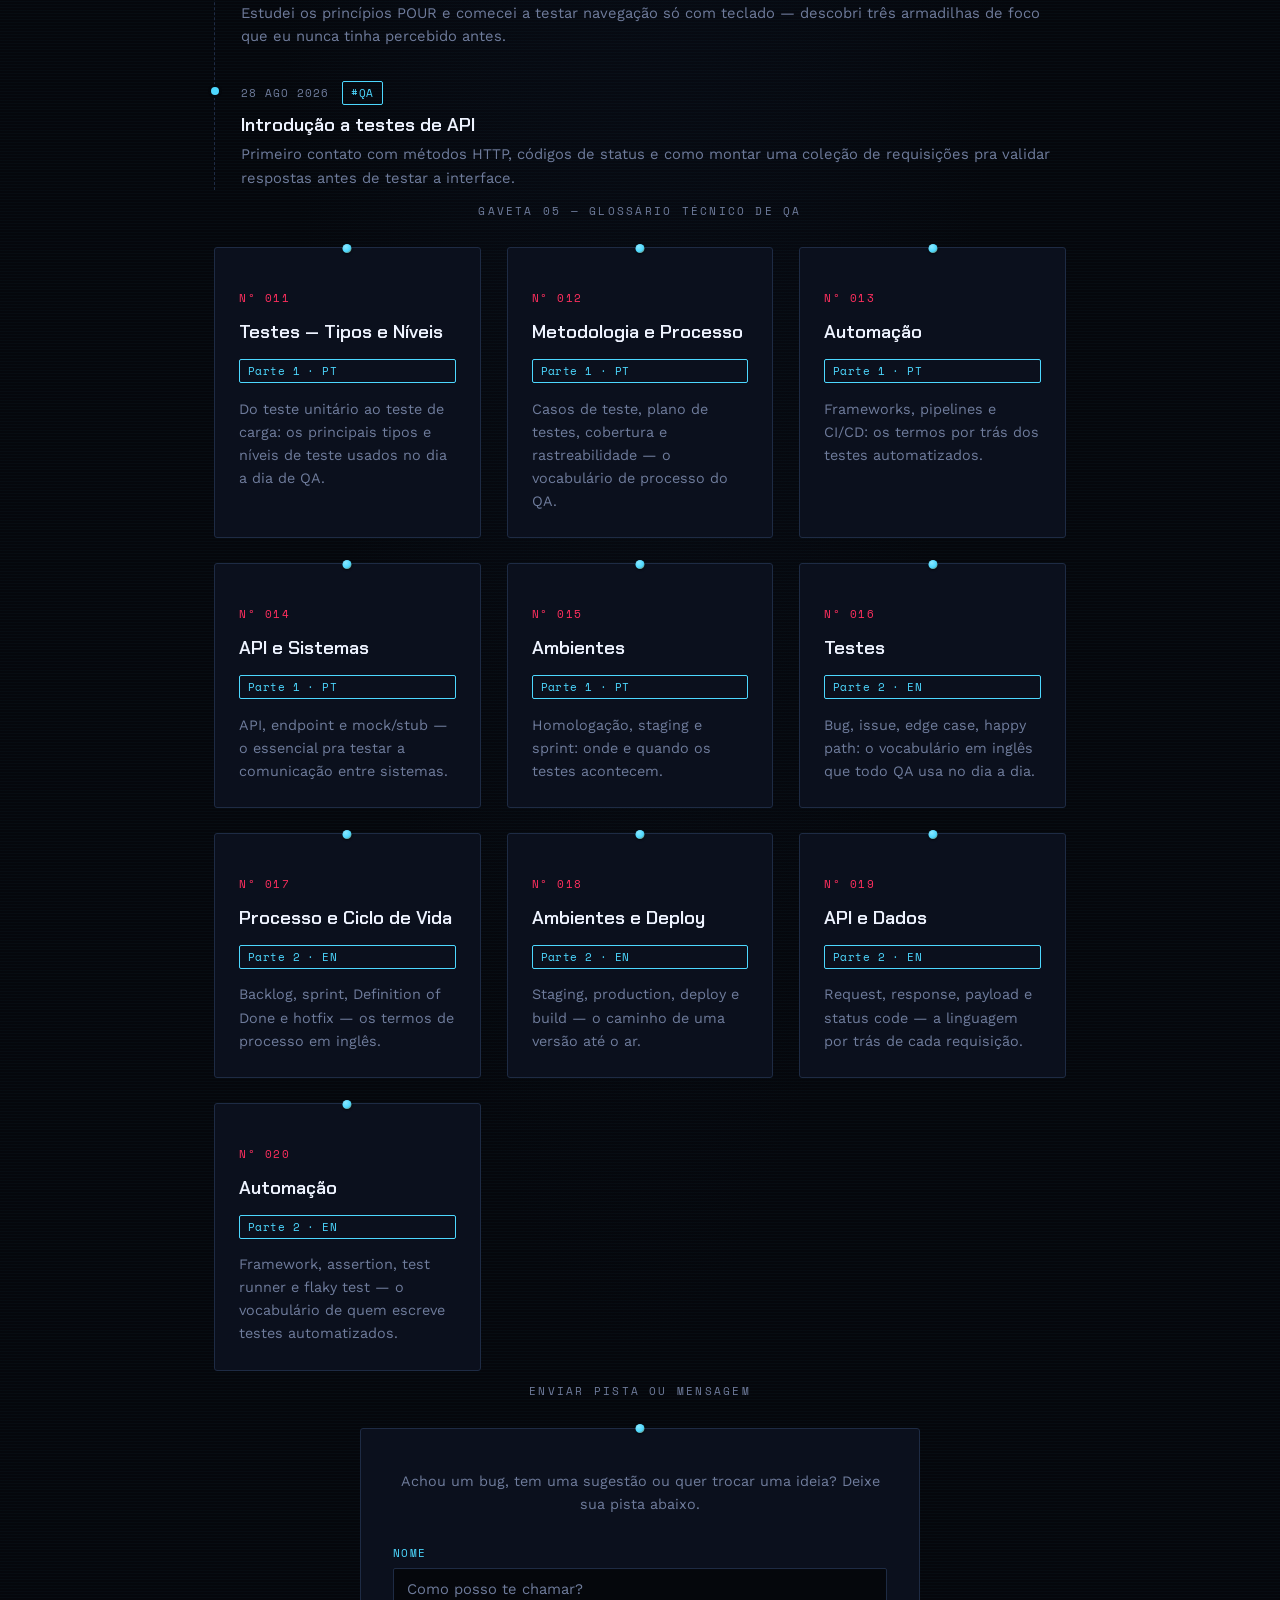
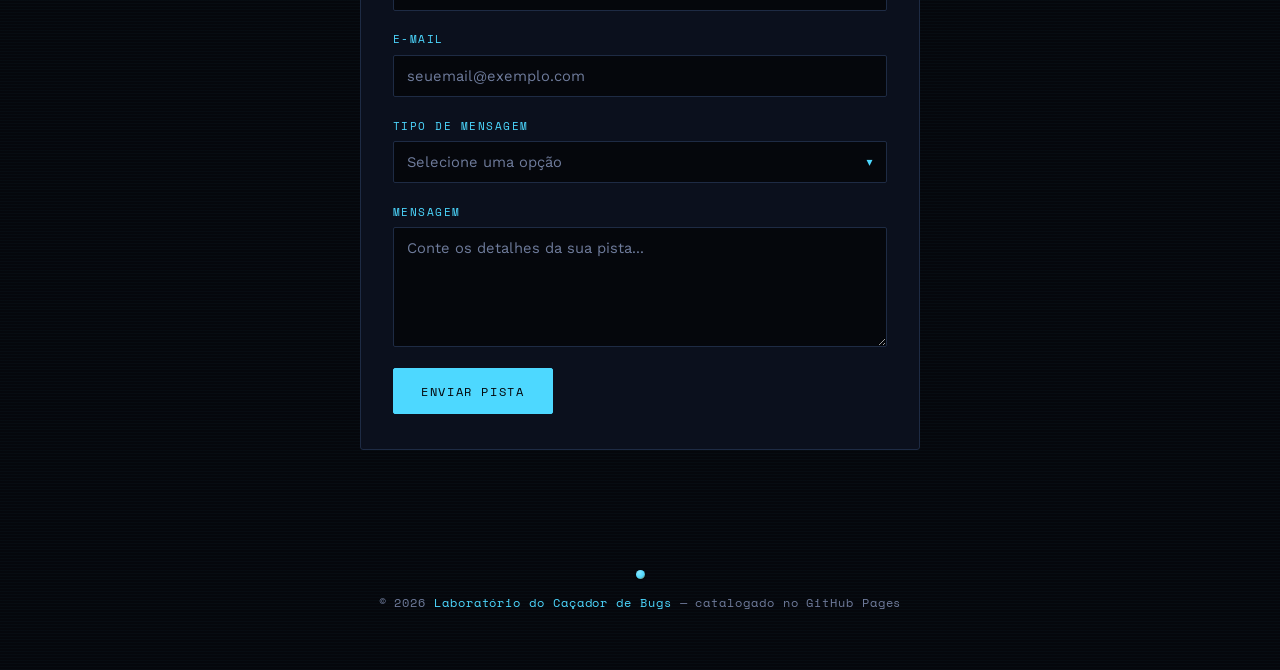
==== commit 5a272423: "Add journal entry on equivalence partitioning technique Co-Authored-By: Claude Sonnet 5 <noreply@ant" ====
--- a/index.html
+++ b/index.html
@@ -791,7 +791,16 @@
 
   <p class="catalog-label rise" style="animation-delay:1.22s">Gaveta 04 — Diário de Campo</p>
   <div class="journal">
-    <article class="journal-entry rise" style="animation-delay:1.28s" data-modal="journalJira" role="button" tabindex="0" aria-haspopup="dialog">
+    <article class="journal-entry rise" style="animation-delay:1.28s" data-modal="journalPartition" role="button" tabindex="0" aria-haspopup="dialog">
+      <div class="journal-entry__meta">
+        <time class="journal-date">05 out 2026</time>
+        <span class="tag">#TestesManuais</span>
+      </div>
+      <h3>Partição de equivalência: testando menos, cobrindo mais</h3>
+      <p>Aprendi a separar os dados de um campo em grupos e testar só um representante de cada — economia de tempo sem perder cobertura, e uma técnica que combina direto com boundary testing.</p>
+    </article>
+
+    <article class="journal-entry rise" style="animation-delay:1.34s" data-modal="journalJira" role="button" tabindex="0" aria-haspopup="dialog">
       <div class="journal-entry__meta">
         <time class="journal-date">22 set 2026</time>
         <span class="tag">#Jira</span>
@@ -800,7 +809,7 @@
       <p>Mapeei o fluxo de trabalho completo no Jira e entendi por que rastreabilidade não é burocracia: é o que garante que ninguém perca de vista o impacto real de um bug.</p>
     </article>
 
-    <article class="journal-entry rise" style="animation-delay:1.34s" data-modal="journalSoloQA" role="button" tabindex="0" aria-haspopup="dialog">
+    <article class="journal-entry rise" style="animation-delay:1.4s" data-modal="journalSoloQA" role="button" tabindex="0" aria-haspopup="dialog">
       <div class="journal-entry__meta">
         <time class="journal-date">11 set 2026</time>
         <span class="tag">#Automação</span>
@@ -809,7 +818,7 @@
       <p>Trabalhando solo, o objetivo não é automatizar tudo — é automatizar só o que se repete e economiza tempo real: regressão, checagem de API e monitoramento contínuo.</p>
     </article>
 
-    <article class="journal-entry rise" style="animation-delay:1.4s" data-modal="journalBugLifecycle" role="button" tabindex="0" aria-haspopup="dialog">
+    <article class="journal-entry rise" style="animation-delay:1.46s" data-modal="journalBugLifecycle" role="button" tabindex="0" aria-haspopup="dialog">
       <div class="journal-entry__meta">
         <time class="journal-date">10 set 2026</time>
         <span class="tag">#QA</span>
@@ -818,7 +827,7 @@
       <p>Estudei o fluxo que um bug percorre depois de encontrado e entendi que "Fixed" não é o fim da história — sou eu, o QA, que fecho o ciclo de verdade testando de novo e confirmando.</p>
     </article>
 
-    <article class="journal-entry rise" style="animation-delay:1.46s" data-modal="journalBugReport" role="button" tabindex="0" aria-haspopup="dialog">
+    <article class="journal-entry rise" style="animation-delay:1.52s" data-modal="journalBugReport" role="button" tabindex="0" aria-haspopup="dialog">
       <div class="journal-entry__meta">
         <time class="journal-date">28 set 2026</time>
         <span class="tag">#QA</span>
@@ -827,7 +836,7 @@
       <p>Aprendi que um bom report tem passos claros pra reproduzir, comportamento esperado x encontrado, severidade e evidência (print ou log) — sem isso, o dev perde tempo só tentando entender o problema.</p>
     </article>
 
-    <article class="journal-entry rise" style="animation-delay:1.52s" data-modal="journalBoundary" role="button" tabindex="0" aria-haspopup="dialog">
+    <article class="journal-entry rise" style="animation-delay:1.58s" data-modal="journalBoundary" role="button" tabindex="0" aria-haspopup="dialog">
       <div class="journal-entry__meta">
         <time class="journal-date">22 set 2026</time>
         <span class="tag">#TestesManuais</span>
@@ -836,7 +845,7 @@
       <p>Pratiquei testar os extremos de um campo numérico — mínimo, máximo, um valor abaixo e um acima. É nessas bordas que a maioria dos bugs de validação aparece.</p>
     </article>
 
-    <article class="journal-entry rise" style="animation-delay:1.58s" data-modal="journalPriority" role="button" tabindex="0" aria-haspopup="dialog">
+    <article class="journal-entry rise" style="animation-delay:1.64s" data-modal="journalPriority" role="button" tabindex="0" aria-haspopup="dialog">
       <div class="journal-entry__meta">
         <time class="journal-date">16 set 2026</time>
         <span class="tag">#QA</span>
@@ -845,7 +854,7 @@
       <p>Estudei uma matriz simples pra decidir o que corrigir primeiro: bugs de alto impacto e alta frequência sobem pro topo da fila, os de baixo impacto e baixa frequência esperam.</p>
     </article>
 
-    <article class="journal-entry rise" style="animation-delay:1.64s">
+    <article class="journal-entry rise" style="animation-delay:1.7s">
       <div class="journal-entry__meta">
         <time class="journal-date">08 set 2026</time>
         <span class="tag">#TestesManuais</span>
@@ -854,7 +863,7 @@
       <p>Entendi melhor quando vale a pena escrever um teste automatizado e quando um teste exploratório manual encontra mais problemas reais, principalmente em telas novas.</p>
     </article>
 
-    <article class="journal-entry rise" style="animation-delay:1.7s">
+    <article class="journal-entry rise" style="animation-delay:1.76s">
       <div class="journal-entry__meta">
         <time class="journal-date">03 set 2026</time>
         <span class="tag">#Acessibilidade</span>
@@ -863,7 +872,7 @@
       <p>Estudei os princípios POUR e comecei a testar navegação só com teclado — descobri três armadilhas de foco que eu nunca tinha percebido antes.</p>
     </article>
 
-    <article class="journal-entry rise" style="animation-delay:1.76s">
+    <article class="journal-entry rise" style="animation-delay:1.82s">
       <div class="journal-entry__meta">
         <time class="journal-date">28 ago 2026</time>
         <span class="tag">#QA</span>
@@ -873,9 +882,9 @@
     </article>
   </div>
 
-  <p class="catalog-label rise" style="animation-delay:1.82s">Gaveta 05 — Glossário Técnico de QA</p>
+  <p class="catalog-label rise" style="animation-delay:1.88s">Gaveta 05 — Glossário Técnico de QA</p>
   <div class="cards">
-    <div class="specimen-card rise" style="animation-delay:1.88s" data-modal="glossary011" role="button" tabindex="0" aria-haspopup="dialog">
+    <div class="specimen-card rise" style="animation-delay:1.94s" data-modal="glossary011" role="button" tabindex="0" aria-haspopup="dialog">
       <span class="pin"></span>
       <div class="specimen-no">Nº 011</div>
       <h3>Testes — Tipos e Níveis</h3>
@@ -883,7 +892,7 @@
       <p class="specimen-desc">Do teste unitário ao teste de carga: os principais tipos e níveis de teste usados no dia a dia de QA.</p>
     </div>
 
-    <div class="specimen-card rise" style="animation-delay:1.94s" data-modal="glossary012" role="button" tabindex="0" aria-haspopup="dialog">
+    <div class="specimen-card rise" style="animation-delay:2s" data-modal="glossary012" role="button" tabindex="0" aria-haspopup="dialog">
       <span class="pin"></span>
       <div class="specimen-no">Nº 012</div>
       <h3>Metodologia e Processo</h3>
@@ -891,7 +900,7 @@
       <p class="specimen-desc">Casos de teste, plano de testes, cobertura e rastreabilidade — o vocabulário de processo do QA.</p>
     </div>
 
-    <div class="specimen-card rise" style="animation-delay:2s" data-modal="glossary013" role="button" tabindex="0" aria-haspopup="dialog">
+    <div class="specimen-card rise" style="animation-delay:2.06s" data-modal="glossary013" role="button" tabindex="0" aria-haspopup="dialog">
       <span class="pin"></span>
       <div class="specimen-no">Nº 013</div>
       <h3>Automação</h3>
@@ -899,7 +908,7 @@
       <p class="specimen-desc">Frameworks, pipelines e CI/CD: os termos por trás dos testes automatizados.</p>
     </div>
 
-    <div class="specimen-card rise" style="animation-delay:2.06s" data-modal="glossary014" role="button" tabindex="0" aria-haspopup="dialog">
+    <div class="specimen-card rise" style="animation-delay:2.12s" data-modal="glossary014" role="button" tabindex="0" aria-haspopup="dialog">
       <span class="pin"></span>
       <div class="specimen-no">Nº 014</div>
       <h3>API e Sistemas</h3>
@@ -907,7 +916,7 @@
       <p class="specimen-desc">API, endpoint e mock/stub — o essencial pra testar a comunicação entre sistemas.</p>
     </div>
 
-    <div class="specimen-card rise" style="animation-delay:2.12s" data-modal="glossary015" role="button" tabindex="0" aria-haspopup="dialog">
+    <div class="specimen-card rise" style="animation-delay:2.18s" data-modal="glossary015" role="button" tabindex="0" aria-haspopup="dialog">
       <span class="pin"></span>
       <div class="specimen-no">Nº 015</div>
       <h3>Ambientes</h3>
@@ -915,7 +924,7 @@
       <p class="specimen-desc">Homologação, staging e sprint: onde e quando os testes acontecem.</p>
     </div>
 
-    <div class="specimen-card rise" style="animation-delay:2.18s" data-modal="glossary016" role="button" tabindex="0" aria-haspopup="dialog">
+    <div class="specimen-card rise" style="animation-delay:2.24s" data-modal="glossary016" role="button" tabindex="0" aria-haspopup="dialog">
       <span class="pin"></span>
       <div class="specimen-no">Nº 016</div>
       <h3>Testes</h3>
@@ -923,7 +932,7 @@
       <p class="specimen-desc">Bug, issue, edge case, happy path: o vocabulário em inglês que todo QA usa no dia a dia.</p>
     </div>
 
-    <div class="specimen-card rise" style="animation-delay:2.24s" data-modal="glossary017" role="button" tabindex="0" aria-haspopup="dialog">
+    <div class="specimen-card rise" style="animation-delay:2.3s" data-modal="glossary017" role="button" tabindex="0" aria-haspopup="dialog">
       <span class="pin"></span>
       <div class="specimen-no">Nº 017</div>
       <h3>Processo e Ciclo de Vida</h3>
@@ -931,7 +940,7 @@
       <p class="specimen-desc">Backlog, sprint, Definition of Done e hotfix — os termos de processo em inglês.</p>
     </div>
 
-    <div class="specimen-card rise" style="animation-delay:2.3s" data-modal="glossary018" role="button" tabindex="0" aria-haspopup="dialog">
+    <div class="specimen-card rise" style="animation-delay:2.36s" data-modal="glossary018" role="button" tabindex="0" aria-haspopup="dialog">
       <span class="pin"></span>
       <div class="specimen-no">Nº 018</div>
       <h3>Ambientes e Deploy</h3>
@@ -939,7 +948,7 @@
       <p class="specimen-desc">Staging, production, deploy e build — o caminho de uma versão até o ar.</p>
     </div>
 
-    <div class="specimen-card rise" style="animation-delay:2.36s" data-modal="glossary019" role="button" tabindex="0" aria-haspopup="dialog">
+    <div class="specimen-card rise" style="animation-delay:2.42s" data-modal="glossary019" role="button" tabindex="0" aria-haspopup="dialog">
       <span class="pin"></span>
       <div class="specimen-no">Nº 019</div>
       <h3>API e Dados</h3>
@@ -947,7 +956,7 @@
       <p class="specimen-desc">Request, response, payload e status code — a linguagem por trás de cada requisição.</p>
     </div>
 
-    <div class="specimen-card rise" style="animation-delay:2.42s" data-modal="glossary020" role="button" tabindex="0" aria-haspopup="dialog">
+    <div class="specimen-card rise" style="animation-delay:2.48s" data-modal="glossary020" role="button" tabindex="0" aria-haspopup="dialog">
       <span class="pin"></span>
       <div class="specimen-no">Nº 020</div>
       <h3>Automação</h3>
@@ -956,8 +965,8 @@
     </div>
   </div>
 
-  <p class="catalog-label rise" style="animation-delay:2.48s">Enviar Pista ou Mensagem</p>
-  <div class="contact-card rise" style="animation-delay:2.54s">
+  <p class="catalog-label rise" style="animation-delay:2.54s">Enviar Pista ou Mensagem</p>
+  <div class="contact-card rise" style="animation-delay:2.6s">
     <span class="pin"></span>
     <p class="contact-note">Achou um bug, tem uma sugestão ou quer trocar uma ideia? Deixe sua pista abaixo.</p>
     <form class="contact-form" id="contact-form" action="https://formspree.io/f/xkjnplwg" method="POST">
@@ -1287,6 +1296,28 @@
             <dt>Linked Issues</dt>
             <dd>Vincula o bug à Story de origem, garantindo rastreabilidade.</dd>
           </dl>
+        </div>
+      `
+    },
+    journalPartition: {
+      no: '05 out 2026',
+      title: 'Partição de equivalência: testando menos, cobrindo mais',
+      html: `
+        <div class="modal-section">
+          <h4>O que é</h4>
+          <p>Estudei <strong>Partição de Equivalência</strong>: em vez de testar cada valor possível de um campo, separo as entradas em grupos que deveriam se comportar da mesma forma e testo só um representante de cada grupo.</p>
+        </div>
+        <div class="modal-section">
+          <h4>Como apliquei</h4>
+          <p>Num campo de idade que só aceita de 18 a 65 anos, criei três partições: valores <strong>válidos</strong> (entre 18 e 65), valores <strong>inválidos abaixo</strong> (menores que 18) e valores <strong>inválidos acima</strong> (maiores que 65). Um teste em cada grupo já cobre o comportamento esperado, sem precisar rodar 50 números diferentes.</p>
+        </div>
+        <div class="modal-section">
+          <h4>Combinando com boundary testing</h4>
+          <p>Essa técnica funciona ainda melhor junto com o <strong>Boundary Testing</strong> que já tinha estudado: a partição mostra quais grupos existem, e os limites de cada grupo (17, 18, 65, 66) são exatamente onde entra o teste de valor-limite.</p>
+        </div>
+        <div class="modal-section">
+          <h4>Por que importa</h4>
+          <p>Com poucos casos de teste bem escolhidos, cubro praticamente todos os cenários relevantes — o oposto de testar "no chute" até perder a paciência.</p>
         </div>
       `
     },
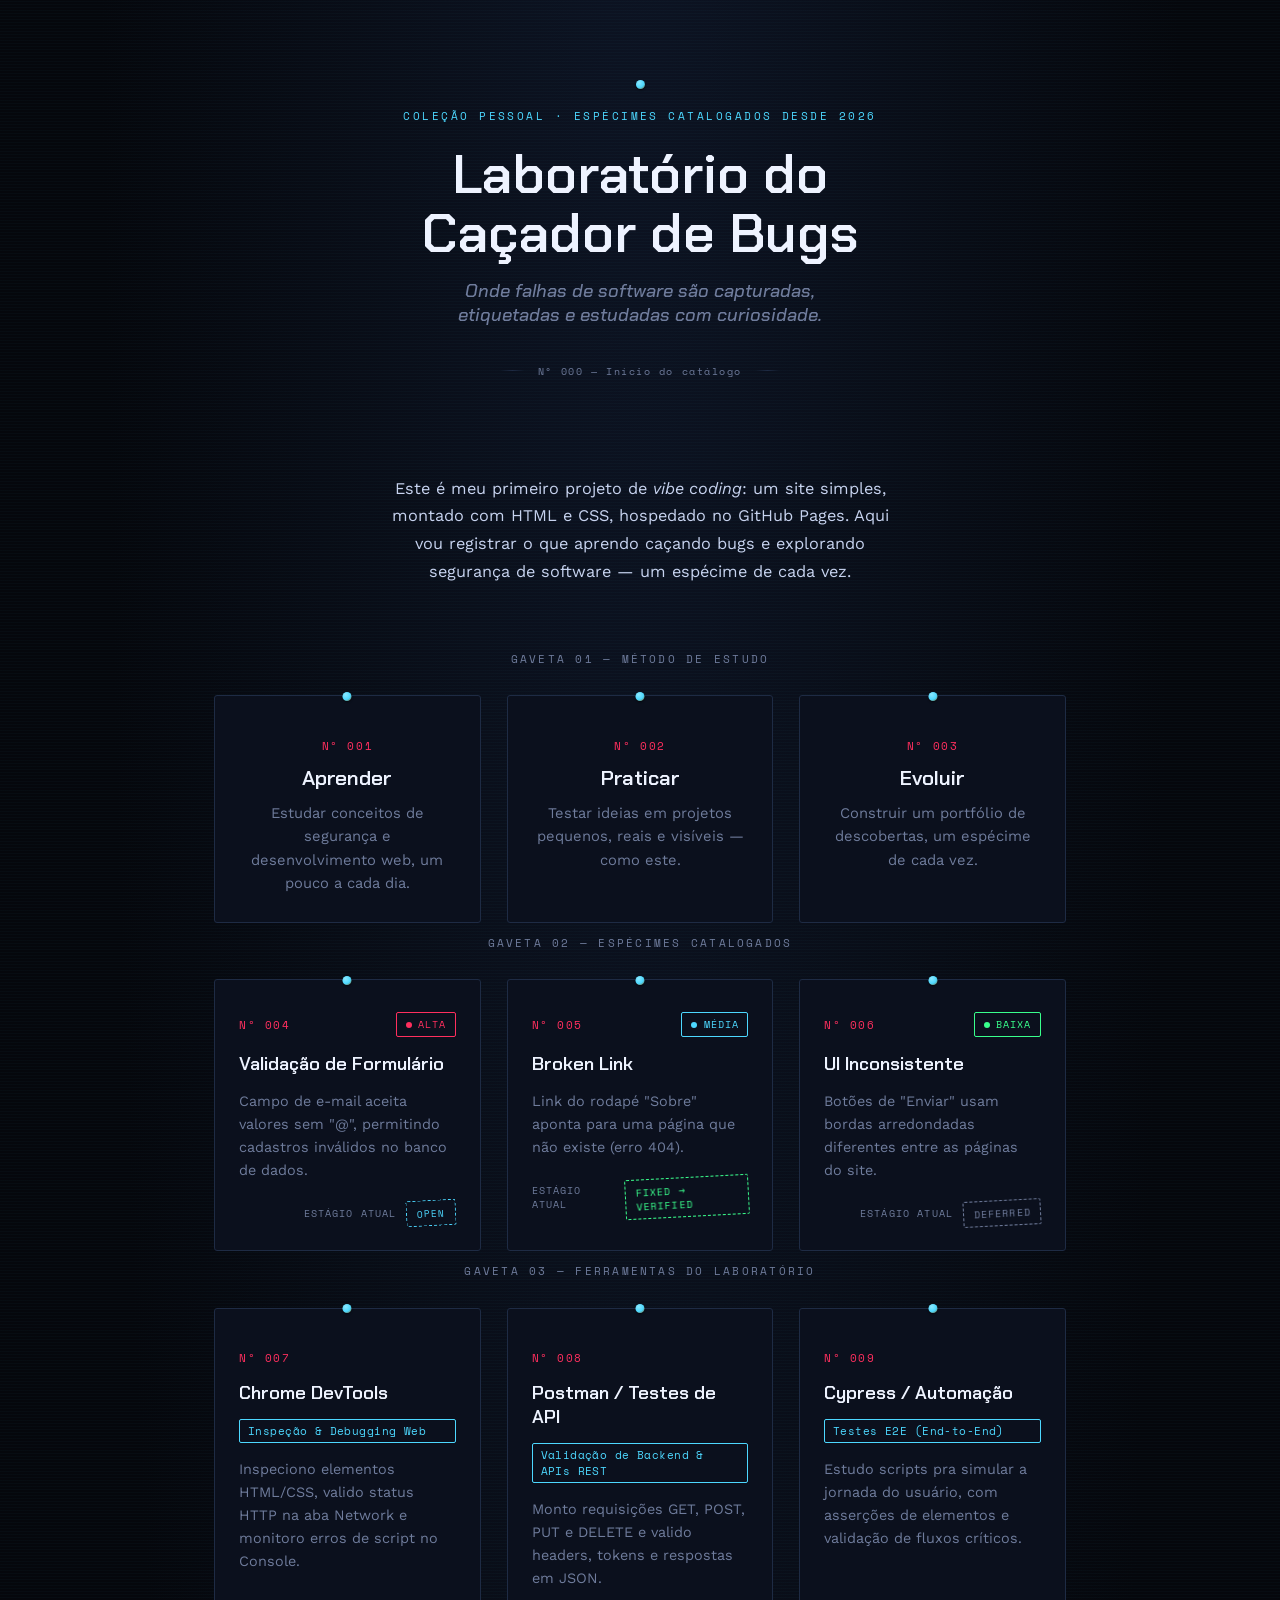
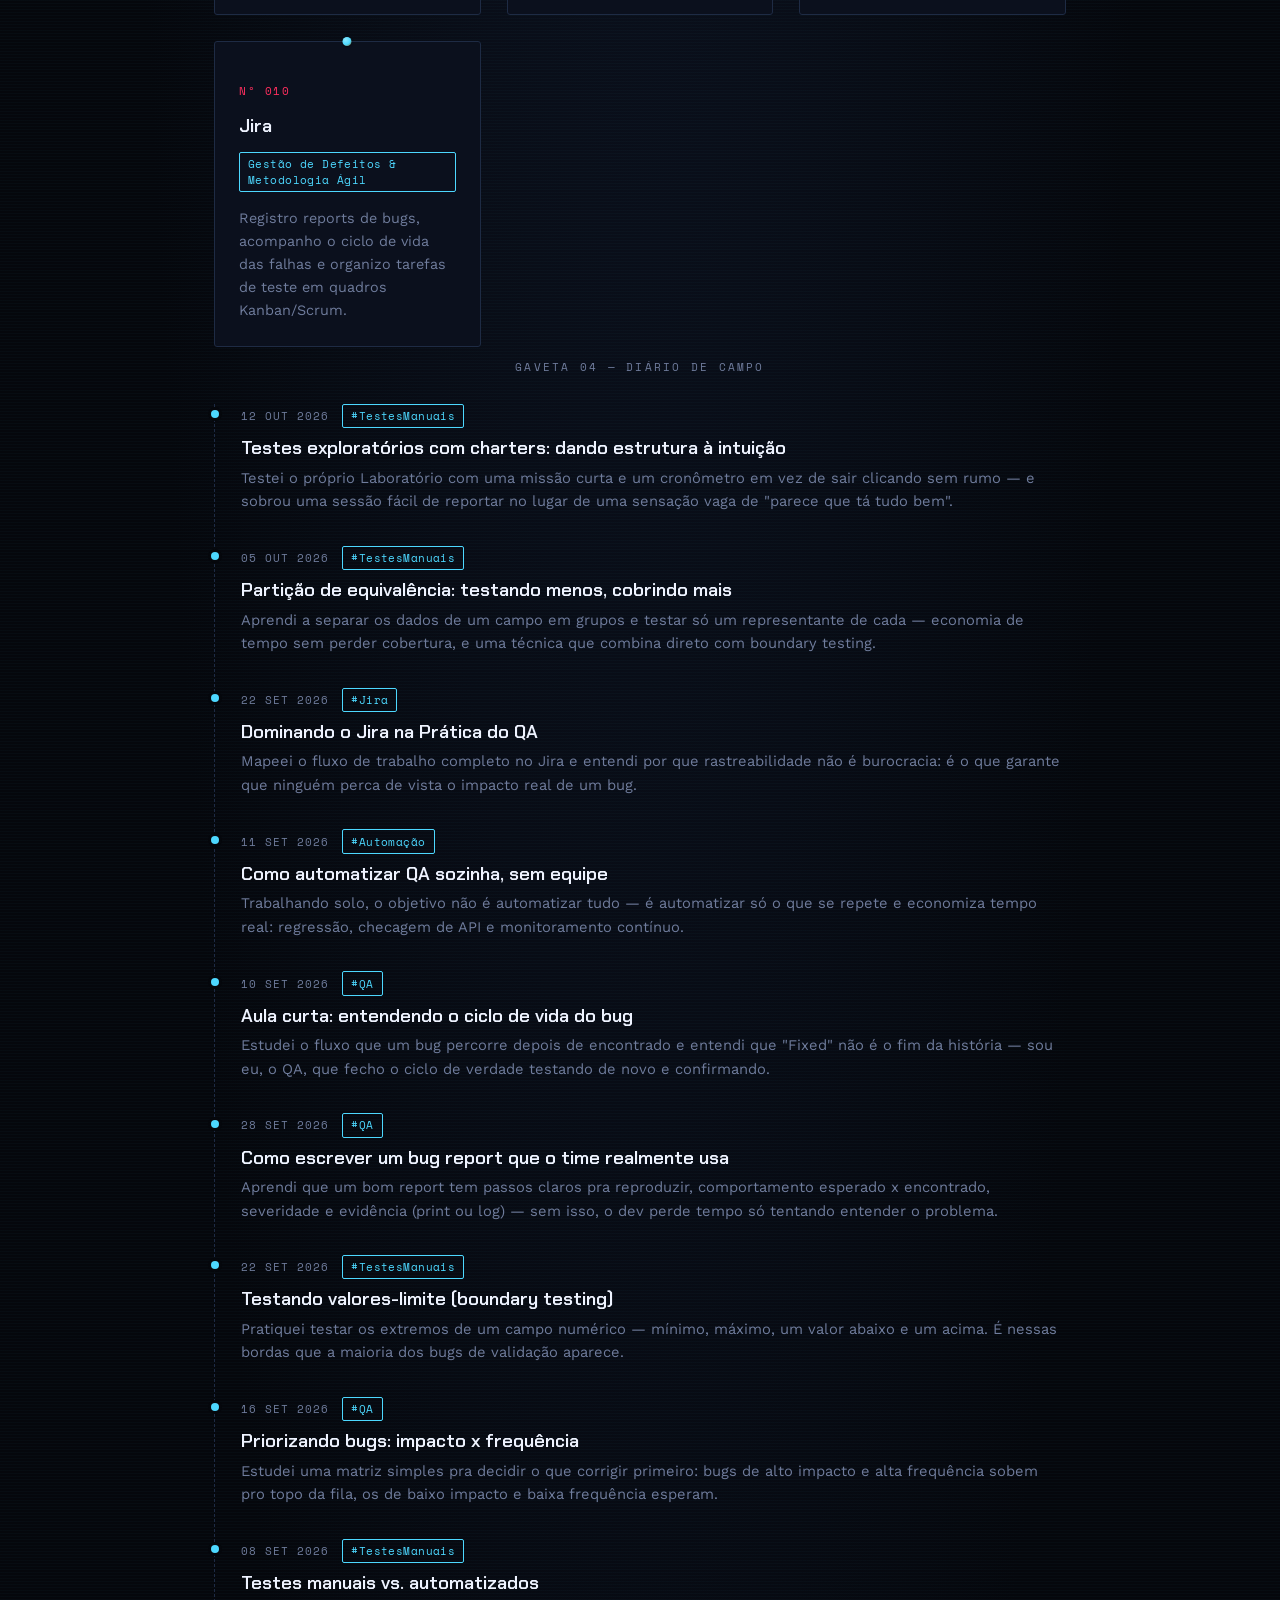
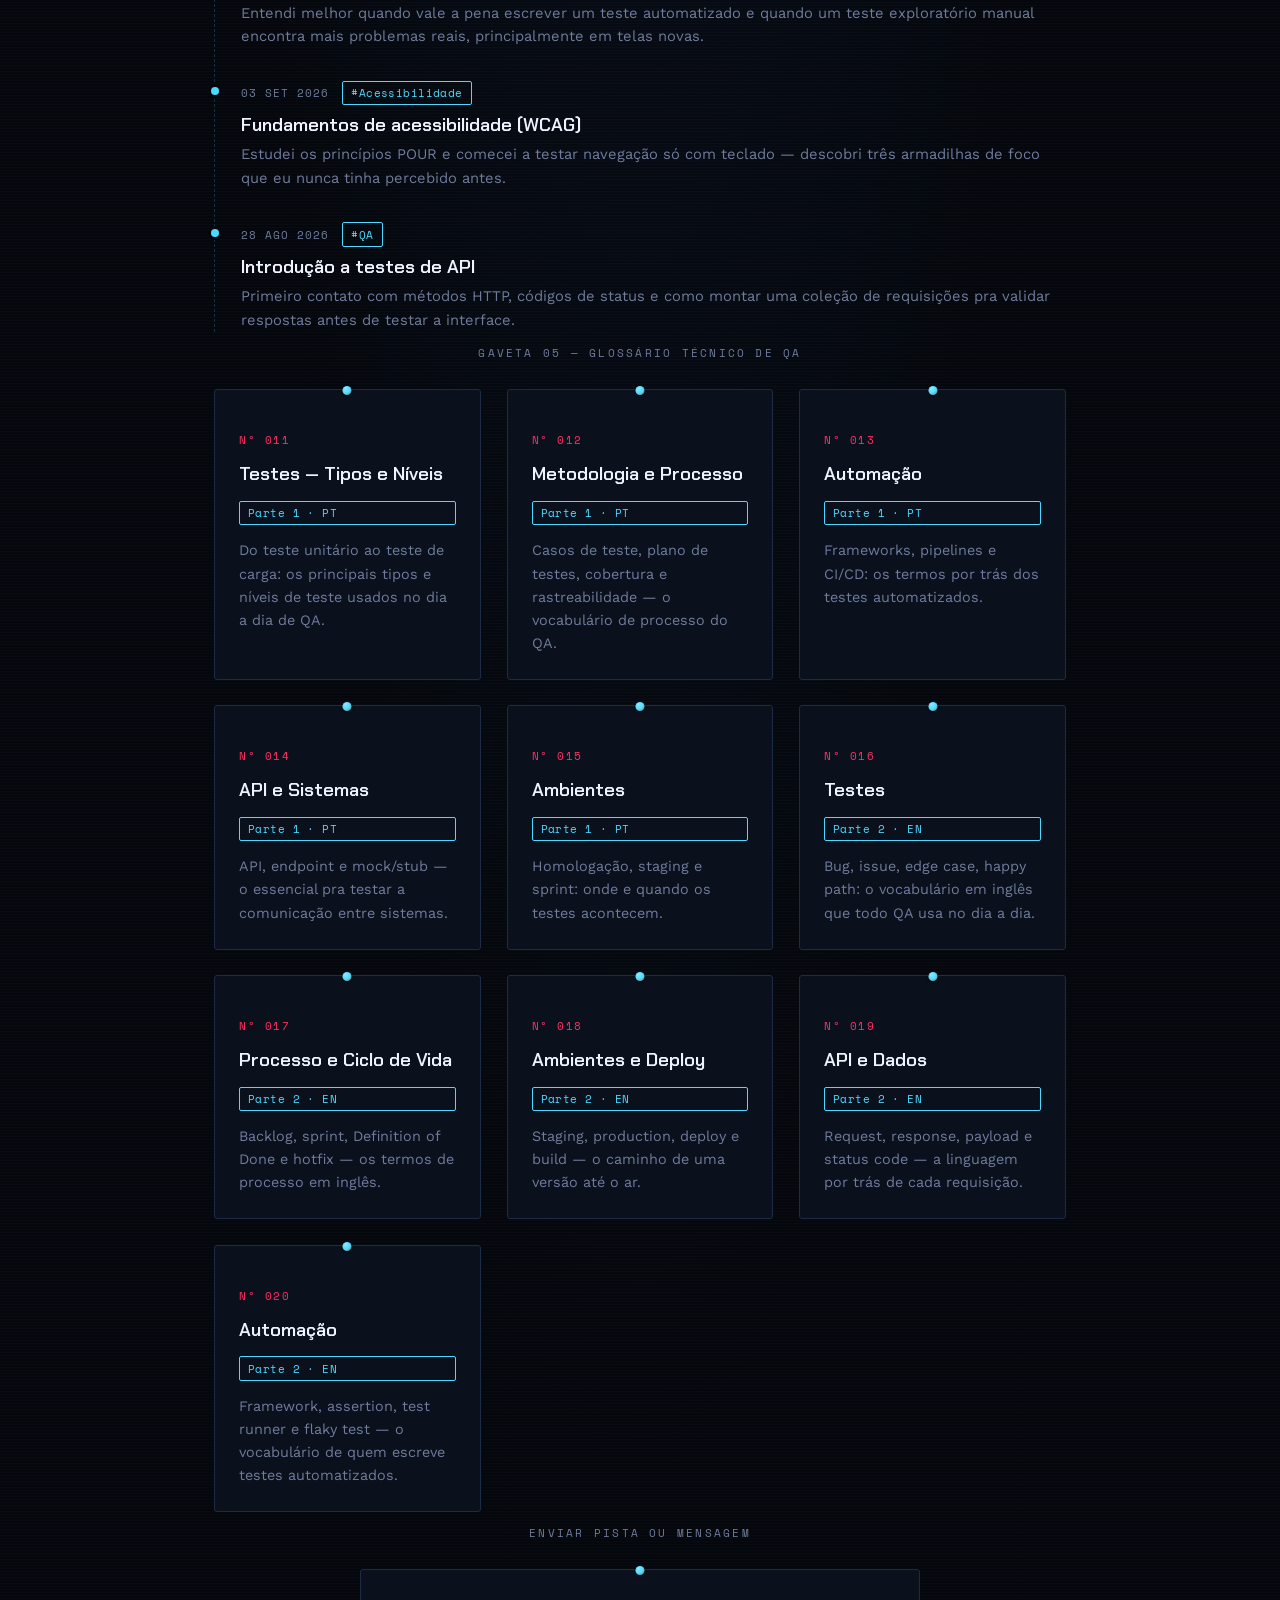
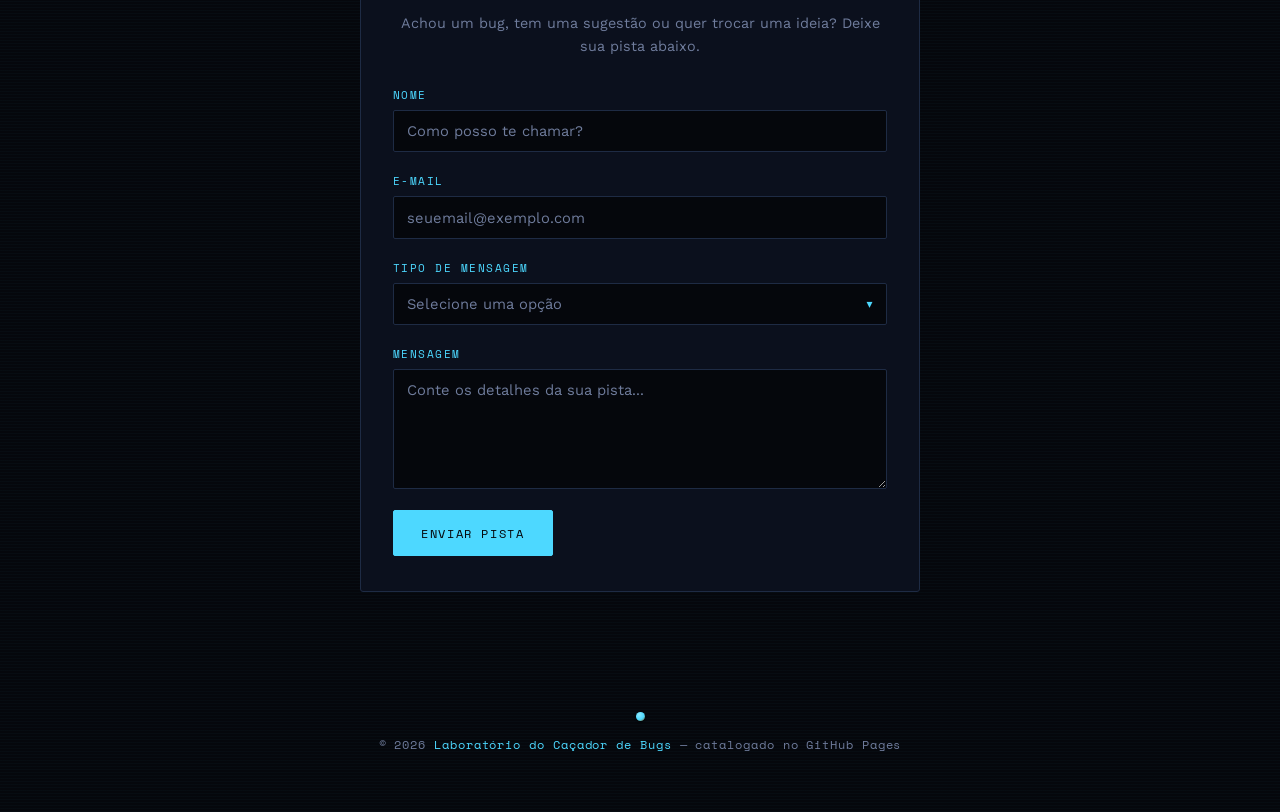
==== commit 59bac5da: "Add journal entry on session-based exploratory testing with charters Co-Authored-By: Claude Sonnet 5" ====
--- a/index.html
+++ b/index.html
@@ -791,7 +791,16 @@
 
   <p class="catalog-label rise" style="animation-delay:1.22s">Gaveta 04 — Diário de Campo</p>
   <div class="journal">
-    <article class="journal-entry rise" style="animation-delay:1.28s" data-modal="journalPartition" role="button" tabindex="0" aria-haspopup="dialog">
+    <article class="journal-entry rise" style="animation-delay:1.28s" data-modal="journalCharter" role="button" tabindex="0" aria-haspopup="dialog">
+      <div class="journal-entry__meta">
+        <time class="journal-date">12 out 2026</time>
+        <span class="tag">#TestesManuais</span>
+      </div>
+      <h3>Testes exploratórios com charters: dando estrutura à intuição</h3>
+      <p>Testei o próprio Laboratório com uma missão curta e um cronômetro em vez de sair clicando sem rumo — e sobrou uma sessão fácil de reportar no lugar de uma sensação vaga de "parece que tá tudo bem".</p>
+    </article>
+
+    <article class="journal-entry rise" style="animation-delay:1.34s" data-modal="journalPartition" role="button" tabindex="0" aria-haspopup="dialog">
       <div class="journal-entry__meta">
         <time class="journal-date">05 out 2026</time>
         <span class="tag">#TestesManuais</span>
@@ -800,7 +809,7 @@
       <p>Aprendi a separar os dados de um campo em grupos e testar só um representante de cada — economia de tempo sem perder cobertura, e uma técnica que combina direto com boundary testing.</p>
     </article>
 
-    <article class="journal-entry rise" style="animation-delay:1.34s" data-modal="journalJira" role="button" tabindex="0" aria-haspopup="dialog">
+    <article class="journal-entry rise" style="animation-delay:1.4s" data-modal="journalJira" role="button" tabindex="0" aria-haspopup="dialog">
       <div class="journal-entry__meta">
         <time class="journal-date">22 set 2026</time>
         <span class="tag">#Jira</span>
@@ -809,7 +818,7 @@
       <p>Mapeei o fluxo de trabalho completo no Jira e entendi por que rastreabilidade não é burocracia: é o que garante que ninguém perca de vista o impacto real de um bug.</p>
     </article>
 
-    <article class="journal-entry rise" style="animation-delay:1.4s" data-modal="journalSoloQA" role="button" tabindex="0" aria-haspopup="dialog">
+    <article class="journal-entry rise" style="animation-delay:1.46s" data-modal="journalSoloQA" role="button" tabindex="0" aria-haspopup="dialog">
       <div class="journal-entry__meta">
         <time class="journal-date">11 set 2026</time>
         <span class="tag">#Automação</span>
@@ -818,7 +827,7 @@
       <p>Trabalhando solo, o objetivo não é automatizar tudo — é automatizar só o que se repete e economiza tempo real: regressão, checagem de API e monitoramento contínuo.</p>
     </article>
 
-    <article class="journal-entry rise" style="animation-delay:1.46s" data-modal="journalBugLifecycle" role="button" tabindex="0" aria-haspopup="dialog">
+    <article class="journal-entry rise" style="animation-delay:1.52s" data-modal="journalBugLifecycle" role="button" tabindex="0" aria-haspopup="dialog">
       <div class="journal-entry__meta">
         <time class="journal-date">10 set 2026</time>
         <span class="tag">#QA</span>
@@ -827,7 +836,7 @@
       <p>Estudei o fluxo que um bug percorre depois de encontrado e entendi que "Fixed" não é o fim da história — sou eu, o QA, que fecho o ciclo de verdade testando de novo e confirmando.</p>
     </article>
 
-    <article class="journal-entry rise" style="animation-delay:1.52s" data-modal="journalBugReport" role="button" tabindex="0" aria-haspopup="dialog">
+    <article class="journal-entry rise" style="animation-delay:1.58s" data-modal="journalBugReport" role="button" tabindex="0" aria-haspopup="dialog">
       <div class="journal-entry__meta">
         <time class="journal-date">28 set 2026</time>
         <span class="tag">#QA</span>
@@ -836,7 +845,7 @@
       <p>Aprendi que um bom report tem passos claros pra reproduzir, comportamento esperado x encontrado, severidade e evidência (print ou log) — sem isso, o dev perde tempo só tentando entender o problema.</p>
     </article>
 
-    <article class="journal-entry rise" style="animation-delay:1.58s" data-modal="journalBoundary" role="button" tabindex="0" aria-haspopup="dialog">
+    <article class="journal-entry rise" style="animation-delay:1.64s" data-modal="journalBoundary" role="button" tabindex="0" aria-haspopup="dialog">
       <div class="journal-entry__meta">
         <time class="journal-date">22 set 2026</time>
         <span class="tag">#TestesManuais</span>
@@ -845,7 +854,7 @@
       <p>Pratiquei testar os extremos de um campo numérico — mínimo, máximo, um valor abaixo e um acima. É nessas bordas que a maioria dos bugs de validação aparece.</p>
     </article>
 
-    <article class="journal-entry rise" style="animation-delay:1.64s" data-modal="journalPriority" role="button" tabindex="0" aria-haspopup="dialog">
+    <article class="journal-entry rise" style="animation-delay:1.7s" data-modal="journalPriority" role="button" tabindex="0" aria-haspopup="dialog">
       <div class="journal-entry__meta">
         <time class="journal-date">16 set 2026</time>
         <span class="tag">#QA</span>
@@ -854,7 +863,7 @@
       <p>Estudei uma matriz simples pra decidir o que corrigir primeiro: bugs de alto impacto e alta frequência sobem pro topo da fila, os de baixo impacto e baixa frequência esperam.</p>
     </article>
 
-    <article class="journal-entry rise" style="animation-delay:1.7s">
+    <article class="journal-entry rise" style="animation-delay:1.76s">
       <div class="journal-entry__meta">
         <time class="journal-date">08 set 2026</time>
         <span class="tag">#TestesManuais</span>
@@ -863,7 +872,7 @@
       <p>Entendi melhor quando vale a pena escrever um teste automatizado e quando um teste exploratório manual encontra mais problemas reais, principalmente em telas novas.</p>
     </article>
 
-    <article class="journal-entry rise" style="animation-delay:1.76s">
+    <article class="journal-entry rise" style="animation-delay:1.82s">
       <div class="journal-entry__meta">
         <time class="journal-date">03 set 2026</time>
         <span class="tag">#Acessibilidade</span>
@@ -872,7 +881,7 @@
       <p>Estudei os princípios POUR e comecei a testar navegação só com teclado — descobri três armadilhas de foco que eu nunca tinha percebido antes.</p>
     </article>
 
-    <article class="journal-entry rise" style="animation-delay:1.82s">
+    <article class="journal-entry rise" style="animation-delay:1.88s">
       <div class="journal-entry__meta">
         <time class="journal-date">28 ago 2026</time>
         <span class="tag">#QA</span>
@@ -882,9 +891,9 @@
     </article>
   </div>
 
-  <p class="catalog-label rise" style="animation-delay:1.88s">Gaveta 05 — Glossário Técnico de QA</p>
+  <p class="catalog-label rise" style="animation-delay:1.94s">Gaveta 05 — Glossário Técnico de QA</p>
   <div class="cards">
-    <div class="specimen-card rise" style="animation-delay:1.94s" data-modal="glossary011" role="button" tabindex="0" aria-haspopup="dialog">
+    <div class="specimen-card rise" style="animation-delay:2s" data-modal="glossary011" role="button" tabindex="0" aria-haspopup="dialog">
       <span class="pin"></span>
       <div class="specimen-no">Nº 011</div>
       <h3>Testes — Tipos e Níveis</h3>
@@ -892,7 +901,7 @@
       <p class="specimen-desc">Do teste unitário ao teste de carga: os principais tipos e níveis de teste usados no dia a dia de QA.</p>
     </div>
 
-    <div class="specimen-card rise" style="animation-delay:2s" data-modal="glossary012" role="button" tabindex="0" aria-haspopup="dialog">
+    <div class="specimen-card rise" style="animation-delay:2.06s" data-modal="glossary012" role="button" tabindex="0" aria-haspopup="dialog">
       <span class="pin"></span>
       <div class="specimen-no">Nº 012</div>
       <h3>Metodologia e Processo</h3>
@@ -900,7 +909,7 @@
       <p class="specimen-desc">Casos de teste, plano de testes, cobertura e rastreabilidade — o vocabulário de processo do QA.</p>
     </div>
 
-    <div class="specimen-card rise" style="animation-delay:2.06s" data-modal="glossary013" role="button" tabindex="0" aria-haspopup="dialog">
+    <div class="specimen-card rise" style="animation-delay:2.12s" data-modal="glossary013" role="button" tabindex="0" aria-haspopup="dialog">
       <span class="pin"></span>
       <div class="specimen-no">Nº 013</div>
       <h3>Automação</h3>
@@ -908,7 +917,7 @@
       <p class="specimen-desc">Frameworks, pipelines e CI/CD: os termos por trás dos testes automatizados.</p>
     </div>
 
-    <div class="specimen-card rise" style="animation-delay:2.12s" data-modal="glossary014" role="button" tabindex="0" aria-haspopup="dialog">
+    <div class="specimen-card rise" style="animation-delay:2.18s" data-modal="glossary014" role="button" tabindex="0" aria-haspopup="dialog">
       <span class="pin"></span>
       <div class="specimen-no">Nº 014</div>
       <h3>API e Sistemas</h3>
@@ -916,7 +925,7 @@
       <p class="specimen-desc">API, endpoint e mock/stub — o essencial pra testar a comunicação entre sistemas.</p>
     </div>
 
-    <div class="specimen-card rise" style="animation-delay:2.18s" data-modal="glossary015" role="button" tabindex="0" aria-haspopup="dialog">
+    <div class="specimen-card rise" style="animation-delay:2.24s" data-modal="glossary015" role="button" tabindex="0" aria-haspopup="dialog">
       <span class="pin"></span>
       <div class="specimen-no">Nº 015</div>
       <h3>Ambientes</h3>
@@ -924,7 +933,7 @@
       <p class="specimen-desc">Homologação, staging e sprint: onde e quando os testes acontecem.</p>
     </div>
 
-    <div class="specimen-card rise" style="animation-delay:2.24s" data-modal="glossary016" role="button" tabindex="0" aria-haspopup="dialog">
+    <div class="specimen-card rise" style="animation-delay:2.3s" data-modal="glossary016" role="button" tabindex="0" aria-haspopup="dialog">
       <span class="pin"></span>
       <div class="specimen-no">Nº 016</div>
       <h3>Testes</h3>
@@ -932,7 +941,7 @@
       <p class="specimen-desc">Bug, issue, edge case, happy path: o vocabulário em inglês que todo QA usa no dia a dia.</p>
     </div>
 
-    <div class="specimen-card rise" style="animation-delay:2.3s" data-modal="glossary017" role="button" tabindex="0" aria-haspopup="dialog">
+    <div class="specimen-card rise" style="animation-delay:2.36s" data-modal="glossary017" role="button" tabindex="0" aria-haspopup="dialog">
       <span class="pin"></span>
       <div class="specimen-no">Nº 017</div>
       <h3>Processo e Ciclo de Vida</h3>
@@ -940,7 +949,7 @@
       <p class="specimen-desc">Backlog, sprint, Definition of Done e hotfix — os termos de processo em inglês.</p>
     </div>
 
-    <div class="specimen-card rise" style="animation-delay:2.36s" data-modal="glossary018" role="button" tabindex="0" aria-haspopup="dialog">
+    <div class="specimen-card rise" style="animation-delay:2.42s" data-modal="glossary018" role="button" tabindex="0" aria-haspopup="dialog">
       <span class="pin"></span>
       <div class="specimen-no">Nº 018</div>
       <h3>Ambientes e Deploy</h3>
@@ -948,7 +957,7 @@
       <p class="specimen-desc">Staging, production, deploy e build — o caminho de uma versão até o ar.</p>
     </div>
 
-    <div class="specimen-card rise" style="animation-delay:2.42s" data-modal="glossary019" role="button" tabindex="0" aria-haspopup="dialog">
+    <div class="specimen-card rise" style="animation-delay:2.48s" data-modal="glossary019" role="button" tabindex="0" aria-haspopup="dialog">
       <span class="pin"></span>
       <div class="specimen-no">Nº 019</div>
       <h3>API e Dados</h3>
@@ -956,7 +965,7 @@
       <p class="specimen-desc">Request, response, payload e status code — a linguagem por trás de cada requisição.</p>
     </div>
 
-    <div class="specimen-card rise" style="animation-delay:2.48s" data-modal="glossary020" role="button" tabindex="0" aria-haspopup="dialog">
+    <div class="specimen-card rise" style="animation-delay:2.54s" data-modal="glossary020" role="button" tabindex="0" aria-haspopup="dialog">
       <span class="pin"></span>
       <div class="specimen-no">Nº 020</div>
       <h3>Automação</h3>
@@ -965,8 +974,8 @@
     </div>
   </div>
 
-  <p class="catalog-label rise" style="animation-delay:2.54s">Enviar Pista ou Mensagem</p>
-  <div class="contact-card rise" style="animation-delay:2.6s">
+  <p class="catalog-label rise" style="animation-delay:2.6s">Enviar Pista ou Mensagem</p>
+  <div class="contact-card rise" style="animation-delay:2.66s">
     <span class="pin"></span>
     <p class="contact-note">Achou um bug, tem uma sugestão ou quer trocar uma ideia? Deixe sua pista abaixo.</p>
     <form class="contact-form" id="contact-form" action="https://formspree.io/f/xkjnplwg" method="POST">
@@ -1296,6 +1305,28 @@
             <dt>Linked Issues</dt>
             <dd>Vincula o bug à Story de origem, garantindo rastreabilidade.</dd>
           </dl>
+        </div>
+      `
+    },
+    journalCharter: {
+      no: '12 out 2026',
+      title: 'Testes exploratórios com charters: dando estrutura à intuição',
+      html: `
+        <div class="modal-section">
+          <h4>O problema que resolvi</h4>
+          <p>Teste exploratório sem estrutura vira "clicar em tudo e ver no que dá" — divertido, mas difícil de reportar depois. Fui atrás de uma forma de manter a liberdade da exploração sem perder o rastro do que já testei.</p>
+        </div>
+        <div class="modal-section">
+          <h4>O que é um charter</h4>
+          <p>Um <strong>charter</strong> é uma missão curta que guia uma sessão de teste: "Explorar [área] usando [recurso/técnica] para descobrir [tipo de problema]". Ele dá um foco de 30 a 60 minutos sem virar um roteiro fixo passo a passo.</p>
+        </div>
+        <div class="modal-section">
+          <h4>Como estruturei minha sessão</h4>
+          <p>Escrevi um charter pra testar o próprio Laboratório: "Explorar os modais do site usando teclado e leitor de tela para descobrir problemas de foco e navegação". Rodei a sessão, anotei tudo — inclusive o que <em>não</em> encontrei — e fechei com uma nota de sessão em vez de um relatório solto.</p>
+        </div>
+        <div class="modal-section">
+          <h4>Por que funciona</h4>
+          <p>O charter me dá liberdade pra seguir pistas inesperadas, mas o timebox e a missão escrita garantem que a sessão termine com algo reportável — não só uma sensação vaga de que "parece que tá tudo bem".</p>
         </div>
       `
     },
